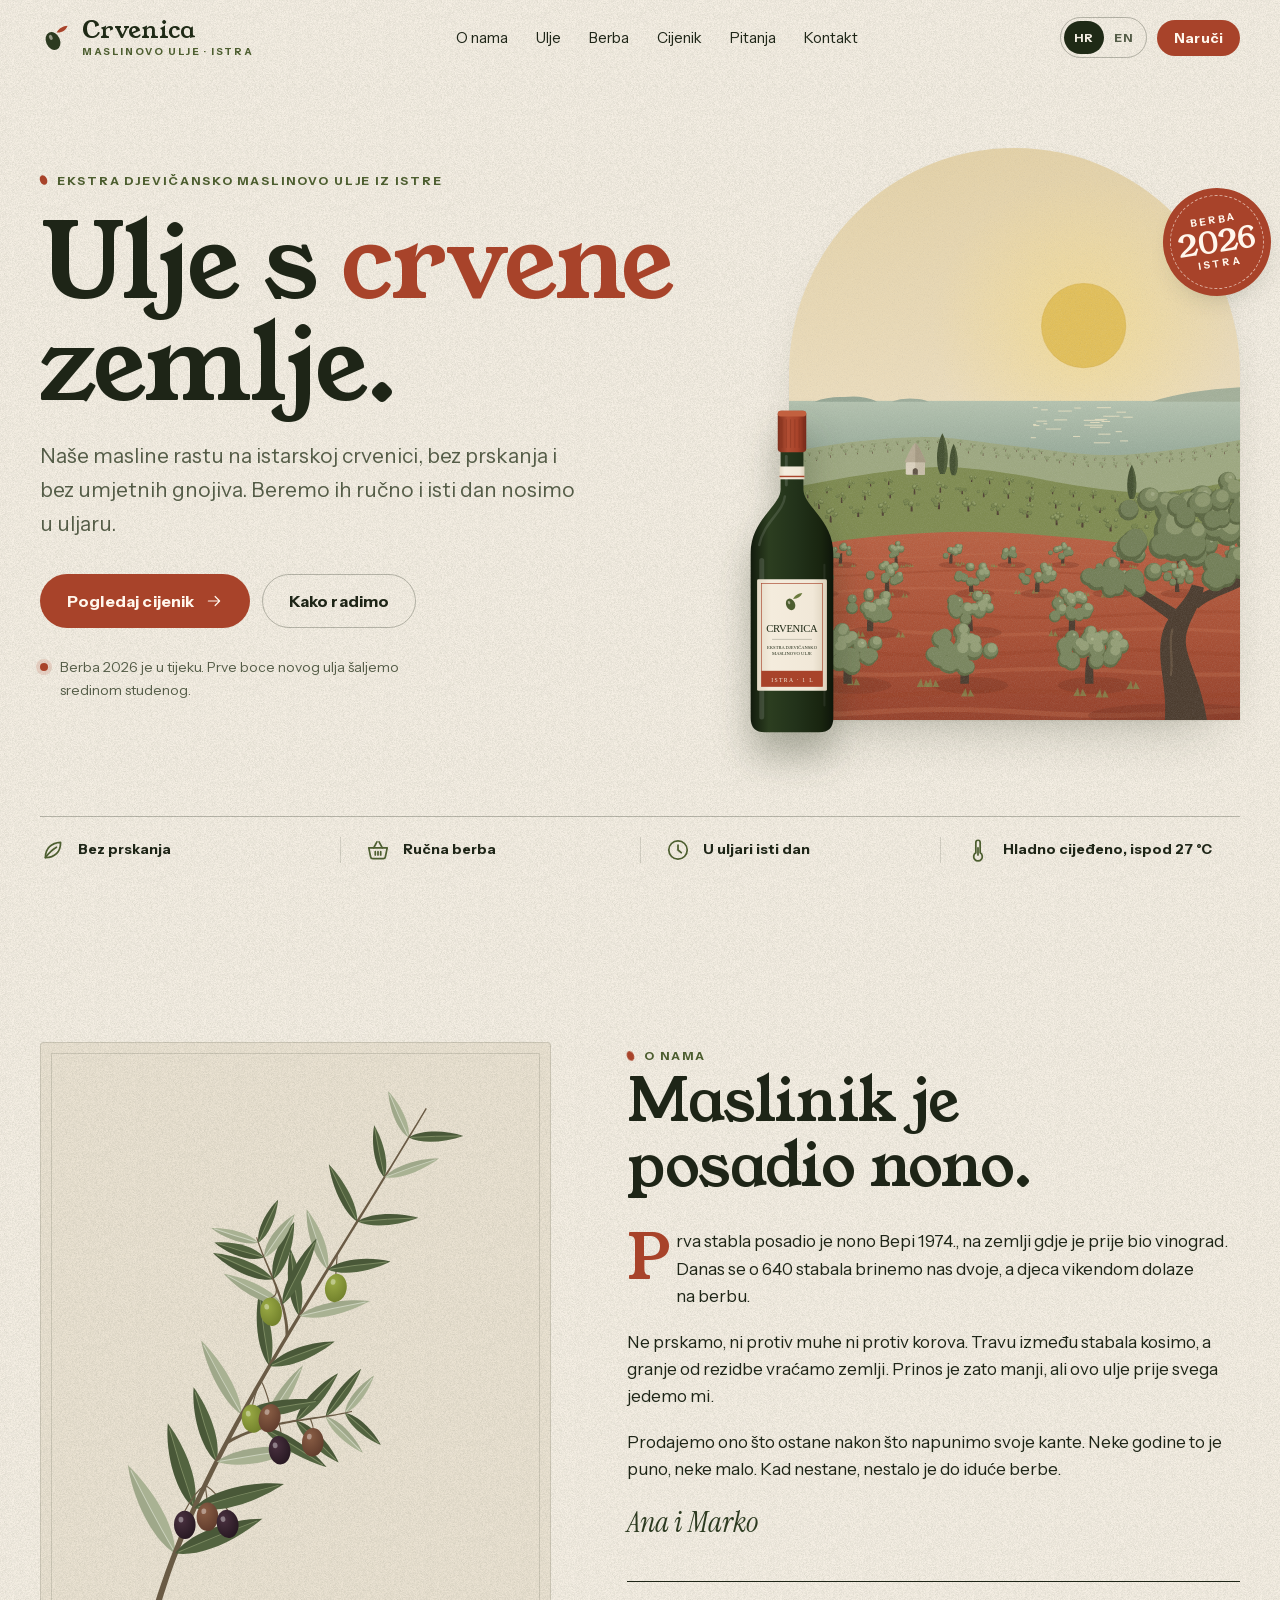
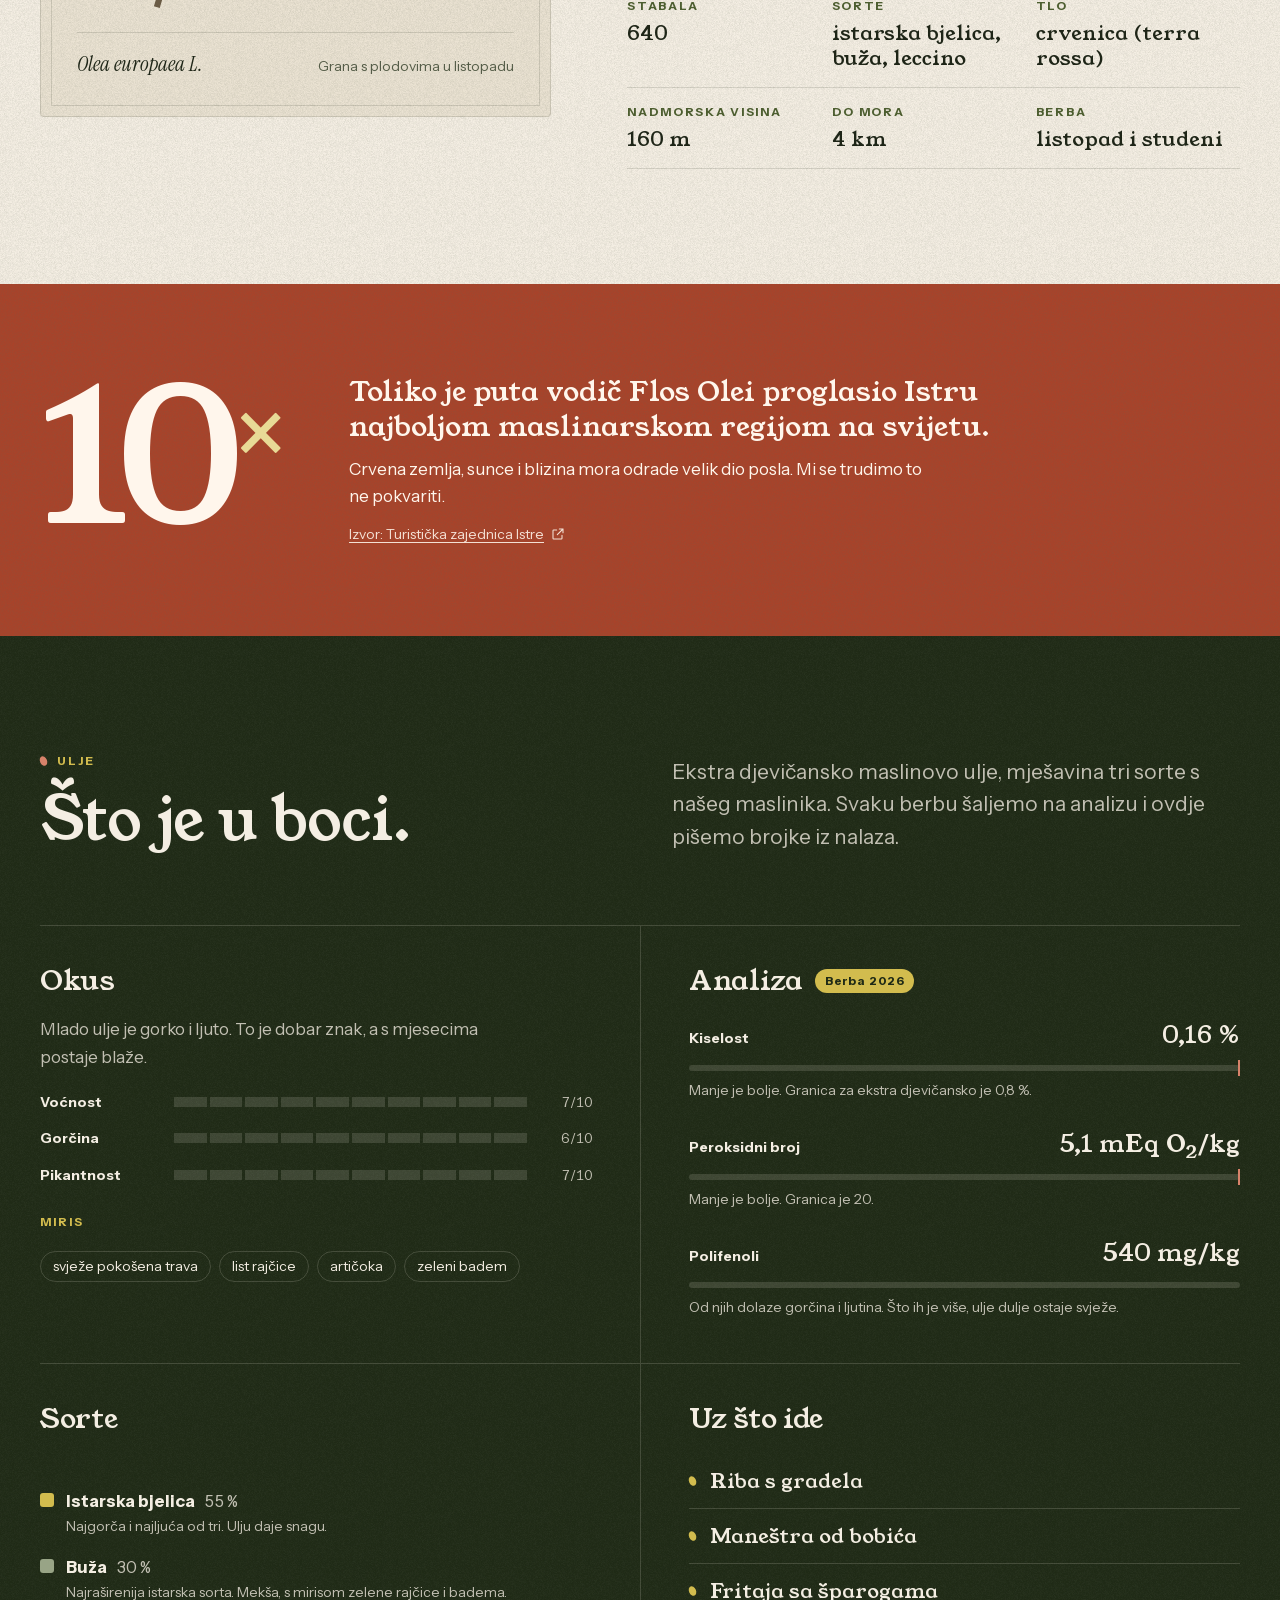
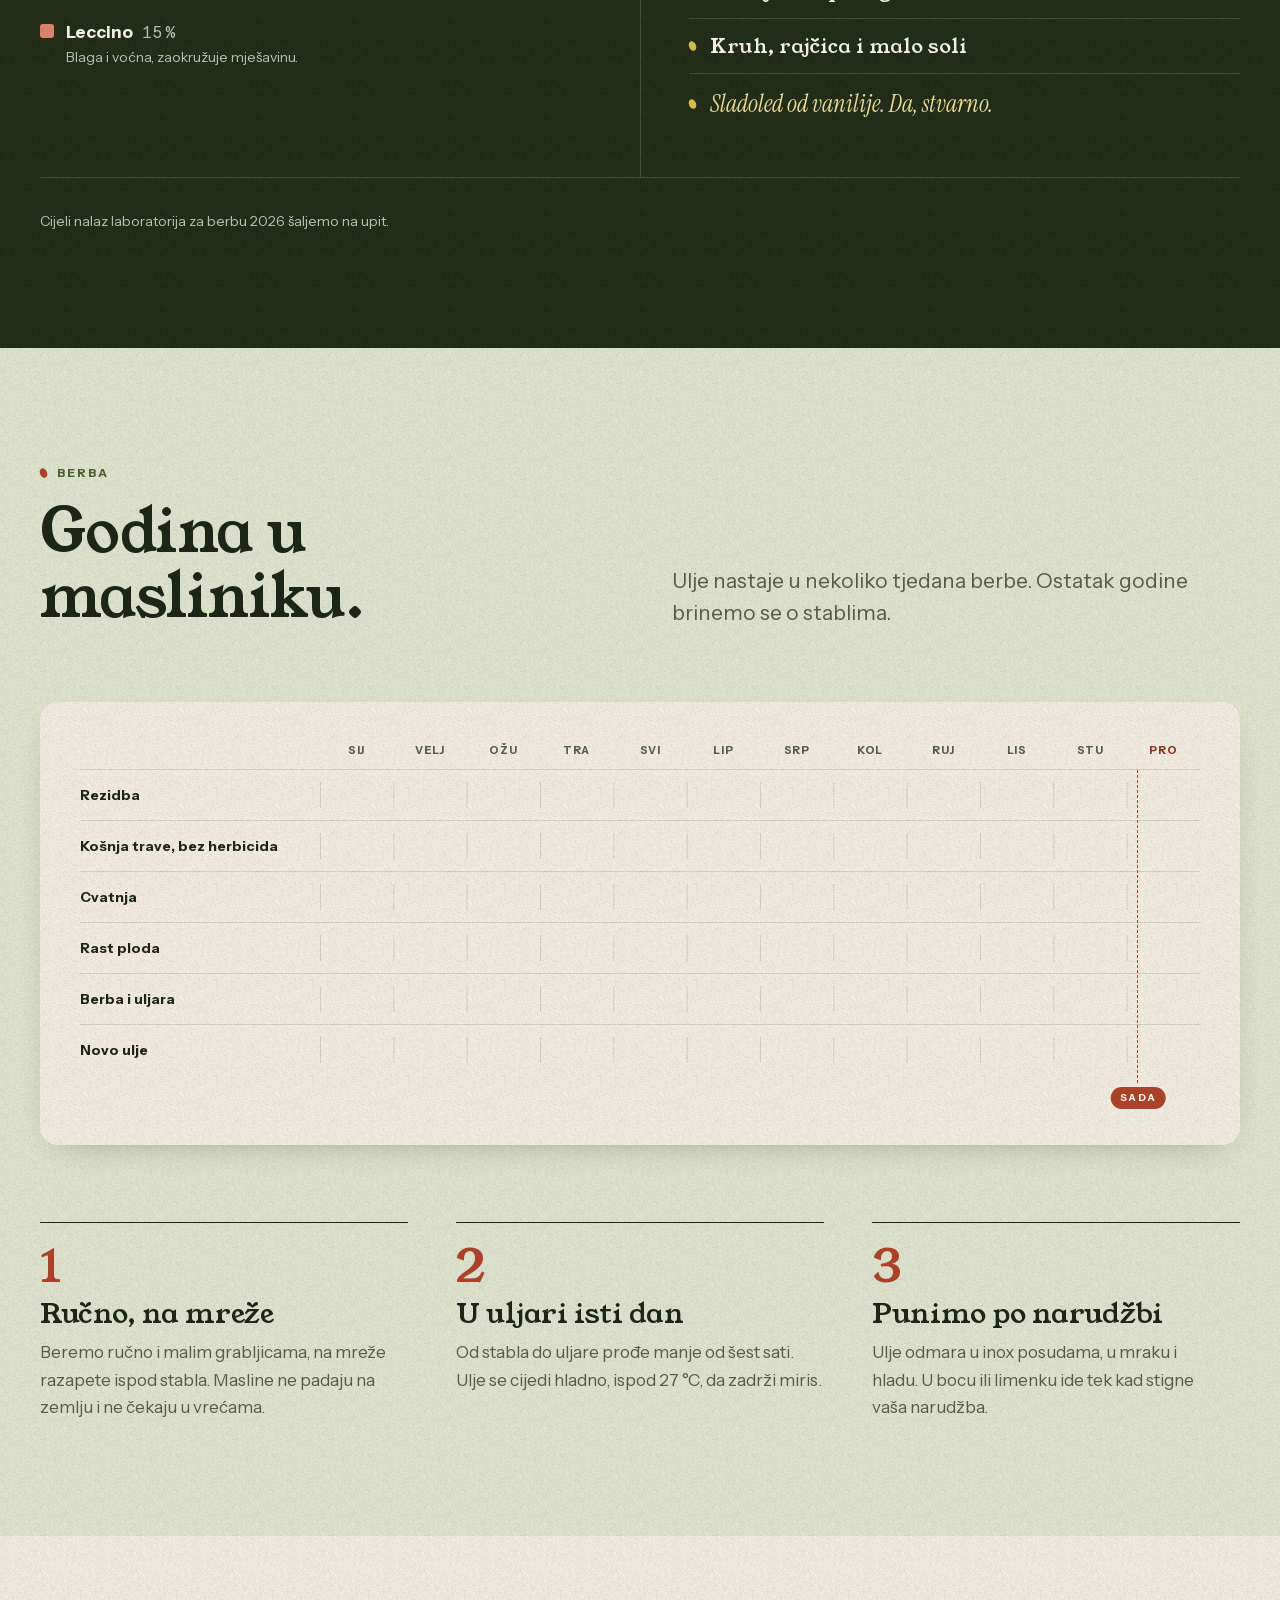
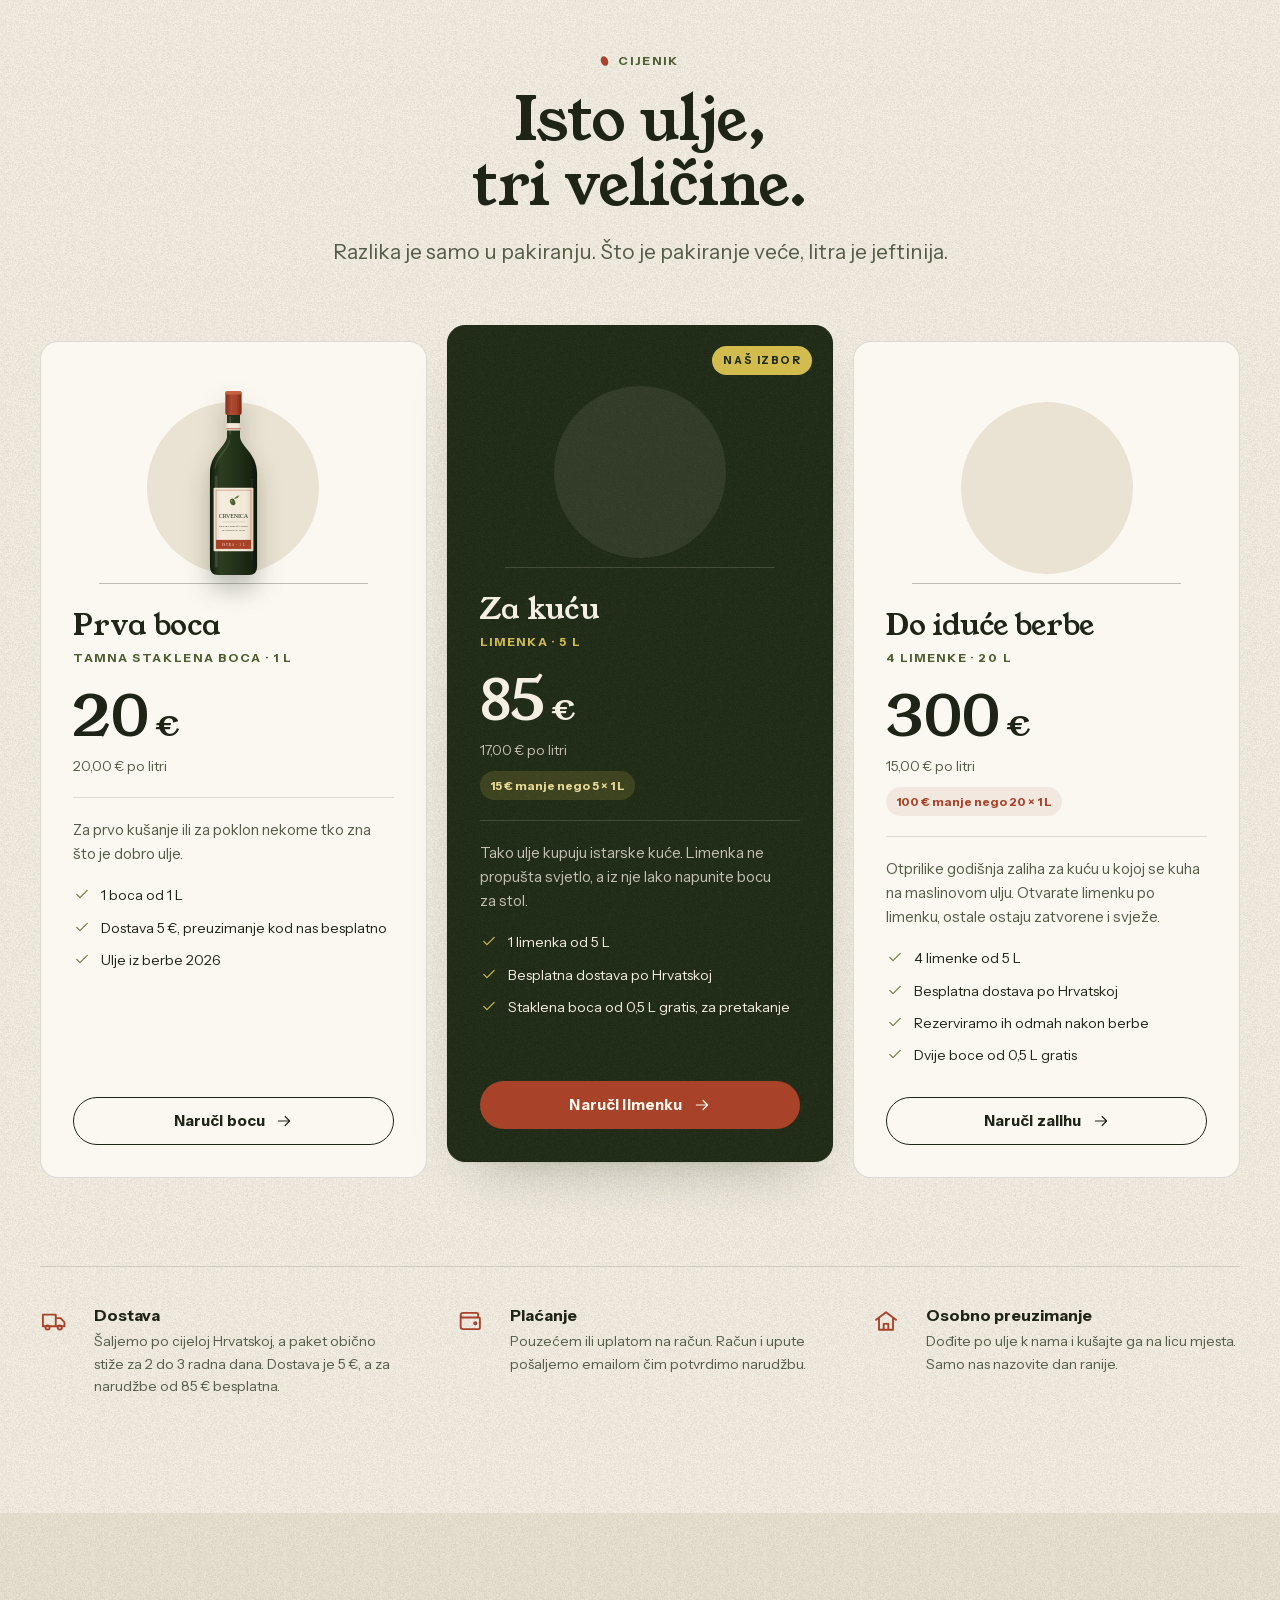
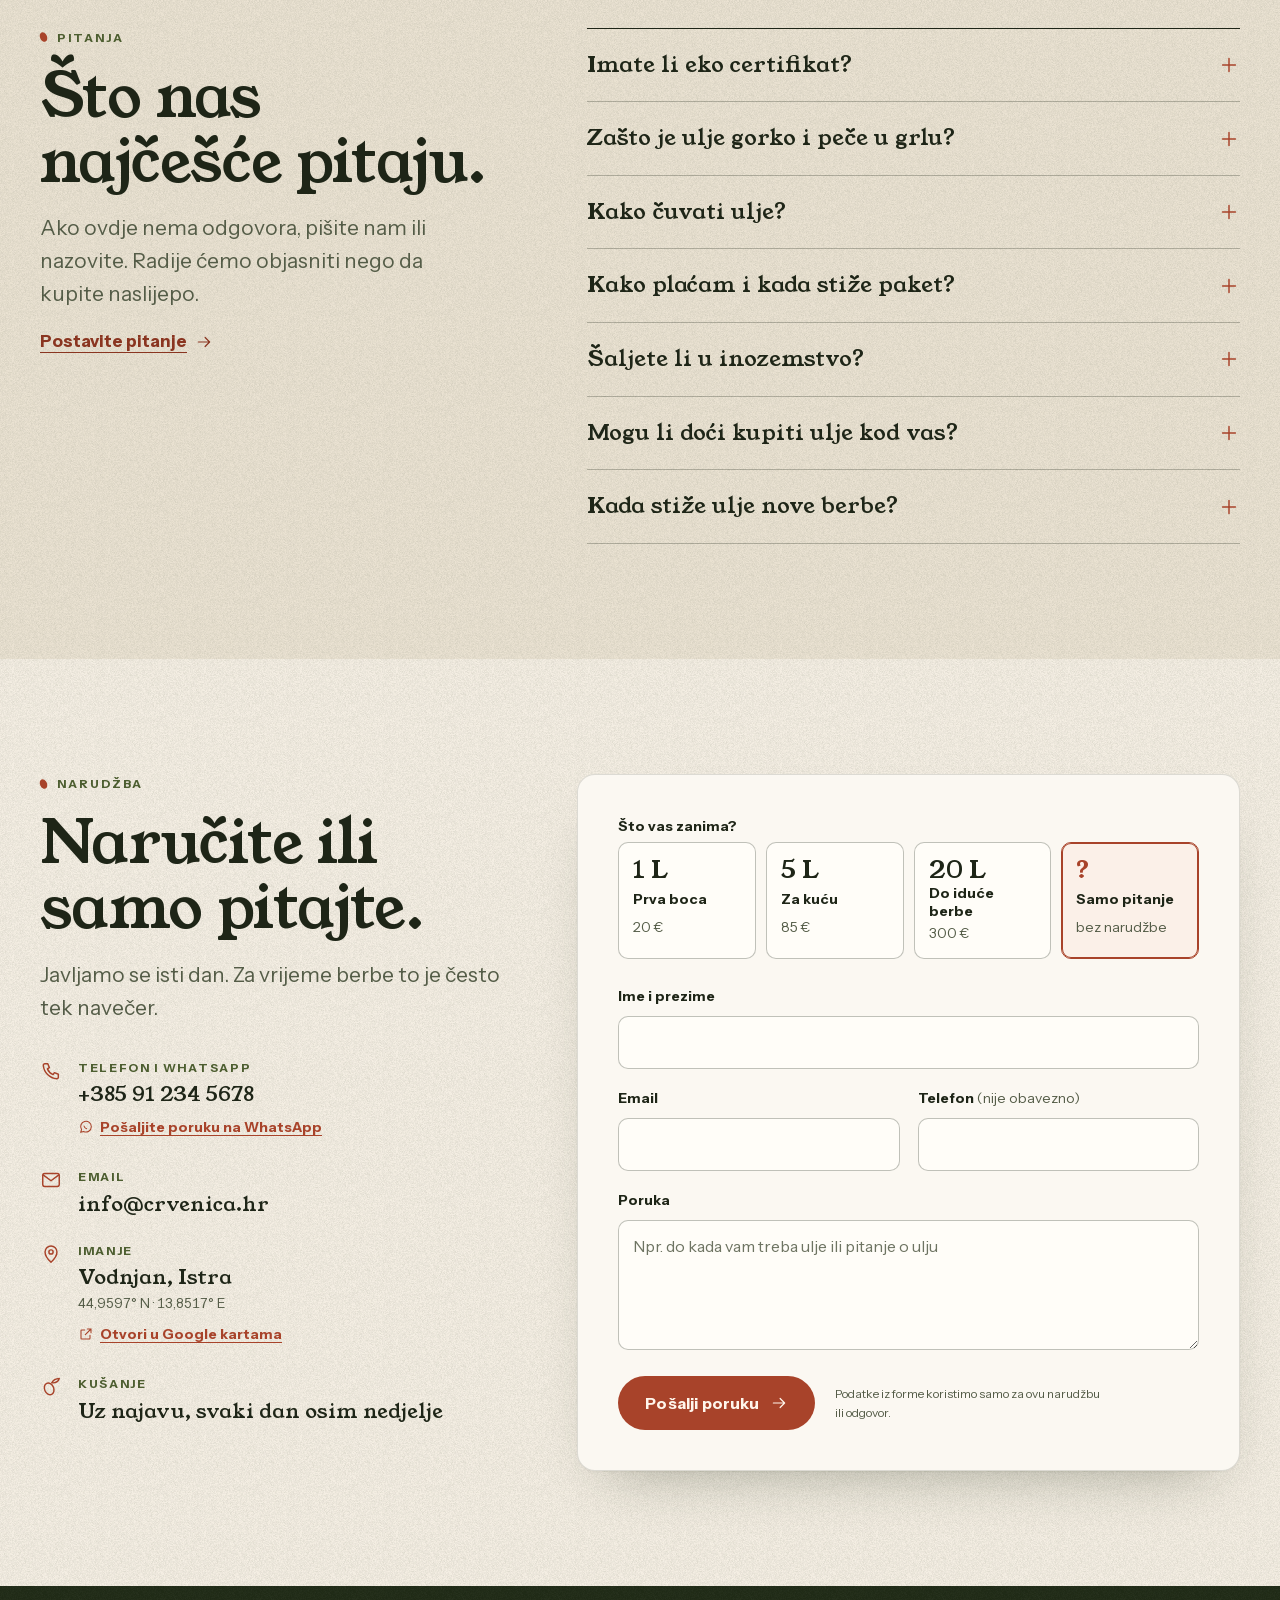
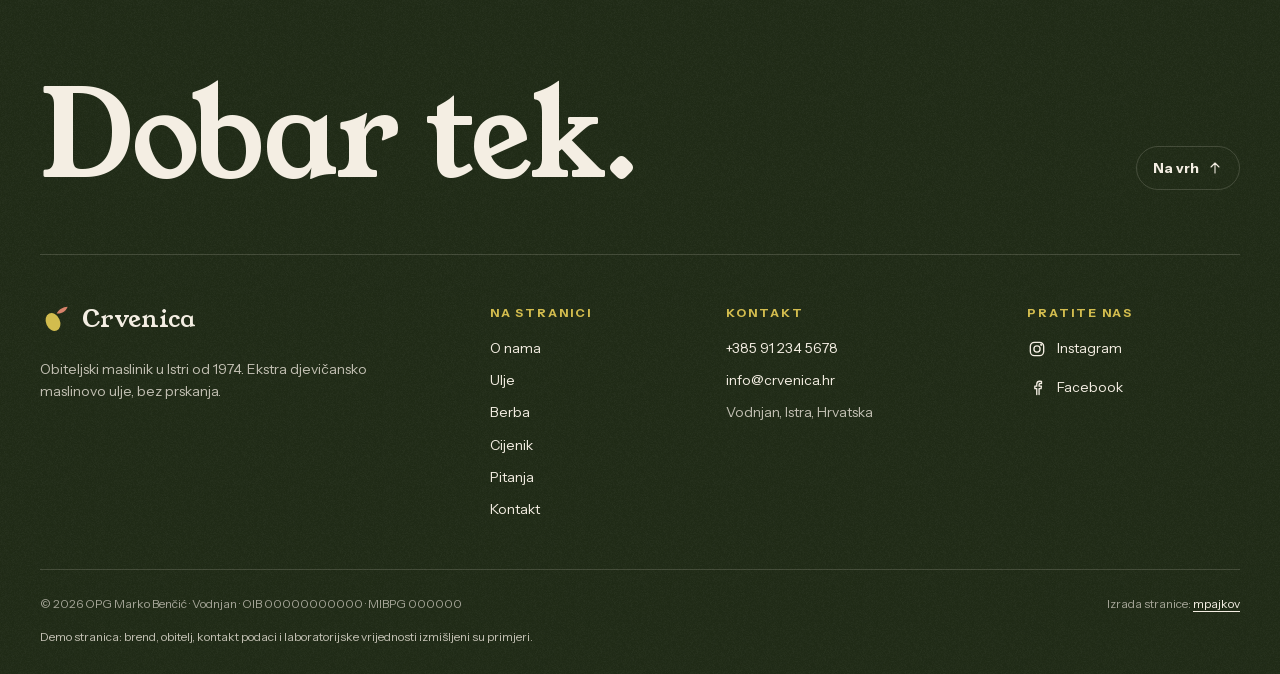
==== index.html @ 31c1969b "Add Crvenica olive oil one-pager (HR/EN) Single-page concept site for an Istrian olive oil farm: pri" ====
<!DOCTYPE html>
<!--
  ==========================================================================
  CRVENICA · stranica za prodaju maslinovog ulja (jedna stranica, HR + EN)
  ==========================================================================

  OVA DATOTEKA (index.html) = SAV SADRŽAJ STRANICE.
  Izgled je u style.css, a ponašanje (jezik, izbornik, cijene, forma) u script.js.

  KAKO RADI PRIJEVOD NA ENGLESKI
  - Hrvatski tekst pišeš normalno između tagova.
  - Engleski prijevod istog teksta ide u atribut data-en="..." na ISTOM elementu.
      <p data-en="Hello">Bok</p>
  - Ako element unutra ima druge tagove (<em>, <strong>, <sub>, <br>), koristi data-en-html.
      <h2 data-en-html="Oil from the <em>red</em> earth.">Ulje s <em>crvene</em> zemlje.</h2>
  - Za atribute: data-en-alt (opis slike), data-en-placeholder, data-en-aria-label,
    data-en-content (meta opis), data-en-title.
  - Ako zaboraviš data-en, tekst na engleskoj verziji ostane na hrvatskom. Ništa se ne ruši.

  PODACI KOJI SE PONAVLJAJU (email, telefon, godina berbe, cijena dostave)
  - Ne mijenjaj ih ovdje. Mijenjaju se na JEDNOM mjestu: script.js, PART 1 SETTINGS.
  - Elementi s data-fill="..." i data-href="..." dobivaju vrijednost iz SETTINGS.

  CIJENE PAKETA
  - Mijenjaju se SAMO u data-price i data-liters na kartici paketa (sekcija #pricing).
    Cijena po litri, ušteda, izbor u formi i ukupni iznos izračunaju se sami.

  KAKO DODATI NOVU SEKCIJU
  1. Kopiraj predložak s dna <main> (traži "PREDLOŽAK ZA NOVU SEKCIJU") i makni komentar.
  2. Promijeni id (npr. id="galerija") i tekstove.
  3. U izbornik (.site-nav__list) i u podnožje (.footer-nav) dodaj link: <a href="#galerija">.
  4. Stil dodaj u style.css kao novi PART prije "PART 16".
  5. Ako sekcija treba JavaScript, dodaj funkciju u script.js i upiši je u listu u PART 13.

  Oznaka PROMIJENI: u komentarima znači da je tekst primjer koji trebaš zamijeniti pravim podacima.
-->
<html lang="hr" class="no-js">
<head>
  <!-- Kodna stranica: omogućuje č, ć, đ, š, ž i € -->
  <meta charset="utf-8">
  <!-- SIGURNOST (Content-Security-Policy): preglednik smije učitati skripte, stilove, fontove i slike samo s ove stranice,
       a podatke iz forme smije poslati samo na Web3Forms. Ne briši. Ako jednog dana dodaš vanjski servis
       (analitiku, video...), njegovu adresu treba dopisati ovdje.
       "style-src-attr 'unsafe-inline'" dopušta samo male vrijednosti u HTML-u kao style="--value: 7" (trake u grafovima),
       ne i vanjske stilove. Slike (i tekstura papira) smiju doći samo s ove stranice. -->
  <meta http-equiv="Content-Security-Policy" content="default-src 'self'; script-src 'self'; style-src 'self'; style-src-attr 'unsafe-inline'; font-src 'self'; img-src 'self'; connect-src 'self' https://api.web3forms.com; object-src 'none'; base-uri 'self'; form-action 'self'; manifest-src 'self'">
  <meta name="referrer" content="strict-origin-when-cross-origin">
  <!-- DEMO: tražilice ne smiju pokazivati ovu primjernu stranicu kao pravu trgovinu. OBRIŠI ovu liniju kad stranicu pokreneš za pravi OPG. -->
  <meta name="robots" content="noindex">
  <!-- Prilagodba širini mobitela (bez ovoga stranica na mobitelu izgleda sitno) -->
  <meta name="viewport" content="width=device-width, initial-scale=1">

  <!-- Naslov u kartici preglednika i na Googleu. PROMIJENI: ime brenda -->
  <title data-en="Crvenica · Extra virgin olive oil from Istria">Crvenica · Ekstra djevičansko maslinovo ulje iz Istre</title>
  <!-- Opis koji Google prikazuje ispod naslova (do ~155 znakova) -->
  <meta name="description" content="Maslinovo ulje s obiteljskog maslinika u Istri. Bez prskanja, ručno brano, u uljari isti dan. Boca od 1 L, limenka od 5 L i zaliha od 20 L s dostavom po Hrvatskoj." data-en-content="Olive oil from a family grove in Istria. No spraying, picked by hand, milled the same day. A 1 L bottle, a 5 L tin or 20 L for the year, delivered across Croatia.">
  <!-- Boja trake preglednika na mobitelu -->
  <meta name="theme-color" content="#1F2A16">
  <!-- PROMIJENI: prava adresa stranice kad dobije vlastitu domenu (ista adresa i u og:url, og:image, sitemap.xml, robots.txt i 404.html) -->
  <link rel="canonical" href="https://mpajkov.github.io/crvenica-maslinovo-ulje/">

  <!-- Izgled linka kad ga netko podijeli na Facebooku, WhatsAppu i slično -->
  <meta property="og:type" content="website">
  <meta property="og:site_name" content="Crvenica">
  <meta property="og:url" content="https://mpajkov.github.io/crvenica-maslinovo-ulje/">
  <meta property="og:locale" content="hr_HR">
  <meta property="og:locale:alternate" content="en_GB">
  <meta property="og:title" content="Crvenica · Ulje s crvene zemlje" data-en-content="Crvenica · Oil from the red earth">
  <meta property="og:description" content="Ekstra djevičansko maslinovo ulje iz Istre. Bez prskanja, ručno brano, u uljari isti dan." data-en-content="Extra virgin olive oil from Istria. No spraying, picked by hand, milled the same day.">
  <!-- Slika za dijeljenje mora imati PUNU adresu (Facebook i WhatsApp ne razumiju kratke putanje). Veličina 1200 x 630. -->
  <meta property="og:image" content="https://mpajkov.github.io/crvenica-maslinovo-ulje/assets/og-image.jpg">
  <meta property="og:image:width" content="1200">
  <meta property="og:image:height" content="630">
  <meta property="og:image:alt" content="Crvenica: boca maslinovog ulja ispred ilustracije maslinika na crvenoj zemlji, uz naslov „Ulje s crvene zemlje.“" data-en-content="Crvenica: a bottle of olive oil in front of an illustration of an olive grove on red soil, with the headline “Oil from the red earth.”">
  <meta name="twitter:card" content="summary_large_image">

  <!-- Ikone u kartici preglednika i na iPhoneu -->
  <link rel="icon" href="assets/favicon.svg" type="image/svg+xml">
  <link rel="apple-touch-icon" href="assets/apple-touch-icon.png">

  <!-- Fontovi se namjerno NE učitavaju unaprijed (preload). Mjerenje na simuliranom sporom mobitelu pokazalo je da to
       odgodi prvi prikaz teksta za oko 350 ms, jer fontovi dijele istu sporu vezu sa stilovima i naslovnom slikom.
       Tekst se odmah prikaže zamjenskim fontom (font-display: swap) i zamijeni se čim pravi font stigne. -->

  <!-- Sav izgled stranice -->
  <link rel="stylesheet" href="style.css">
  <!-- Sve ponašanje stranice. "defer" = pokreni tek kad se HTML učita -->
  <script src="script.js" defer></script>
</head>

<body>
  <!-- Link za korisnike tipkovnice i čitače ekrana: preskače izbornik -->
  <a class="skip-link" href="#main" data-en="Skip to content">Preskoči na sadržaj</a>

  <!-- ===================================================================
       IKONE (sprite). Ikonu koristiš ovako:
       <svg class="icon" aria-hidden="true"><use href="#i-leaf"></use></svg>
       Novu ikonu dodaš kao novi <symbol id="i-ime"> (crtež 24 x 24).
       =================================================================== -->
  <svg class="sprite" aria-hidden="true" focusable="false">
    <symbol id="i-leaf" viewBox="0 0 24 24"><path d="M5 19c0-8.5 5.5-13.6 14-14 0 9-5.4 14-14 14z"/><path d="M5 19c3.2-4.4 6.4-7.4 10.2-9.6"/></symbol>
    <symbol id="i-basket" viewBox="0 0 24 24"><path d="M3.5 10h17l-1.7 8.3a2 2 0 0 1-2 1.7H7.2a2 2 0 0 1-2-1.7L3.5 10z"/><path d="M8 10l3-5.5M16 10l-3-5.5M9.5 13.5v3M12 13.5v3M14.5 13.5v3"/></symbol>
    <symbol id="i-clock" viewBox="0 0 24 24"><circle cx="12" cy="12" r="8.5"/><path d="M12 7.5V12l3 2.5"/></symbol>
    <symbol id="i-thermo" viewBox="0 0 24 24"><path d="M14 14.6V5a2 2 0 0 0-4 0v9.6a4 4 0 1 0 4 0z"/><path d="M12 10v6.5"/></symbol>
    <symbol id="i-truck" viewBox="0 0 24 24"><path d="M2.5 6.5h11v10h-11zM13.5 9.5h4.2l3.3 3.6v3.4h-7.5"/><circle cx="6.5" cy="17.5" r="1.8"/><circle cx="17" cy="17.5" r="1.8"/></symbol>
    <symbol id="i-wallet" viewBox="0 0 24 24"><path d="M19 8V6.5A1.5 1.5 0 0 0 17.5 5H6a2 2 0 0 0 0 4h13.5a1 1 0 0 1 1 1v8a1 1 0 0 1-1 1H6a2 2 0 0 1-2-2V7"/><circle cx="16.5" cy="14" r="1"/></symbol>
    <symbol id="i-home" viewBox="0 0 24 24"><path d="M3.5 11 12 4.5l8.5 6.5"/><path d="M6 9.5V19.5h12V9.5M10 19.5v-5h4v5"/></symbol>
    <symbol id="i-check" viewBox="0 0 24 24"><path d="M5 12.5l4.3 4.3L19 7.2"/></symbol>
    <symbol id="i-arrow" viewBox="0 0 24 24"><path d="M4.5 12h15M13.5 6l6 6-6 6"/></symbol>
    <symbol id="i-arrow-up" viewBox="0 0 24 24"><path d="M12 19.5v-15M6 10.5l6-6 6 6"/></symbol>
    <symbol id="i-plus" viewBox="0 0 24 24"><path d="M12 5v14M5 12h14"/></symbol>
    <symbol id="i-phone" viewBox="0 0 24 24"><path d="M5.2 4h3.3l1.7 4.3-2.1 1.4a11 11 0 0 0 6.2 6.2l1.4-2.1 4.3 1.7v3.3a1.6 1.6 0 0 1-1.7 1.6A16 16 0 0 1 3.6 5.7 1.6 1.6 0 0 1 5.2 4z"/></symbol>
    <symbol id="i-mail" viewBox="0 0 24 24"><rect x="3" y="5" width="18" height="14" rx="2"/><path d="M3.8 6.6 12 12.8l8.2-6.2"/></symbol>
    <symbol id="i-chat" viewBox="0 0 24 24"><path d="M20 11.6a8 8 0 0 1-11.6 7.1L4 20l1.3-4.2A8 8 0 1 1 20 11.6z"/><path d="M9 10.5c.4 1.7 2 3.4 4 4"/></symbol>
    <symbol id="i-pin" viewBox="0 0 24 24"><path d="M12 21s-6.5-6.1-6.5-11.2a6.5 6.5 0 0 1 13 0C18.5 14.9 12 21 12 21z"/><circle cx="12" cy="9.8" r="2.3"/></symbol>
    <symbol id="i-external" viewBox="0 0 24 24"><path d="M14 4.5h5.5V10M19.5 4.5l-8.5 8.5M18 14v4.5a1 1 0 0 1-1 1H5.5a1 1 0 0 1-1-1V7a1 1 0 0 1 1-1H10"/></symbol>
    <symbol id="i-instagram" viewBox="0 0 24 24"><rect x="4" y="4" width="16" height="16" rx="5"/><circle cx="12" cy="12" r="3.7"/><circle cx="17.1" cy="6.9" r=".6"/></symbol>
    <symbol id="i-facebook" viewBox="0 0 24 24"><path d="M14.5 21v-7h2.4l.4-3h-2.8V9.3c0-.9.3-1.5 1.5-1.5h1.4V5.2a19 19 0 0 0-2.1-.1c-2.1 0-3.6 1.3-3.6 3.7V11H9.4v3h2.3v7"/></symbol>
    <symbol id="i-menu" viewBox="0 0 24 24"><path d="M4 7.5h16M4 12h16M4 16.5h16"/></symbol>
    <symbol id="i-close" viewBox="0 0 24 24"><path d="M6 6l12 12M18 6 6 18"/></symbol>
    <symbol id="i-olive" viewBox="0 0 24 24"><ellipse cx="10" cy="14" rx="5" ry="6.6" transform="rotate(-24 10 14)"/><path d="M12.8 7.4C14.6 4.2 17.6 3 21 2.8c-1 3.3-3.9 5.1-8.2 4.6z"/></symbol>
  </svg>


  <!-- ===================================================================
       ZAGLAVLJE (logo, izbornik, jezik, gumb Naruči)
       data-header = JavaScript dodaje sjenu kad se stranica pomakne
       =================================================================== -->
  <header class="site-header" data-header>
    <div class="container site-header__inner">

      <!-- Logo: klik vodi na vrh stranice. PROMIJENI: ime brenda -->
      <a class="brand" href="#top" aria-label="Crvenica, na vrh stranice" data-en-aria-label="Crvenica, back to top">
        <!-- Znak (maslina s listom), boja dolazi iz CSS-a -->
        <svg class="brand__mark" viewBox="0 0 32 32" aria-hidden="true">
          <ellipse cx="13" cy="19" rx="7" ry="9.4" transform="rotate(-24 13 19)" fill="currentColor"/>
          <ellipse cx="10.8" cy="15.4" rx="1.7" ry="2.7" transform="rotate(-24 10.8 15.4)" fill="var(--color-paper)" opacity=".55"/>
          <path d="M16.6 10.6c2.3-4.4 6.2-6.4 11-6.8-1.6 4.5-5.2 7.1-11 6.8z" fill="var(--color-terra)"/>
        </svg>
        <span class="brand__text">
          <span class="brand__name">Crvenica</span>
          <span class="brand__tag" data-en="Olive oil · Istria">Maslinovo ulje · Istra</span>
        </span>
      </a>

      <!-- Glavni izbornik. Na mobitelu postaje prozor preko cijelog ekrana. -->
      <nav class="site-nav" id="site-nav" aria-label="Glavni izbornik" data-en-aria-label="Main menu" data-nav>
        <ul class="site-nav__list">
          <!-- Svaki link vodi na sekciju s istim id-jem (href="#about" -> id="about") -->
          <li><a class="site-nav__link" href="#about" data-en="About">O nama</a></li>
          <li><a class="site-nav__link" href="#oil" data-en="The oil">Ulje</a></li>
          <li><a class="site-nav__link" href="#harvest" data-en="Harvest">Berba</a></li>
          <li><a class="site-nav__link" href="#pricing" data-en="Prices">Cijenik</a></li>
          <li><a class="site-nav__link" href="#faq" data-en="FAQ">Pitanja</a></li>
          <li><a class="site-nav__link" href="#contact" data-en="Contact">Kontakt</a></li>
        </ul>

        <!-- Ovaj dio se vidi samo u izborniku na mobitelu -->
        <div class="site-nav__extra">
          <a class="btn btn--primary btn--block" href="#contact">
            <span data-en="Order or ask">Naruči ili pitaj</span>
            <svg class="icon" aria-hidden="true"><use href="#i-arrow"></use></svg>
          </a>
          <p class="site-nav__contact">
            <a data-href="phone" href="tel:+385912345678" data-fill="phone">+385 91 234 5678</a>
            <a data-href="email" href="mailto:info@crvenica.hr" data-fill="email">info@crvenica.hr</a>
          </p>
        </div>
      </nav>

      <!-- Desni dio zaglavlja: jezik, gumb Naruči i gumb za izbornik na mobitelu -->
      <div class="site-header__actions">
        <!-- Prebacivanje jezika. data-lang-btn kaže JavaScriptu koji jezik gumb uključuje. -->
        <div class="lang-switch" role="group" aria-label="Jezik / Language">
          <button class="lang-switch__btn" type="button" data-lang-btn="hr" aria-pressed="true" lang="hr" title="Hrvatski">HR</button>
          <button class="lang-switch__btn" type="button" data-lang-btn="en" aria-pressed="false" lang="en" title="English">EN</button>
        </div>

        <!-- Gumb Naruči u zaglavlju (na manjim ekranima se skriva) -->
        <a class="btn btn--primary btn--small header-cta" href="#pricing" data-en="Order">Naruči</a>

        <!-- Gumb za izbornik (vidi se samo na mobitelu i tabletu) -->
        <button class="nav-toggle" type="button" aria-controls="site-nav" aria-expanded="false" aria-label="Otvori izbornik" data-nav-toggle>
          <svg class="icon nav-toggle__open" aria-hidden="true"><use href="#i-menu"></use></svg>
          <svg class="icon nav-toggle__close" aria-hidden="true"><use href="#i-close"></use></svg>
        </button>
      </div>
    </div>
  </header>


  <main id="main">

    <!-- =================================================================
         HERO (prvi ekran)
         ================================================================= -->
    <section class="hero" id="top" aria-labelledby="hero-title">
      <div class="container hero__inner">

        <!-- Lijeva strana: tekst -->
        <div class="hero__content">
          <!-- Mali natpis iznad naslova -->
          <p class="eyebrow" data-en="Extra virgin olive oil from Istria">Ekstra djevičansko maslinovo ulje iz Istre</p>

          <!-- Glavni naslov stranice (smije biti samo jedan h1). <em> = riječ u boji crvenice -->
          <h1 class="hero__title" id="hero-title" data-en-html="Oil from the <em>red</em> earth.">Ulje s <em>crvene</em> zemlje.</h1>

          <!-- Uvodni tekst ispod naslova -->
          <p class="hero__lead" data-en="Our olives grow in Istria's red soil, with no spraying and no synthetic fertiliser. We pick them by hand and take them to the mill the same day.">Naše masline rastu na istarskoj crvenici, bez prskanja i bez umjetnih gnojiva. Beremo ih ručno i isti dan nosimo u uljaru.</p>

          <!-- Gumbi -->
          <div class="hero__actions">
            <a class="btn btn--primary btn--large" href="#pricing">
              <span data-en="See prices">Pogledaj cijenik</span>
              <svg class="icon" aria-hidden="true"><use href="#i-arrow"></use></svg>
            </a>
            <a class="btn btn--ghost btn--large" href="#harvest" data-en="How we work">Kako radimo</a>
          </div>

          <!-- Obavijest o berbi. Godinu upisuje JavaScript (SETTINGS.harvestYear). PROMIJENI tekst kad berba završi. -->
          <p class="hero__notice">
            <span class="hero__notice-dot" aria-hidden="true"></span>
            <span><span data-en="The">Berba</span> <span data-fill="harvestYear">2026</span> <span data-en="harvest is under way. The first bottles of new oil ship in mid-November.">je u tijeku. Prve boce novog ulja šaljemo sredinom studenog.</span></span>
          </p>
        </div>

        <!-- Desna strana: ilustracija u obliku luka, boca i pečat -->
        <div class="hero__visual">
          <div class="hero__arch">
            <!-- PROMIJENI (po želji): umjesto ilustracije stavi pravu fotografiju maslinika, npr. assets/img/maslinik.webp -->
            <img class="hero__landscape" src="assets/img/hero-landscape.svg" width="600" height="760" fetchpriority="high"
                 alt="Ilustracija maslinika na crvenoj zemlji, iznad mora" data-en-alt="Illustration of an olive grove on red soil above the sea">
          </div>
          <!-- Boca preko luka -->
          <img class="hero__bottle" src="assets/img/bottle-1l.svg" width="160" height="480"
               alt="Boca maslinovog ulja od 1 L" data-en-alt="A 1 L bottle of our olive oil">
          <!-- Pečat s godinom berbe -->
          <p class="hero__seal" aria-hidden="true">
            <span class="hero__seal-small" data-en="Harvest">Berba</span>
            <span class="hero__seal-year" data-fill="harvestYear">2026</span>
            <span class="hero__seal-small" data-en="Istria">Istra</span>
          </p>
        </div>
      </div>

      <!-- Traka s četiri glavne činjenice -->
      <div class="container">
        <ul class="hero__facts">
          <li class="hero__fact"><svg class="icon" aria-hidden="true"><use href="#i-leaf"></use></svg><span data-en="No spraying">Bez prskanja</span></li>
          <li class="hero__fact"><svg class="icon" aria-hidden="true"><use href="#i-basket"></use></svg><span data-en="Picked by hand">Ručna berba</span></li>
          <li class="hero__fact"><svg class="icon" aria-hidden="true"><use href="#i-clock"></use></svg><span data-en="Milled the same day">U uljari isti dan</span></li>
          <li class="hero__fact"><svg class="icon" aria-hidden="true"><use href="#i-thermo"></use></svg><span data-en="Cold extracted, below 27 °C">Hladno cijeđeno, ispod 27 °C</span></li>
        </ul>
      </div>
    </section>


    <!-- =================================================================
         O NAMA
         PROMIJENI: imena, godina, broj stabala i ostali podaci su primjer.
         ================================================================= -->
    <section class="section about" id="about" aria-labelledby="about-title">
      <div class="container about__grid">

        <!-- Lijevo: crtež maslinove grane na "pločici" -->
        <figure class="about__media plate">
          <!-- PROMIJENI (po želji): ovdje može ići fotografija obitelji ili maslinika -->
          <img class="plate__img" src="assets/img/olive-branch.svg" width="440" height="620" loading="lazy"
               alt="Crtež maslinove grane s listovima i plodovima" data-en-alt="Drawing of an olive branch with leaves and fruit">
          <figcaption class="plate__caption">
            <em lang="la">Olea europaea L.</em>
            <span data-en="A fruiting branch in October">Grana s plodovima u listopadu</span>
          </figcaption>
        </figure>

        <!-- Desno: priča -->
        <div class="about__body">
          <p class="eyebrow" data-en="About us">O nama</p>
          <h2 class="section-title" id="about-title" data-en="Our grandfather planted the grove.">Maslinik je posadio nono.</h2>

          <div class="about__text">
            <p data-en="Nono Bepi, our grandfather, planted the first trees in 1974, on land that used to be a vineyard. Today the two of us look after 640 trees, and the kids come to help at weekends during the harvest.">Prva stabla posadio je nono Bepi 1974., na zemlji gdje je prije bio vinograd. Danas se o 640 stabala brinemo nas dvoje, a djeca vikendom dolaze na berbu.</p>
            <p data-en="We don't spray, not against the olive fly and not against weeds. We mow the grass between the trees and give the prunings back to the soil. We get a smaller crop that way, but this is the oil our own family eats.">Ne prskamo, ni protiv muhe ni protiv korova. Travu između stabala kosimo, a granje od rezidbe vraćamo zemlji. Prinos je zato manji, ali ovo ulje prije svega jedemo mi.</p>
            <p data-en="We sell what's left once our own tins are full. Some years that's a lot, some years not much. When it's gone, it's gone until the next harvest.">Prodajemo ono što ostane nakon što napunimo svoje kante. Neke godine to je puno, neke malo. Kad nestane, nestalo je do iduće berbe.</p>
          </div>

          <!-- Potpis. PROMIJENI: imena -->
          <p class="about__signature" data-en="Ana and Marko">Ana i Marko</p>

          <!-- Podaci o masliniku (kao na istarskim kartama maslinara). Novi red = novi <div> s <dt> i <dd>. -->
          <dl class="facts-list">
            <div class="facts-list__row"><dt data-en="Trees">Stabala</dt><dd>640</dd></div>
            <div class="facts-list__row"><dt data-en="Varieties">Sorte</dt><dd data-en="Istarska bjelica, buža, leccino">istarska bjelica, buža, leccino</dd></div>
            <div class="facts-list__row"><dt data-en="Soil">Tlo</dt><dd data-en="Red soil (terra rossa)">crvenica (terra rossa)</dd></div>
            <div class="facts-list__row"><dt data-en="Altitude">Nadmorska visina</dt><dd>160 m</dd></div>
            <div class="facts-list__row"><dt data-en="To the sea">Do mora</dt><dd>4 km</dd></div>
            <div class="facts-list__row"><dt data-en="Harvest">Berba</dt><dd data-en="October and November">listopad i studeni</dd></div>
          </dl>
        </div>
      </div>
    </section>


    <!-- =================================================================
         TRAKA: ISTRA (činjenica o regiji, s izvorom)
         Broj ažuriraj kad izađe novo izdanje vodiča Flos Olei.
         ================================================================= -->
    <section class="istria" id="istra" aria-label="Istra" data-en-aria-label="Istria">
      <div class="container istria__inner">
        <!-- Veliki broj -->
        <p class="istria__number" aria-hidden="true">10<span>×</span></p>
        <div class="istria__text">
          <p class="istria__statement" data-en="That's how many times the Flos Olei guide has named Istria the best olive-growing region in the world.">Toliko je puta vodič Flos Olei proglasio Istru najboljom maslinarskom regijom na svijetu.</p>
          <p data-en="The red soil, the sun and the nearby sea do a lot of the work. We just try not to spoil it.">Crvena zemlja, sunce i blizina mora odrade velik dio posla. Mi se trudimo to ne pokvariti.</p>
          <!-- Izvor podatka (otvara se u novoj kartici) -->
          <a class="istria__source" href="https://www.istra.hr/hr/top-news/istra-deseti-put-najbolja-maslinarska-regija-svijeta" target="_blank" rel="noopener">
            <span data-en="Source: Istria Tourist Board">Izvor: Turistička zajednica Istre</span>
            <svg class="icon" aria-hidden="true"><use href="#i-external"></use></svg>
          </a>
        </div>
      </div>
    </section>


    <!-- =================================================================
         ULJE (tamna sekcija: okus, analiza, sorte, uz što ide)
         PROMIJENI: sve brojke su PRIMJER. Upiši vrijednosti iz svog laboratorijskog nalaza.
         Trake se crtaju same iz brojeva u style="--value: ...".
         ================================================================= -->
    <section class="section section--dark oil" id="oil" aria-labelledby="oil-title">
      <div class="container">

        <!-- Naslov sekcije u dva stupca -->
        <header class="section-head section-head--split">
          <div>
            <p class="eyebrow" data-en="The oil">Ulje</p>
            <h2 class="section-title" id="oil-title" data-en="What's in the bottle.">Što je u boci.</h2>
          </div>
          <p class="section-lead" data-en="Extra virgin olive oil, a blend of three varieties from our grove. Every harvest goes to a lab, and these are the numbers from the report.">Ekstra djevičansko maslinovo ulje, mješavina tri sorte s našeg maslinika. Svaku berbu šaljemo na analizu i ovdje pišemo brojke iz nalaza.</p>
        </header>

        <!-- Četiri ploče u mreži 2 x 2 -->
        <div class="oil__grid">

          <!-- PLOČA 1: OKUS. --value je ocjena od 0 do 10. -->
          <article class="panel" data-animate>
            <h3 class="panel__title" data-en="Taste">Okus</h3>
            <p class="panel__text" data-en="Young oil is bitter and peppery. That's a good sign, and it mellows over the months.">Mlado ulje je gorko i ljuto. To je dobar znak, a s mjesecima postaje blaže.</p>
            <ul class="taste">
              <li class="taste__row">
                <span class="taste__label" data-en="Fruitiness">Voćnost</span>
                <span class="meter" style="--value: 7" aria-hidden="true"></span>
                <span class="taste__value">7/10</span>
              </li>
              <li class="taste__row">
                <span class="taste__label" data-en="Bitterness">Gorčina</span>
                <span class="meter" style="--value: 6" aria-hidden="true"></span>
                <span class="taste__value">6/10</span>
              </li>
              <li class="taste__row">
                <span class="taste__label" data-en="Pungency">Pikantnost</span>
                <span class="meter" style="--value: 7" aria-hidden="true"></span>
                <span class="taste__value">7/10</span>
              </li>
            </ul>
            <p class="panel__label" data-en="On the nose">Miris</p>
            <ul class="tags">
              <li class="tag" data-en="cut grass">svježe pokošena trava</li>
              <li class="tag" data-en="tomato leaf">list rajčice</li>
              <li class="tag" data-en="artichoke">artičoka</li>
              <li class="tag" data-en="green almond">zeleni badem</li>
            </ul>
          </article>

          <!-- PLOČA 2: ANALIZA. --value = vaš rezultat, --max = desni kraj trake (zakonska granica) -->
          <article class="panel" data-animate>
            <h3 class="panel__title">
              <span data-en="Lab results">Analiza</span>
              <span class="tag tag--small"><span data-en="Harvest">Berba</span> <span data-fill="harvestYear">2026</span></span>
            </h3>
            <ul class="lab">
              <li class="lab__row">
                <p class="lab__head"><span class="lab__name" data-en="Acidity">Kiselost</span><span class="lab__value" data-en="0.16%">0,16 %</span></p>
                <span class="lab__track" style="--value: 0.16; --max: 0.8" aria-hidden="true"><span class="lab__fill"></span></span>
                <p class="lab__caption" data-en="Lower is better. The extra virgin limit is 0.8%.">Manje je bolje. Granica za ekstra djevičansko je 0,8 %.</p>
              </li>
              <li class="lab__row">
                <p class="lab__head"><span class="lab__name" data-en="Peroxide value">Peroksidni broj</span><span class="lab__value" data-en-html="5.1 mEq O<sub>2</sub>/kg">5,1 mEq O<sub>2</sub>/kg</span></p>
                <span class="lab__track" style="--value: 5.1; --max: 20" aria-hidden="true"><span class="lab__fill"></span></span>
                <p class="lab__caption" data-en="Lower is better. The limit is 20.">Manje je bolje. Granica je 20.</p>
              </li>
              <li class="lab__row">
                <p class="lab__head"><span class="lab__name" data-en="Polyphenols">Polifenoli</span><span class="lab__value">540 mg/kg</span></p>
                <span class="lab__track lab__track--more" style="--value: 540; --max: 1000" aria-hidden="true"><span class="lab__fill"></span></span>
                <p class="lab__caption" data-en="They're where the bitterness and pepper come from. The more there are, the longer the oil stays fresh.">Od njih dolaze gorčina i ljutina. Što ih je više, ulje dulje ostaje svježe.</p>
              </li>
            </ul>
          </article>

          <!-- PLOČA 3: SORTE. --share = postotak sorte u mješavini (zbroj treba biti 100) -->
          <article class="panel" data-animate>
            <h3 class="panel__title" data-en="Varieties">Sorte</h3>
            <!-- Traka s udjelima sorti -->
            <div class="blend" aria-hidden="true">
              <span class="blend__part blend__part--1" style="--share: 55"></span>
              <span class="blend__part blend__part--2" style="--share: 30"></span>
              <span class="blend__part blend__part--3" style="--share: 15"></span>
            </div>
            <ul class="blend-legend">
              <li class="blend-legend__item">
                <span class="blend-legend__swatch blend-legend__swatch--1" aria-hidden="true"></span>
                <p class="blend-legend__name" data-en-html="Istarska bjelica <span>55%</span>">Istarska bjelica <span>55 %</span></p>
                <p class="blend-legend__text" data-en="The most bitter and peppery of the three. It gives the oil its backbone.">Najgorča i najljuća od tri. Ulju daje snagu.</p>
              </li>
              <li class="blend-legend__item">
                <span class="blend-legend__swatch blend-legend__swatch--2" aria-hidden="true"></span>
                <p class="blend-legend__name" data-en-html="Buža <span>30%</span>">Buža <span>30 %</span></p>
                <p class="blend-legend__text" data-en="The most widespread variety in Istria. Softer, with green tomato and almond.">Najraširenija istarska sorta. Mekša, s mirisom zelene rajčice i badema.</p>
              </li>
              <li class="blend-legend__item">
                <span class="blend-legend__swatch blend-legend__swatch--3" aria-hidden="true"></span>
                <p class="blend-legend__name" data-en-html="Leccino <span>15%</span>">Leccino <span>15 %</span></p>
                <p class="blend-legend__text" data-en="Mild and fruity, it rounds out the blend.">Blaga i voćna, zaokružuje mješavinu.</p>
              </li>
            </ul>
          </article>

          <!-- PLOČA 4: UZ ŠTO IDE -->
          <article class="panel">
            <h3 class="panel__title" data-en="What to pour it on">Uz što ide</h3>
            <ul class="pairing">
              <li data-en="Fish off the grill">Riba s gradela</li>
              <li data-en="Maneštra, the Istrian bean and corn soup">Maneštra od bobića</li>
              <li data-en="Wild asparagus frittata">Fritaja sa šparogama</li>
              <li data-en="Bread, tomato and a pinch of salt">Kruh, rajčica i malo soli</li>
              <li class="pairing__surprise" data-en="Vanilla ice cream. Yes, really.">Sladoled od vanilije. Da, stvarno.</li>
            </ul>
          </article>
        </div>

        <!-- Napomena ispod ploča -->
        <p class="oil__footnote">
          <span data-en="Ask us and we'll send you the full lab report for the">Cijeli nalaz laboratorija za berbu</span>
          <span data-fill="harvestYear">2026</span>
          <span data-en="harvest.">šaljemo na upit.</span>
        </p>
      </div>
    </section>


    <!-- =================================================================
         BERBA (godina u masliniku + tri koraka)
         Kalendar: --start = mjesec početka (1 = siječanj), --span = koliko mjeseci traje.
         ================================================================= -->
    <section class="section section--sage harvest" id="harvest" aria-labelledby="harvest-title">
      <div class="container">

        <header class="section-head section-head--split">
          <div>
            <p class="eyebrow" data-en="Harvest">Berba</p>
            <h2 class="section-title" id="harvest-title" data-en="A year in the grove.">Godina u masliniku.</h2>
          </div>
          <p class="section-lead" data-en="The oil is made in a few weeks of harvest. The rest of the year goes into looking after the trees.">Ulje nastaje u nekoliko tjedana berbe. Ostatak godine brinemo se o stablima.</p>
        </header>

        <!-- Kalendar. data-calendar = JavaScript upisuje nazive mjeseci i crtu "sada". -->
        <div class="calendar" data-calendar data-animate>
          <div class="calendar__body">

            <!-- Nazivi mjeseci (JavaScript ih prevodi; ovo je rezerva ako je JS isključen).
                 data-short = jedno slovo koje se vidi na uskom mobitelu. -->
            <div class="calendar__months" aria-hidden="true">
              <span class="calendar__month" data-short="S">sij</span><span class="calendar__month" data-short="V">velj</span><span class="calendar__month" data-short="O">ožu</span>
              <span class="calendar__month" data-short="T">tra</span><span class="calendar__month" data-short="S">svi</span><span class="calendar__month" data-short="L">lip</span>
              <span class="calendar__month" data-short="S">srp</span><span class="calendar__month" data-short="K">kol</span><span class="calendar__month" data-short="R">ruj</span>
              <span class="calendar__month" data-short="L">lis</span><span class="calendar__month" data-short="S">stu</span><span class="calendar__month" data-short="P">pro</span>
            </div>

            <!-- Redovi s poslovima. Novi posao = kopiraj jedan <li> i promijeni --start, --span i tekst.
                 Skriveni tekst (visually-hidden) čitaju čitači ekrana za slijepe. -->
            <ol class="calendar__rows">
              <li class="calendar__row" style="--start: 2; --span: 3">
                <span class="calendar__label" data-en="Pruning">Rezidba</span>
                <span class="calendar__track"><span class="calendar__bar"><span class="visually-hidden" data-en="February to April">veljača do travnja</span></span></span>
              </li>
              <li class="calendar__row" style="--start: 4; --span: 6">
                <span class="calendar__label" data-en="Mowing, no herbicides">Košnja trave, bez herbicida</span>
                <span class="calendar__track"><span class="calendar__bar"><span class="visually-hidden" data-en="April to September">travanj do rujna</span></span></span>
              </li>
              <li class="calendar__row" style="--start: 5; --span: 2">
                <span class="calendar__label" data-en="Flowering">Cvatnja</span>
                <span class="calendar__track"><span class="calendar__bar"><span class="visually-hidden" data-en="May to June">svibanj do lipnja</span></span></span>
              </li>
              <li class="calendar__row" style="--start: 6; --span: 4">
                <span class="calendar__label" data-en="Fruit growing">Rast ploda</span>
                <span class="calendar__track"><span class="calendar__bar"><span class="visually-hidden" data-en="June to September">lipanj do rujna</span></span></span>
              </li>
              <!-- calendar__row--harvest = traka u boji crvenice -->
              <li class="calendar__row calendar__row--harvest" style="--start: 10; --span: 2">
                <span class="calendar__label" data-en="Harvest and milling">Berba i uljara</span>
                <span class="calendar__track"><span class="calendar__bar"><span class="visually-hidden" data-en="October to November">listopad do studenog</span></span></span>
              </li>
              <!-- calendar__row--oil = traka u zlatnoj boji ulja -->
              <li class="calendar__row calendar__row--oil" style="--start: 11; --span: 2">
                <span class="calendar__label" data-en="New oil">Novo ulje</span>
                <span class="calendar__track"><span class="calendar__bar"><span class="visually-hidden" data-en="November to December">studeni do prosinca</span></span></span>
              </li>
            </ol>

            <!-- Okomita crta "sada" (položaj i tekst postavlja JavaScript prema današnjem datumu) -->
            <span class="calendar__now" data-calendar-now aria-hidden="true"><span class="calendar__now-label"></span></span>
          </div>
        </div>

        <!-- Tri koraka od stabla do boce -->
        <ol class="steps">
          <li class="step">
            <span class="step__num" aria-hidden="true">1</span>
            <h3 class="step__title" data-en="By hand, onto nets">Ručno, na mreže</h3>
            <p class="step__text" data-en="We pick by hand and with small rakes, onto nets spread under each tree. The olives never touch the ground or sit waiting in sacks.">Beremo ručno i malim grabljicama, na mreže razapete ispod stabla. Masline ne padaju na zemlju i ne čekaju u vrećama.</p>
          </li>
          <li class="step">
            <span class="step__num" aria-hidden="true">2</span>
            <h3 class="step__title" data-en="Milled the same day">U uljari isti dan</h3>
            <p class="step__text" data-en="Less than six hours pass between tree and mill. The oil is extracted cold, below 27 °C, so it keeps its aroma.">Od stabla do uljare prođe manje od šest sati. Ulje se cijedi hladno, ispod 27 °C, da zadrži miris.</p>
          </li>
          <li class="step">
            <span class="step__num" aria-hidden="true">3</span>
            <h3 class="step__title" data-en="Filled to order">Punimo po narudžbi</h3>
            <p class="step__text" data-en="The oil rests in stainless steel tanks, cool and in the dark. It goes into a bottle or tin only when your order comes in.">Ulje odmara u inox posudama, u mraku i hladu. U bocu ili limenku ide tek kad stigne vaša narudžba.</p>
          </li>
        </ol>
      </div>
    </section>


    <!-- =================================================================
         CIJENIK (tri paketa, od najjeftinijeg do najskupljeg)
         Na svakoj kartici:
           data-package = kratki naziv paketa (bez razmaka)
           data-price   = cijena u eurima (samo broj)
           data-liters  = koliko litara
         Prikaz cijene, cijena po litri i ušteda računaju se same (script.js, PART 8).
         Novi paket: kopiraj cijelu <article class="package"> i promijeni podatke.
         ================================================================= -->
    <section class="section pricing" id="pricing" aria-labelledby="pricing-title">
      <div class="container">

        <header class="section-head section-head--center">
          <p class="eyebrow" data-en="Prices">Cijenik</p>
          <h2 class="section-title" id="pricing-title" data-en="Same oil, three sizes.">Isto ulje, tri veličine.</h2>
          <p class="section-lead" data-en="The only difference is the packaging. The bigger it is, the less you pay per litre.">Razlika je samo u pakiranju. Što je pakiranje veće, litra je jeftinija.</p>
        </header>

        <div class="pricing__grid">

          <!-- PAKET 1: 1 L -->
          <article class="package" data-package="1l" data-price="20" data-liters="1" aria-labelledby="package-1l">
            <div class="package__media">
              <img class="package__img package__img--bottle" src="assets/img/bottle-1l.svg" width="160" height="480" loading="lazy"
                   alt="Boca maslinovog ulja od 1 L" data-en-alt="A 1 L bottle of olive oil">
            </div>
            <h3 class="package__name" id="package-1l" data-package-name data-en="First bottle">Prva boca</h3>
            <p class="package__size" data-en="Dark glass bottle · 1 L">Tamna staklena boca · 1 L</p>
            <!-- Cijenu ispisuje JavaScript iz data-price (ovaj broj je samo rezerva) -->
            <p class="package__price" data-package-price>20 €</p>
            <p class="package__per-liter" data-package-per-liter></p>
            <p class="package__saving" data-package-saving hidden></p>
            <p class="package__desc" data-en="For a first taste, or a gift for someone who knows good oil.">Za prvo kušanje ili za poklon nekome tko zna što je dobro ulje.</p>
            <ul class="package__features">
              <li><svg class="icon" aria-hidden="true"><use href="#i-check"></use></svg><span data-en="One 1 L bottle">1 boca od 1 L</span></li>
              <!-- Tekst o dostavi upisuje JavaScript (prema SETTINGS) -->
              <li><svg class="icon" aria-hidden="true"><use href="#i-check"></use></svg><span data-package-delivery></span></li>
              <li><svg class="icon" aria-hidden="true"><use href="#i-check"></use></svg><span><span data-en="Oil from the">Ulje iz berbe</span> <span data-fill="harvestYear">2026</span><span data-en=" harvest"></span></span></li>
            </ul>
            <a class="btn btn--outline btn--block package__cta" href="#contact" data-order="1l">
              <span data-en="Order a bottle">Naruči bocu</span>
              <svg class="icon" aria-hidden="true"><use href="#i-arrow"></use></svg>
            </a>
          </article>

          <!-- PAKET 2: 5 L (istaknut: package--featured) -->
          <article class="package package--featured" data-package="5l" data-price="85" data-liters="5" aria-labelledby="package-5l">
            <p class="package__badge" data-en="Our pick">Naš izbor</p>
            <div class="package__media">
              <img class="package__img package__img--tin" src="assets/img/tin-5l.svg" width="200" height="300" loading="lazy"
                   alt="Limenka maslinovog ulja od 5 L" data-en-alt="A 5 L tin of olive oil">
            </div>
            <h3 class="package__name" id="package-5l" data-package-name data-en="For the kitchen">Za kuću</h3>
            <p class="package__size" data-en="Tin · 5 L">Limenka · 5 L</p>
            <p class="package__price" data-package-price>85 €</p>
            <p class="package__per-liter" data-package-per-liter></p>
            <p class="package__saving" data-package-saving hidden></p>
            <p class="package__desc" data-en="This is how Istrian households buy it. The tin keeps out the light, and it's easy to fill a bottle for the table.">Tako ulje kupuju istarske kuće. Limenka ne propušta svjetlo, a iz nje lako napunite bocu za stol.</p>
            <ul class="package__features">
              <li><svg class="icon" aria-hidden="true"><use href="#i-check"></use></svg><span data-en="One 5 L tin">1 limenka od 5 L</span></li>
              <li><svg class="icon" aria-hidden="true"><use href="#i-check"></use></svg><span data-package-delivery></span></li>
              <!-- PROMIJENI: poklon uz paket je prijedlog -->
              <li><svg class="icon" aria-hidden="true"><use href="#i-check"></use></svg><span data-en="A free 0.5 L glass bottle for decanting">Staklena boca od 0,5 L gratis, za pretakanje</span></li>
            </ul>
            <a class="btn btn--primary btn--block package__cta" href="#contact" data-order="5l">
              <span data-en="Order a tin">Naruči limenku</span>
              <svg class="icon" aria-hidden="true"><use href="#i-arrow"></use></svg>
            </a>
          </article>

          <!-- PAKET 3: 20 L -->
          <article class="package" data-package="20l" data-price="300" data-liters="20" aria-labelledby="package-20l">
            <div class="package__media">
              <img class="package__img package__img--tins" src="assets/img/tins-20l.svg" width="345" height="258" loading="lazy"
                   alt="Četiri limenke maslinovog ulja od 5 L" data-en-alt="Four 5 L tins of olive oil">
            </div>
            <h3 class="package__name" id="package-20l" data-package-name data-en="Until next harvest">Do iduće berbe</h3>
            <p class="package__size" data-en="4 tins · 20 L">4 limenke · 20 L</p>
            <p class="package__price" data-package-price>300 €</p>
            <p class="package__per-liter" data-package-per-liter></p>
            <p class="package__saving" data-package-saving hidden></p>
            <p class="package__desc" data-en="Roughly a year's supply for a home that cooks with olive oil. Open one tin at a time and the rest stay sealed and fresh.">Otprilike godišnja zaliha za kuću u kojoj se kuha na maslinovom ulju. Otvarate limenku po limenku, ostale ostaju zatvorene i svježe.</p>
            <ul class="package__features">
              <li><svg class="icon" aria-hidden="true"><use href="#i-check"></use></svg><span data-en="Four 5 L tins">4 limenke od 5 L</span></li>
              <li><svg class="icon" aria-hidden="true"><use href="#i-check"></use></svg><span data-package-delivery></span></li>
              <li><svg class="icon" aria-hidden="true"><use href="#i-check"></use></svg><span data-en="Set aside for you right after the harvest">Rezerviramo ih odmah nakon berbe</span></li>
              <li><svg class="icon" aria-hidden="true"><use href="#i-check"></use></svg><span data-en="Two free 0.5 L bottles">Dvije boce od 0,5 L gratis</span></li>
            </ul>
            <a class="btn btn--outline btn--block package__cta" href="#contact" data-order="20l">
              <span data-en="Order 20 L">Naruči zalihu</span>
              <svg class="icon" aria-hidden="true"><use href="#i-arrow"></use></svg>
            </a>
          </article>
        </div>

        <!-- Tri informacije ispod cijenika -->
        <ul class="info-row">
          <li class="info-item">
            <svg class="icon info-item__icon" aria-hidden="true"><use href="#i-truck"></use></svg>
            <h3 class="info-item__title" data-en="Delivery">Dostava</h3>
            <!-- Iznose upisuje JavaScript iz SETTINGS (deliveryPrice i freeDeliveryFrom) -->
            <p class="info-item__text">
              <span data-en="We ship anywhere in Croatia, and parcels usually arrive in 2 to 3 working days. Delivery is">Šaljemo po cijeloj Hrvatskoj, a paket obično stiže za 2 do 3 radna dana. Dostava je</span>
              <span data-fill="deliveryPrice">5 €</span><span data-en=", free on orders from">, a za narudžbe od</span>
              <span data-fill="freeDeliveryFrom">85 €</span><span data-en=".">&nbsp;besplatna.</span>
            </p>
          </li>
          <li class="info-item">
            <svg class="icon info-item__icon" aria-hidden="true"><use href="#i-wallet"></use></svg>
            <h3 class="info-item__title" data-en="Payment">Plaćanje</h3>
            <p class="info-item__text" data-en="Cash on delivery or bank transfer. We email the invoice and details as soon as we confirm your order.">Pouzećem ili uplatom na račun. Račun i upute pošaljemo emailom čim potvrdimo narudžbu.</p>
          </li>
          <li class="info-item">
            <svg class="icon info-item__icon" aria-hidden="true"><use href="#i-home"></use></svg>
            <h3 class="info-item__title" data-en="Collect in person">Osobno preuzimanje</h3>
            <p class="info-item__text" data-en="Come and collect the oil from us and taste it while you're here. Just call a day ahead.">Dođite po ulje k nama i kušajte ga na licu mjesta. Samo nas nazovite dan ranije.</p>
          </li>
        </ul>
      </div>
    </section>


    <!-- =================================================================
         PITANJA (FAQ). Svako pitanje je <details>: klik otvara odgovor.
         name="faq" = kad se otvori jedno pitanje, ostala se zatvore.
         Novo pitanje: kopiraj cijeli <details> blok.
         ================================================================= -->
    <section class="section section--deep faq" id="faq" aria-labelledby="faq-title">
      <div class="container faq__grid">

        <div class="faq__intro">
          <p class="eyebrow" data-en="FAQ">Pitanja</p>
          <h2 class="section-title" id="faq-title" data-en="What people usually ask.">Što nas najčešće pitaju.</h2>
          <p class="section-lead" data-en="If your question isn't here, write or call. We'd rather explain than have you buy blind.">Ako ovdje nema odgovora, pišite nam ili nazovite. Radije ćemo objasniti nego da kupite naslijepo.</p>
          <a class="link-arrow" href="#contact" data-order="question">
            <span data-en="Ask a question">Postavite pitanje</span>
            <svg class="icon" aria-hidden="true"><use href="#i-arrow"></use></svg>
          </a>
        </div>

        <div class="faq__list">
          <details class="faq-item" name="faq">
            <summary class="faq-item__q"><span data-en="Is it certified organic?">Imate li eko certifikat?</span><svg class="icon" aria-hidden="true"><use href="#i-plus"></use></svg></summary>
            <div class="faq-item__a"><p data-en="No. We don't spray or use synthetic fertiliser, but we haven't been through certification, so by law we can't call the oil organic. You're welcome to come and see the grove; we prefer that to paperwork.">Nemamo. Ne prskamo i ne koristimo umjetna gnojiva, ali certifikaciju nismo prošli, pa ulje po zakonu ne smijemo zvati ekološkim. Možete doći i vidjeti maslinik, to nam je draže od papira.</p></div>
          </details>
          <details class="faq-item" name="faq">
            <summary class="faq-item__q"><span data-en="Why is it bitter and peppery?">Zašto je ulje gorko i peče u grlu?</span><svg class="icon" aria-hidden="true"><use href="#i-plus"></use></svg></summary>
            <div class="faq-item__a"><p data-en="That's what fresh oil from olives picked at the right time does. The bitterness and pepper come from polyphenols and calm down over the months. Oil with no bite at all is usually old, or made from overripe olives.">Tako se ponaša svježe ulje od maslina branih na vrijeme. Gorčina i pikantnost dolaze od polifenola i s mjesecima se smiruju. Ulje koje ne peče baš ništa obično je staro ili od prezrelih maslina.</p></div>
          </details>
          <details class="faq-item" name="faq">
            <summary class="faq-item__q"><span data-en="How should I store it?">Kako čuvati ulje?</span><svg class="icon" aria-hidden="true"><use href="#i-plus"></use></svg></summary>
            <div class="faq-item__a"><p data-en="Somewhere cool and dark, away from the stove, with the cap on tight. Sealed, it keeps for about 18 months. Once a tin is open, use it within two or three months.">Na tamnom i hladnom mjestu, dalje od štednjaka, dobro zatvoreno. Zatvoreno traje oko 18 mjeseci. Otvorenu limenku potrošite u dva do tri mjeseca.</p></div>
          </details>
          <details class="faq-item" name="faq">
            <summary class="faq-item__q"><span data-en="How do I pay, and when does it arrive?">Kako plaćam i kada stiže paket?</span><svg class="icon" aria-hidden="true"><use href="#i-plus"></use></svg></summary>
            <div class="faq-item__a"><p data-en="After you order, we confirm by email or text. You pay cash on delivery or by bank transfer, and the parcel usually arrives in 2 to 3 working days.">Nakon narudžbe javimo se emailom ili porukom s potvrdom. Plaćate pouzećem ili uplatom na račun, a paket obično stiže za 2 do 3 radna dana.</p></div>
          </details>
          <details class="faq-item" name="faq">
            <summary class="faq-item__q"><span data-en="Do you ship abroad?">Šaljete li u inozemstvo?</span><svg class="icon" aria-hidden="true"><use href="#i-plus"></use></svg></summary>
            <div class="faq-item__a"><p data-en="For now, only within Croatia. If you're in Slovenia, Austria or Germany, write to us and we'll see what we can do.">Za sada samo po Hrvatskoj. Ako ste iz Slovenije, Austrije ili Njemačke, pišite nam pa ćemo vidjeti što se može.</p></div>
          </details>
          <details class="faq-item" name="faq">
            <summary class="faq-item__q"><span data-en="Can I come and buy it from you?">Mogu li doći kupiti ulje kod vas?</span><svg class="icon" aria-hidden="true"><use href="#i-plus"></use></svg></summary>
            <div class="faq-item__a"><p data-en="Of course, just call us the day before. We'll show you the grove and let you taste before you buy.">Možete, samo nas nazovite dan ranije. Pokazat ćemo vam maslinik i dati da kušate prije nego što kupite.</p></div>
          </details>
          <details class="faq-item" name="faq">
            <summary class="faq-item__q"><span data-en="When is the new oil ready?">Kada stiže ulje nove berbe?</span><svg class="icon" aria-hidden="true"><use href="#i-plus"></use></svg></summary>
            <div class="faq-item__a"><p data-en="We pick from mid-October to mid-November. The first bottles of new oil go out in mid-November, while it lasts.">Beremo od sredine listopada do sredine studenog. Prve boce novog ulja šaljemo sredinom studenog, dok ga ima.</p></div>
          </details>
        </div>
      </div>
    </section>


    <!-- =================================================================
         KONTAKT I NARUDŽBA (podaci + forma "pošalji poruku")
         Forma šalje preko Web3Forms (ključ u script.js, PART 1).
         Dok ključ nije upisan, forma otvara email program s pripremljenom porukom.
         ================================================================= -->
    <section class="section contact" id="contact" aria-labelledby="contact-title">
      <div class="container contact__grid">

        <!-- Lijevo: podaci za kontakt -->
        <div class="contact__info">
          <p class="eyebrow" data-en="Order">Narudžba</p>
          <h2 class="section-title" id="contact-title" data-en="Order, or just ask.">Naručite ili samo pitajte.</h2>
          <p class="section-lead" data-en="We reply the same day. During the harvest, that's often in the evening.">Javljamo se isti dan. Za vrijeme berbe to je često tek navečer.</p>

          <ul class="contact-list">
            <li class="contact-list__item">
              <svg class="icon" aria-hidden="true"><use href="#i-phone"></use></svg>
              <div>
                <p class="contact-list__label" data-en="Phone and WhatsApp">Telefon i WhatsApp</p>
                <!-- Broj se upisuje iz SETTINGS (script.js) -->
                <a class="contact-list__value" data-href="phone" data-fill="phone" href="tel:+385912345678">+385 91 234 5678</a>
                <a class="contact-list__extra" data-href="whatsapp" href="https://wa.me/385912345678" target="_blank" rel="noopener">
                  <svg class="icon" aria-hidden="true"><use href="#i-chat"></use></svg><span data-en="Message us on WhatsApp">Pošaljite poruku na WhatsApp</span>
                </a>
              </div>
            </li>
            <li class="contact-list__item">
              <svg class="icon" aria-hidden="true"><use href="#i-mail"></use></svg>
              <div>
                <p class="contact-list__label">Email</p>
                <a class="contact-list__value" data-href="email" data-fill="email" href="mailto:info@crvenica.hr">info@crvenica.hr</a>
              </div>
            </li>
            <li class="contact-list__item">
              <svg class="icon" aria-hidden="true"><use href="#i-pin"></use></svg>
              <div>
                <p class="contact-list__label" data-en="The farm">Imanje</p>
                <!-- PROMIJENI: mjesto. Koordinate se mijenjaju u SETTINGS (farmLocation). -->
                <p class="contact-list__value" data-en="Vodnjan, Istria">Vodnjan, Istra</p>
                <p class="contact-list__coords" data-fill="coords">44.9597° N, 13.8517° E</p>
                <a class="contact-list__extra" data-href="map" href="https://www.google.com/maps/search/?api=1&amp;query=44.9597,13.8517" target="_blank" rel="noopener">
                  <svg class="icon" aria-hidden="true"><use href="#i-external"></use></svg><span data-en="Open in Google Maps">Otvori u Google kartama</span>
                </a>
              </div>
            </li>
            <li class="contact-list__item">
              <svg class="icon" aria-hidden="true"><use href="#i-olive"></use></svg>
              <div>
                <p class="contact-list__label" data-en="Tastings">Kušanje</p>
                <!-- PROMIJENI: kada primate goste -->
                <p class="contact-list__value" data-en="By appointment, every day except Sunday">Uz najavu, svaki dan osim nedjelje</p>
              </div>
            </li>
          </ul>
        </div>

        <!-- Desno: forma. novalidate = provjeru radi JavaScript (s porukama na oba jezika). -->
        <form class="order-form" id="order-form" data-order-form novalidate>

          <!-- 1. Što želite (izbore stvara JavaScript iz kartica u cijeniku) -->
          <fieldset class="field">
            <legend class="field__label" data-en="What would you like?">Što vas zanima?</legend>
            <div class="choice-cards" data-package-options></div>
            <noscript><p class="field__hint">Za narudžbu nas nazovite ili pošaljite email. / To order, please call or email us.</p></noscript>
          </fieldset>

          <!-- 2. Dio forme samo za narudžbu (skriva se kad je odabrano "Samo pitanje") -->
          <div class="form-grid" data-order-only>
            <!-- Količina s gumbima - i + -->
            <div class="field">
              <label class="field__label" for="f-quantity" data-en="Quantity">Količina</label>
              <div class="stepper">
                <button class="stepper__btn" type="button" data-step="-1" aria-label="Manje" data-en-aria-label="Fewer">−</button>
                <input class="field__input stepper__input" id="f-quantity" name="quantity" type="number" inputmode="numeric" min="1" max="20" value="1" data-field="quantity">
                <button class="stepper__btn" type="button" data-step="1" aria-label="Više" data-en-aria-label="More">+</button>
              </div>
            </div>

            <!-- Dostava ili preuzimanje -->
            <fieldset class="field">
              <legend class="field__label" data-en="How would you like to get it?">Kako želite preuzeti?</legend>
              <div class="choice-row">
                <label class="choice"><input type="radio" name="delivery" value="delivery" checked><span data-en="Delivery to my address">Dostava na adresu</span></label>
                <label class="choice"><input type="radio" name="delivery" value="pickup"><span data-en="I'll collect it">Preuzimam kod vas</span></label>
              </div>
            </fieldset>

            <!-- Adresa (vidi se samo kad je odabrana dostava) -->
            <div class="field field--full" data-delivery-only>
              <label class="field__label" for="f-address" data-en="Delivery address">Adresa za dostavu</label>
              <textarea class="field__input" id="f-address" name="address" rows="2" maxlength="200" autocomplete="street-address" data-field="address"
                        placeholder="Ulica i broj, poštanski broj, mjesto" data-en-placeholder="Street and number, postcode, town"></textarea>
              <p class="field__error" id="f-address-error" hidden></p>
            </div>
          </div>

          <!-- 3. Podaci o osobi -->
          <div class="form-grid">
            <div class="field field--full">
              <label class="field__label" for="f-name" data-en="Full name">Ime i prezime</label>
              <input class="field__input" id="f-name" name="name" type="text" maxlength="80" autocomplete="name" data-field="name">
              <p class="field__error" id="f-name-error" hidden></p>
            </div>
            <div class="field">
              <label class="field__label" for="f-email">Email</label>
              <input class="field__input" id="f-email" name="email" type="email" maxlength="120" autocomplete="email" inputmode="email" data-field="email">
              <p class="field__error" id="f-email-error" hidden></p>
            </div>
            <div class="field">
              <!-- Napomenu uz naslov (obavezno / nije obavezno) upisuje JavaScript -->
              <label class="field__label" for="f-phone"><span data-en="Phone">Telefon</span> <span class="field__hint" data-hint="phone"></span></label>
              <input class="field__input" id="f-phone" name="phone" type="tel" maxlength="30" autocomplete="tel" inputmode="tel" data-field="phone">
              <p class="field__error" id="f-phone-error" hidden></p>
            </div>
            <div class="field field--full">
              <label class="field__label" for="f-message"><span data-en="Message">Poruka</span> <span class="field__hint" data-hint="message"></span></label>
              <textarea class="field__input" id="f-message" name="message" rows="4" maxlength="2000" data-field="message"
                        placeholder="Npr. do kada vam treba ulje ili pitanje o ulju" data-en-placeholder="E.g. when you need it by, or a question about the oil"></textarea>
              <p class="field__error" id="f-message-error" hidden></p>
            </div>
          </div>

          <!-- Zamka za spam robote: ljudi ovo polje ne vide. Ne briši. -->
          <div class="honeypot" aria-hidden="true">
            <label for="f-website">Website</label>
            <input id="f-website" name="website" type="text" tabindex="-1" autocomplete="off">
          </div>

          <!-- 4. Sažetak narudžbe kao račun (redove upisuje JavaScript) -->
          <div class="summary" data-order-only>
            <p class="summary__title" data-en="Your order">Vaša narudžba</p>
            <!-- aria-live: čitač ekrana pročita novi iznos kad se količina ili način preuzimanja promijeni -->
            <dl class="summary__rows" data-summary aria-live="polite" aria-atomic="true"></dl>
            <p class="summary__note" data-en="You won't pay anything yet. We'll get back to you to confirm and arrange payment.">Ovo još nije plaćanje. Javit ćemo se s potvrdom i podacima za uplatu.</p>
          </div>

          <!-- 5. Gumb za slanje i napomena o podacima -->
          <div class="form-actions">
            <button class="btn btn--primary btn--large" type="submit" data-submit>
              <span data-submit-label>Pošalji poruku</span>
              <svg class="icon" aria-hidden="true"><use href="#i-arrow"></use></svg>
            </button>
            <p class="form-note" data-en="We only use these details for your order or our reply.">Podatke iz forme koristimo samo za ovu narudžbu ili odgovor.</p>
          </div>

          <!-- Poruka nakon slanja (uspjeh ili greška) -->
          <p class="form-status" data-form-status role="status" tabindex="-1" hidden></p>
        </form>
      </div>
    </section>


    <!-- =================================================================
         PREDLOŽAK ZA NOVU SEKCIJU
         Kopiraj sve između <section> i </section>, makni oznake komentara
         i promijeni id, naslove i tekst. Za drugu boju pozadine dodaj:
         section--dark (tamno zelena), section--sage (svijetlo zelena) ili section--deep (tamnija krem).

    <section class="section galerija" id="galerija" aria-labelledby="galerija-title">
      <div class="container">
        <header class="section-head">
          <p class="eyebrow" data-en="Gallery">Galerija</p>
          <h2 class="section-title" id="galerija-title" data-en="Title in English">Naslov na hrvatskom</h2>
          <p class="section-lead" data-en="Intro in English">Uvodni tekst na hrvatskom.</p>
        </header>
        <p data-en="Content in English">Sadržaj na hrvatskom.</p>
      </div>
    </section>
         ================================================================= -->

  </main>


  <!-- ===================================================================
       PODNOŽJE
       =================================================================== -->
  <footer class="site-footer">
    <div class="container">

      <!-- Pozdrav na dnu -->
      <div class="site-footer__top">
        <p class="site-footer__signoff" lang="hr">Dobar tek.</p>
        <!-- Prazno na hrvatskom, na engleskom objašnjava izraz -->
        <p class="site-footer__signoff-note" data-en="That's Croatian for “enjoy your meal”."></p>
        <a class="to-top" href="#top">
          <span data-en="Back to top">Na vrh</span>
          <svg class="icon" aria-hidden="true"><use href="#i-arrow-up"></use></svg>
        </a>
      </div>

      <div class="site-footer__grid">
        <!-- Stupac 1: brend -->
        <div class="footer-col footer-col--brand">
          <p class="brand brand--light">
            <svg class="brand__mark" viewBox="0 0 32 32" aria-hidden="true">
              <ellipse cx="13" cy="19" rx="7" ry="9.4" transform="rotate(-24 13 19)" fill="currentColor"/>
              <path d="M16.6 10.6c2.3-4.4 6.2-6.4 11-6.8-1.6 4.5-5.2 7.1-11 6.8z" fill="var(--color-terra-light)"/>
            </svg>
            <span class="brand__text"><span class="brand__name">Crvenica</span></span>
          </p>
          <p class="footer-col__text" data-en="A family olive grove in Istria since 1974. Extra virgin olive oil, no spraying.">Obiteljski maslinik u Istri od 1974. Ekstra djevičansko maslinovo ulje, bez prskanja.</p>
        </div>

        <!-- Stupac 2: linkovi na sekcije (dodaj novi link kad dodaš sekciju) -->
        <nav class="footer-col" aria-label="Podnožje" data-en-aria-label="Footer">
          <p class="footer-col__title" data-en="On this page">Na stranici</p>
          <ul class="footer-nav">
            <li><a href="#about" data-en="About">O nama</a></li>
            <li><a href="#oil" data-en="The oil">Ulje</a></li>
            <li><a href="#harvest" data-en="Harvest">Berba</a></li>
            <li><a href="#pricing" data-en="Prices">Cijenik</a></li>
            <li><a href="#faq" data-en="FAQ">Pitanja</a></li>
            <li><a href="#contact" data-en="Contact">Kontakt</a></li>
          </ul>
        </nav>

        <!-- Stupac 3: kontakt -->
        <div class="footer-col">
          <p class="footer-col__title" data-en="Contact">Kontakt</p>
          <ul class="footer-nav">
            <li><a data-href="phone" data-fill="phone" href="tel:+385912345678">+385 91 234 5678</a></li>
            <li><a data-href="email" data-fill="email" href="mailto:info@crvenica.hr">info@crvenica.hr</a></li>
            <li data-en="Vodnjan, Istria, Croatia">Vodnjan, Istra, Hrvatska</li>
          </ul>
        </div>

        <!-- Stupac 4: društvene mreže. PROMIJENI: href na prave profile -->
        <div class="footer-col">
          <p class="footer-col__title" data-en="Follow us">Pratite nas</p>
          <ul class="footer-nav footer-nav--social">
            <li><a href="https://www.instagram.com/" target="_blank" rel="noopener"><svg class="icon" aria-hidden="true"><use href="#i-instagram"></use></svg>Instagram</a></li>
            <li><a href="https://www.facebook.com/" target="_blank" rel="noopener"><svg class="icon" aria-hidden="true"><use href="#i-facebook"></use></svg>Facebook</a></li>
          </ul>
        </div>
      </div>

      <!-- Donja traka: pravni podaci. PROMIJENI: upiši prave podatke OPG-a (obavezno za prodaju preko interneta) -->
      <div class="site-footer__bottom">
        <p>© <span data-fill="currentYear">2026</span> OPG Marko Benčić · Vodnjan · OIB 00000000000 · MIBPG 000000</p>
        <!-- PROMIJENI ili obriši: potpis izrade stranice -->
        <p><span data-en="Website by">Izrada stranice:</span> <a href="https://github.com/mpajkov" target="_blank" rel="noopener">mpajkov</a></p>
      </div>

      <!-- DEMO napomena: ova stranica je primjer za portfolio. OBRIŠI ovaj odlomak (i oznaku noindex na vrhu) kad je pokreneš za pravi OPG. -->
      <p class="site-footer__demo" data-en="Demo website: the brand, family, contact details and lab figures are made-up examples.">Demo stranica: brend, obitelj, kontakt podaci i laboratorijske vrijednosti izmišljeni su primjeri.</p>
    </div>
  </footer>
</body>
</html>
---- style.css ----
/* ==========================================================================
   style.css · CRVENICA
   Sav izgled stranice. Datoteka je podijeljena u dijelove (PART):

   PART 1   Fontovi
   PART 2   Tokeni: boje, fontovi, veličine, razmaci (ovdje mijenjaš izgled cijele stranice)
   PART 3   Osnova (reset i osnovni stilovi)
   PART 4   Raspored (container, sekcije, naslovi sekcija)
   PART 5   Gumbi, linkovi, oznake, ikone
   PART 6   Zaglavlje i izbornik
   PART 7   Hero (prvi ekran)
   PART 8   O nama
   PART 9   Traka Istra
   PART 10  Ulje (okus, analiza, sorte)
   PART 11  Berba (kalendar i koraci)
   PART 12  Cijenik
   PART 13  Pitanja (FAQ)
   PART 14  Kontakt i forma
   PART 15  Podnožje
   PART 16  Pomoćne klase i animacije (uvijek ostaje zadnji)

   KAKO MIJENJATI
   - Boju, font ili razmak promijeni u PART 2 i promjena vrijedi na cijeloj stranici.
   - Svaka sekcija ima svoj PART. Pravila za veće ekrane su u istom PART-u (@media).
   - NOVA SEKCIJA: dodaj novi PART prije PART 16 (npr. "PART 15b Galerija").
     Za boju pozadine u HTML-u dodaj klasu section--dark, section--sage ili section--deep.

   ŠIRINE EKRANA (pravila vrijede OD te širine na više)
   - 600px  = veći mobitel
   - 900px  = tablet i manji laptop (sadržaj ide u dva stupca)
   - 1080px = laptop (izbornik se vidi u zaglavlju)
   ========================================================================== */


/* ==========================================================================
   PART 1 · FONTOVI
   Datoteke su u assets/fonts (lokalno, bez Googlea, zbog GDPR-a).
   Licenca: SIL Open Font License (smiju se koristiti besplatno, i komercijalno).
   ========================================================================== */

@font-face {
  font-family: "Young Serif";                                  /* ime fonta koje koristimo niže */
  src: url("assets/fonts/young-serif-400.woff2") format("woff2"); /* putanja do datoteke */
  font-weight: 400;                                            /* debljina slova */
  font-style: normal;                                          /* uspravna slova */
  font-display: swap;                                          /* dok se font učitava, prikaži zamjenski */
}

@font-face {
  font-family: "Instrument Sans";
  src: url("assets/fonts/instrument-sans-400.woff2") format("woff2");
  font-weight: 400;
  font-style: normal;
  font-display: swap;
}

@font-face {
  font-family: "Instrument Sans";
  src: url("assets/fonts/instrument-sans-400-italic.woff2") format("woff2");
  font-weight: 400;
  font-style: italic;                                          /* kurziv */
  font-display: swap;
}

@font-face {
  font-family: "Instrument Sans";
  src: url("assets/fonts/instrument-sans-700.woff2") format("woff2");
  font-weight: 700;                                            /* podebljano */
  font-style: normal;
  font-display: swap;
}

@font-face {
  font-family: "Instrument Serif";
  src: url("assets/fonts/instrument-serif-400-italic.woff2") format("woff2");
  font-weight: 400;
  font-style: italic;
  font-display: swap;
}


/* ==========================================================================
   PART 2 · TOKENI
   Varijable (--ime) koje koristi cijela stranica. Promijeni vrijednost ovdje,
   a ne u pojedinim sekcijama.
   ========================================================================== */

:root {
  /* --- BOJE ------------------------------------------------------------ */
  --color-paper: #F4EEE3;        /* glavna pozadina: krem, boja istarskog vapnenca */
  --color-paper-deep: #EAE2D2;   /* tamnija krem: sekcija Pitanja, pločica s crtežom */
  --color-card: #FBF8F2;         /* kartice i forma (skoro bijela) */
  --color-field: #FFFDF8;        /* pozadina polja u formi */
  --color-sage: #E1E4CF;         /* svijetla maslinasta: sekcija Berba */
  --color-ink: #1E2517;          /* glavni tekst (tamno maslinasta, skoro crna) */
  --color-ink-soft: #545C47;     /* sporedni tekst (sivo-zelena) */
  --color-olive-900: #1F2A16;    /* najtamnija zelena: tamne sekcije i podnožje */
  --color-olive-800: #2C3A20;    /* tamno zelena: znak u logu */
  --color-olive-600: #4D5E30;    /* zelena za male natpise iznad naslova */
  --color-olive-500: #6B7B3E;    /* maslinasta: trake u kalendaru, kvačice */
  --color-leaf: #98A486;         /* srebrnkasti list masline */
  --color-oil: #D2BC4E;          /* zlatno-zelena boja mladog ulja */
  --color-oil-soft: #E8DA96;     /* svjetlija boja ulja */
  --color-terra: #A8432A;        /* crvenica (istarska crvena zemlja): gumbi i naglasci */
  --color-terra-dark: #8A3520;   /* tamnija crvenica: gumb kad se prijeđe mišem */
  --color-terra-light: #D7826A;  /* svjetlija crvenica: naglasci na tamnoj pozadini */
  --color-on-terra: #FFF6EC;     /* tekst na crvenici */
  --color-line: rgba(30, 37, 23, 0.14);          /* tanke linije na svijetloj pozadini */
  --color-line-strong: rgba(30, 37, 23, 0.28);   /* jače linije: rubovi polja i gumba */
  --color-line-light: rgba(244, 238, 227, 0.16); /* tanke linije na tamnoj pozadini */
  --color-text-light: rgba(244, 238, 227, 0.76); /* sporedni tekst na tamnoj pozadini */
  --color-error: #A3271B;        /* poruke o greški u formi */
  --color-success: #3C5A2A;      /* poruka da je forma poslana */

  /* --- FONTOVI ---------------------------------------------------------- */
  --font-display: "Young Serif", Georgia, "Times New Roman", serif;                    /* naslovi */
  --font-body: "Instrument Sans", system-ui, -apple-system, "Segoe UI", Roboto, sans-serif; /* tekst */
  --font-accent: "Instrument Serif", Georgia, serif;                                   /* kurziv: potpis, opis crteža */

  /* --- VELIČINE TEKSTA --------------------------------------------------
     clamp(najmanje, prema širini ekrana, najviše): tekst raste s ekranom. */
  --fs-xs: 0.75rem;                                         /* 12 px: mali natpisi */
  --fs-sm: 0.875rem;                                        /* 14 px: sitni tekst */
  --fs-body: clamp(1rem, 0.96rem + 0.18vw, 1.0625rem);      /* 16-17 px: obični tekst */
  --fs-lead: clamp(1.0625rem, 0.98rem + 0.45vw, 1.3125rem); /* 17-21 px: uvodni tekst */
  --fs-h3: clamp(1.375rem, 1.2rem + 0.75vw, 1.75rem);       /* 22-28 px: manji naslovi */
  --fs-h2: clamp(2.125rem, 1.35rem + 3.2vw, 3.75rem);       /* 34-60 px: naslovi sekcija */
  --fs-h1: clamp(3rem, 1.5rem + 6.4vw, 6.5rem);             /* 48-104 px: glavni naslov */

  /* --- RAZMACI ---------------------------------------------------------- */
  --gutter: clamp(16px, 4vw, 40px);        /* razmak sadržaja od ruba ekrana */
  --container: 1200px;                      /* najveća širina sadržaja */
  --section-y: clamp(72px, 9vw, 132px);     /* razmak gore i dolje unutar sekcije */
  --gap: clamp(16px, 2.4vw, 28px);          /* razmak između kartica u mreži */
  --header-h: 68px;                         /* visina zaglavlja (na laptopu se mijenja niže) */

  /* --- ZAOBLJENJA KUTOVA ------------------------------------------------ */
  --radius-s: 4px;                          /* malo */
  --radius-m: 10px;                         /* srednje: polja u formi */
  --radius-l: 18px;                         /* veliko: kartice */
  --radius-pill: 999px;                     /* potpuno zaobljeno: gumbi */

  /* --- SJENE ------------------------------------------------------------ */
  --shadow-card: 0 1px 2px rgba(31, 42, 22, 0.06), 0 28px 56px -32px rgba(31, 42, 22, 0.38); /* kartice */
  --shadow-soft: 0 12px 32px -20px rgba(31, 42, 22, 0.45);                                  /* blaga sjena */

  /* --- ANIMACIJE -------------------------------------------------------- */
  --ease: cubic-bezier(0.2, 0.7, 0.2, 1);   /* krivulja: brzo pa usporava */
  --speed: 0.25s;                           /* trajanje malih prijelaza */

  /* --- TEKSTURA PAPIRA --------------------------------------------------
     Sitna zrnatost preko pozadine: mala slika (assets/img/paper-grain.png, 4 KB).
     Za glatku pozadinu zamijeni vrijednost s: none
     (Prije je zrnatost bila SVG filter, ali on je na sporom mobitelu odgodio prvi prikaz za gotovo sekundu.) */
  --noise: url("assets/img/paper-grain.png");
}

/* Na laptopu je zaglavlje malo više */
@media (min-width: 1080px) {
  :root {
    --header-h: 76px;
  }
}


/* ==========================================================================
   PART 3 · OSNOVA
   ========================================================================== */

*,
*::before,
*::after {
  box-sizing: border-box;                   /* širina elementa uključuje rub i unutarnji razmak */
}

html {
  -webkit-text-size-adjust: 100%;           /* iPhone ne povećava tekst sam od sebe */
  scroll-padding-top: calc(var(--header-h) + 12px); /* klik na link: sekcija se ne skriva ispod zaglavlja */
}

/* Glatko pomicanje do sekcije, osim ako korisnik u sustavu ima isključene animacije */
@media (prefers-reduced-motion: no-preference) {
  html {
    scroll-behavior: smooth;
  }
}

body {
  margin: 0;                                /* bez razmaka oko stranice */
  font-family: var(--font-body);            /* font za tekst */
  font-size: var(--fs-body);                /* veličina teksta */
  line-height: 1.6;                         /* razmak između redova */
  color: var(--color-ink);                  /* boja teksta */
  background: var(--noise), var(--color-paper); /* zrnatost + krem boja */
  -webkit-font-smoothing: antialiased;      /* glađi tekst na Macu */
  text-rendering: optimizeLegibility;       /* bolji razmaci između slova */
  font-variant-numeric: lining-nums;        /* brojke iste visine (1, 2, 3 se ne spuštaju ispod crte) */
}

/* Dok je izbornik na mobitelu otvoren, stranica ispod se ne pomiče */
body.nav-open {
  overflow: hidden;
}

img,
svg {
  display: block;                           /* bez praznine ispod slike */
  max-width: 100%;                          /* slika nikad nije šira od svog mjesta */
}

img {
  height: auto;                             /* zadrži omjer slike */
}

/* Brišemo zadane razmake preglednika, sve razmake određujemo sami */
h1, h2, h3, p, ul, ol, dl, dd, figure, blockquote {
  margin: 0;
}

ul,
ol {
  padding: 0;                               /* bez uvlake */
  list-style: none;                         /* bez točkica i brojeva */
}

a {
  color: inherit;                           /* link ima boju okolnog teksta */
  text-decoration-thickness: 1px;           /* tanka crta ispod linka */
  text-underline-offset: 0.22em;            /* crta malo odmaknuta od slova */
}

button,
input,
select,
textarea {
  font: inherit;                            /* polja koriste isti font kao stranica */
  color: inherit;
}

button {
  cursor: pointer;                          /* ruka umjesto strelice */
}

/* Okvir oko elementa kad se do njega dođe tipkovnicom (Tab) */
:focus-visible {
  outline: 3px solid var(--color-terra);
  outline-offset: 3px;
  border-radius: 2px;
}

/* Na tamnoj pozadini okvir je zlatan da se vidi */
.section--dark :focus-visible,
.site-footer :focus-visible,
.package--featured :focus-visible,
.istria :focus-visible {
  outline-color: var(--color-oil);
}

/* Boja označenog teksta */
::selection {
  background: var(--color-oil-soft);
  color: var(--color-ink);
}

h1,
h2,
h3 {
  font-family: var(--font-display);         /* naslovi u serifnom fontu */
  font-weight: 400;                         /* font ima samo jednu debljinu */
  line-height: 1.08;                        /* gusti redovi */
  letter-spacing: -0.01em;                  /* slova malo bliže */
  text-wrap: balance;                       /* redovi naslova podjednake duljine */
}

p {
  text-wrap: pretty;                        /* izbjegava jednu riječ samu u zadnjem redu */
}

sub {
  font-size: 0.7em;                         /* indeks (O2) manji */
  line-height: 0;                           /* ne povećava visinu reda */
}


/* ==========================================================================
   PART 4 · RASPORED
   ========================================================================== */

/* Sadržaj po sredini, najviše 1200 px širok, s razmakom od ruba */
.container {
  width: 100%;
  max-width: calc(var(--container) + 2 * var(--gutter));
  margin-inline: auto;                      /* centrirano */
  padding-inline: var(--gutter);            /* razmak lijevo i desno */
}

/* Osnovna sekcija */
.section {
  position: relative;
  padding-block: var(--section-y);          /* razmak gore i dolje */
}

/* Varijante pozadine za sekcije (dodaj klasu u HTML-u) */
.section--dark {
  background: var(--noise), var(--color-olive-900); /* tamno zelena */
  color: var(--color-paper);                         /* svijetli tekst */
}

.section--sage {
  background: var(--noise), var(--color-sage);       /* svijetla maslinasta */
}

.section--deep {
  background: var(--noise), var(--color-paper-deep); /* tamnija krem */
}

/* Zaglavlje sekcije (natpis, naslov, uvod) */
.section-head {
  display: grid;
  gap: 18px;                                /* razmak između natpisa, naslova i uvoda */
  margin-bottom: clamp(40px, 6vw, 72px);    /* razmak do sadržaja */
}

/* Natpis i naslov u lijevom stupcu jedno ispod drugog */
.section-head > div {
  display: grid;
  justify-items: start;
  gap: 18px;
}

/* Naslov lijevo, uvod desno (od tableta) */
@media (min-width: 900px) {
  .section-head--split {
    grid-template-columns: 1fr 1fr;         /* dva jednaka stupca */
    align-items: end;                       /* poravnato po dnu */
    column-gap: 64px;
  }
}

/* Sve po sredini (cijenik) */
.section-head--center {
  justify-items: center;
  text-align: center;
  max-width: 760px;
  margin-inline: auto;
}

/* Mali natpis iznad naslova, s malom maslinom ispred */
.eyebrow {
  display: inline-flex;
  align-items: center;
  gap: 10px;                                /* razmak između masline i teksta */
  font-size: var(--fs-xs);
  font-weight: 700;
  letter-spacing: 0.16em;                   /* razmaknuta slova */
  text-transform: uppercase;                /* velika slova */
  color: var(--color-olive-600);
}

.eyebrow::before {
  content: "";                              /* prazan element: crtamo malu maslinu */
  width: 7px;
  height: 10px;
  border-radius: 50%;                       /* oval */
  background: var(--color-terra);
  transform: rotate(-24deg);                /* nakošena kao u logu */
}

.section--dark .eyebrow {
  color: var(--color-oil);                  /* na tamnoj pozadini natpis je zlatan */
}

.section--dark .eyebrow::before {
  background: var(--color-terra-light);
}

.section-head--center .eyebrow {
  justify-self: center;
}

.section-title {
  font-size: var(--fs-h2);
  max-width: 16ch;                          /* najviše oko 16 slova u redu */
}

.section-lead {
  font-size: var(--fs-lead);
  line-height: 1.55;
  color: var(--color-ink-soft);
  max-width: 46ch;                          /* ugodna duljina reda za čitanje */
}

.section--dark .section-lead {
  color: var(--color-text-light);
}


/* ==========================================================================
   PART 5 · GUMBI, LINKOVI, OZNAKE, IKONE
   ========================================================================== */

/* Osnovni gumb (vrijedi i za <a> i za <button>) */
.btn {
  display: inline-flex;
  align-items: center;
  justify-content: center;
  gap: 10px;                                /* razmak između teksta i strelice */
  padding: 14px 22px;
  border: 1.5px solid transparent;
  border-radius: var(--radius-pill);        /* zaobljen gumb */
  font-size: 0.9375rem;
  font-weight: 700;
  line-height: 1;
  letter-spacing: 0.01em;
  text-decoration: none;                    /* bez crte ispod */
  white-space: nowrap;                      /* tekst gumba u jednom redu */
  transition: background-color var(--speed) var(--ease), color var(--speed) var(--ease),
              border-color var(--speed) var(--ease), transform var(--speed) var(--ease);
}

.btn .icon {
  width: 18px;
  height: 18px;
  transition: transform var(--speed) var(--ease);
}

/* Strelica se malo pomakne udesno kad se prijeđe mišem */
.btn:hover .icon {
  transform: translateX(3px);
}

/* Lagani "pritisak" pri kliku */
.btn:active {
  transform: translateY(1px);
}

/* Gumb dok se forma šalje */
.btn[disabled] {
  opacity: 0.65;
  cursor: progress;
}

/* Glavni gumb: crvenica */
.btn--primary {
  background: var(--color-terra);
  color: var(--color-on-terra);
}

.btn--primary:hover {
  background: var(--color-terra-dark);
}

/* Prozirni gumb s tankim rubom */
.btn--ghost {
  border-color: var(--color-line-strong);
  color: var(--color-ink);
}

.btn--ghost:hover {
  border-color: var(--color-ink);
}

/* Gumb s tamnim rubom (na karticama u cijeniku) */
.btn--outline {
  border-color: var(--color-ink);
  color: var(--color-ink);
}

.btn--outline:hover {
  background: var(--color-ink);
  color: var(--color-paper);
}

/* Veličine gumba */
.btn--small {
  padding: 10px 16px;
  font-size: 0.875rem;
}

.btn--large {
  padding: 17px 26px;
  font-size: 1rem;
}

.btn--block {
  width: 100%;                              /* gumb preko cijele širine */
}

/* Tekstualni link sa strelicom */
.link-arrow {
  display: inline-flex;
  align-items: center;
  gap: 8px;
  min-height: 24px;                         /* površina za dodir najmanje 24 px (WCAG 2.2) */
  font-weight: 700;
  color: var(--color-terra-dark);           /* tamnija crvenica: čitljiva i preko sitne teksture papira */
  text-decoration: underline;
  text-decoration-thickness: 1px;
  text-underline-offset: 0.3em;
}

.link-arrow .icon {
  width: 18px;
  height: 18px;
  transition: transform var(--speed) var(--ease);
}

.link-arrow:hover .icon {
  transform: translateX(3px);
}

/* Ikone (crteži iz spritea na vrhu index.html) */
.icon {
  width: 20px;
  height: 20px;
  flex-shrink: 0;                           /* ikona se ne smanjuje kad je tekst dug */
  fill: none;                               /* ikone su crtež linijom, bez ispune */
  stroke: currentColor;                     /* boja linije = boja teksta */
  stroke-width: 1.6;                        /* debljina linije */
  stroke-linecap: round;                    /* zaobljeni krajevi */
  stroke-linejoin: round;
}

/* Oznake (npr. mirisi ulja) */
.tags {
  display: flex;
  flex-wrap: wrap;                          /* prelaze u novi red kad nema mjesta */
  gap: 8px;
}

.tag {
  display: inline-flex;
  align-items: center;
  gap: 4px;
  padding: 6px 12px;
  border: 1px solid var(--color-line-strong);
  border-radius: var(--radius-pill);
  font-size: var(--fs-sm);
  line-height: 1.2;
}

.section--dark .tag {
  border-color: var(--color-line-light);
}

/* Mala zlatna oznaka (npr. "Berba 2026") */
.tag--small {
  padding: 5px 10px;
  border: 0;
  background: var(--color-oil);
  color: var(--color-olive-900);
  font-family: var(--font-body);
  font-size: var(--fs-xs);
  font-weight: 700;
  letter-spacing: 0.04em;
}


/* ==========================================================================
   PART 6 · ZAGLAVLJE I IZBORNIK
   Na mobitelu je izbornik prozor preko ekrana, a od 1080 px stoji u zaglavlju.
   ========================================================================== */

.site-header {
  position: fixed;                          /* zaglavlje stoji na vrhu dok se stranica pomiče */
  inset: 0 0 auto;                          /* gore, preko cijele širine */
  z-index: 50;                              /* iznad ostalog sadržaja */
  height: var(--header-h);
  border-bottom: 1px solid transparent;
  transition: background-color 0.3s, border-color 0.3s, box-shadow 0.3s;
}

/* Kad se stranica pomakne (JavaScript dodaje klasu is-scrolled) */
.site-header.is-scrolled,
.site-header.is-open {
  background: var(--noise), var(--color-paper); /* krem pozadina (neprozirna, da se sadržaj ispod ne vidi) */
  border-bottom-color: var(--color-line);
}

.site-header.is-scrolled {
  box-shadow: 0 8px 24px -20px rgba(31, 42, 22, 0.45);
}

.site-header__inner {
  height: 100%;
  display: flex;
  align-items: center;
  justify-content: space-between;           /* logo lijevo, gumbi desno */
  gap: 20px;
}

/* Logo */
.brand {
  display: inline-flex;
  align-items: center;
  gap: 10px;
  color: var(--color-olive-900);
  text-decoration: none;
}

.brand__mark {
  width: 32px;
  height: 32px;
  color: var(--color-olive-800);            /* boja masline u znaku */
}

.brand__text {
  display: grid;                            /* ime i opis jedno ispod drugog */
  line-height: 1;
}

.brand__name {
  font-family: var(--font-display);
  font-size: 1.5rem;
  letter-spacing: -0.01em;
}

.brand__tag {
  margin-top: 5px;
  font-size: 0.625rem;
  font-weight: 700;
  letter-spacing: 0.16em;
  text-transform: uppercase;
  color: var(--color-olive-600);
}

/* Svijetli logo u podnožju */
.brand--light {
  color: var(--color-paper);
}

.brand--light .brand__mark {
  color: var(--color-oil);
}

/* Izbornik na mobitelu: prozor ispod zaglavlja, skriven dok se ne otvori */
.site-nav {
  position: fixed;
  inset: var(--header-h) 0 0;               /* od zaglavlja do dna ekrana */
  display: flex;
  flex-direction: column;
  justify-content: space-between;           /* linkovi gore, kontakt dolje */
  gap: 32px;
  padding: 16px var(--gutter) 32px;
  overflow-y: auto;                         /* ako ne stane, može se pomicati */
  background: var(--noise), var(--color-paper);
  visibility: hidden;                       /* skriveno */
  opacity: 0;
  transform: translateY(-8px);
  transition: opacity 0.25s var(--ease), transform 0.25s var(--ease), visibility 0s linear 0.25s;
}

/* Otvoren izbornik (JavaScript dodaje is-open na zaglavlje) */
.site-header.is-open .site-nav {
  visibility: visible;
  opacity: 1;
  transform: none;
  transition-delay: 0s;
}

.site-nav__list {
  display: grid;
}

.site-nav__link {
  display: block;
  padding: 14px 0;
  border-bottom: 1px solid var(--color-line);
  font-family: var(--font-display);
  font-size: clamp(1.75rem, 7vw, 2.25rem);  /* veliki linkovi na mobitelu */
  text-decoration: none;
}

/* Link sekcije na kojoj se trenutno nalazite (JavaScript dodaje is-active) */
.site-nav__link.is-active {
  color: var(--color-terra);
}

/* Gumb i kontakt na dnu izbornika (samo mobitel) */
.site-nav__extra {
  display: grid;
  gap: 18px;
}

.site-nav__contact {
  display: grid;
  gap: 6px;
  font-size: var(--fs-sm);
  color: var(--color-ink-soft);
}

.site-nav__contact a {
  text-decoration: none;
}

/* Desni dio zaglavlja */
.site-header__actions {
  display: flex;
  align-items: center;
  gap: 10px;
}

/* Prekidač jezika HR / EN */
.lang-switch {
  display: inline-flex;
  padding: 3px;
  border: 1px solid var(--color-line-strong);
  border-radius: var(--radius-pill);
}

.lang-switch__btn {
  min-width: 38px;
  padding: 7px 10px;
  border: 0;
  border-radius: var(--radius-pill);
  background: transparent;
  font-size: 0.75rem;
  font-weight: 700;
  letter-spacing: 0.08em;
  color: var(--color-ink-soft);
  transition: background-color var(--speed), color var(--speed);
}

.lang-switch__btn:hover {
  color: var(--color-ink);
}

/* Odabrani jezik */
.lang-switch__btn[aria-pressed="true"] {
  background: var(--color-olive-900);
  color: var(--color-paper);
}

/* Bez JavaScripta prebacivanje jezika ne bi radilo, pa se ne prikazuje */
.no-js .lang-switch {
  display: none;
}

/* Gumb Naruči u zaglavlju skriven je na mobitelu */
.header-cta {
  display: none;
}

/* Gumb za otvaranje izbornika (mobitel) */
.nav-toggle {
  display: inline-grid;
  place-items: center;
  width: 44px;
  height: 44px;
  border: 1px solid var(--color-line-strong);
  border-radius: 50%;
  background: transparent;
}

.nav-toggle .icon {
  width: 22px;
  height: 22px;
}

.nav-toggle__close {
  display: none;                            /* X se vidi tek kad je izbornik otvoren */
}

.site-header.is-open .nav-toggle__open {
  display: none;
}

.site-header.is-open .nav-toggle__close {
  display: block;
}

/* LAPTOP: izbornik stoji u zaglavlju */
@media (min-width: 1080px) {
  .site-nav {
    position: static;                       /* više nije prozor */
    flex-direction: row;
    padding: 0;
    overflow: visible;
    background: none;
    visibility: visible;
    opacity: 1;
    transform: none;
    transition: none;
  }

  .site-nav__list {
    display: flex;                          /* linkovi u jednom redu */
    gap: 4px;
  }

  .site-nav__link {
    position: relative;
    padding: 8px 12px;
    border: 0;
    font-family: var(--font-body);
    font-size: 0.9375rem;
  }

  /* Crta ispod linka (pojavi se pri prelasku mišem i na aktivnoj sekciji) */
  .site-nav__link::after {
    content: "";
    position: absolute;
    left: 12px;
    right: 12px;
    bottom: 2px;
    height: 1.5px;
    background: currentColor;
    transform: scaleX(0);                   /* skrivena */
    transform-origin: left;
    transition: transform 0.3s var(--ease);
  }

  .site-nav__link:hover::after,
  .site-nav__link.is-active::after {
    transform: scaleX(1);                   /* vidljiva */
  }

  .site-nav__extra,
  .nav-toggle {
    display: none;                          /* na laptopu ne trebaju */
  }

  .header-cta {
    display: inline-flex;
  }
}


/* ==========================================================================
   PART 7 · HERO (prvi ekran)
   ========================================================================== */

.hero {
  position: relative;
  padding-top: calc(var(--header-h) + clamp(28px, 6vw, 72px)); /* mjesto za zaglavlje */
  padding-bottom: clamp(40px, 6vw, 64px);
  overflow: hidden;                         /* ništa ne viri izvan sekcije */
}

.hero__inner {
  display: grid;
  gap: clamp(48px, 8vw, 72px);
  align-items: center;
}

/* Od tableta: tekst lijevo, slika desno */
@media (min-width: 900px) {
  .hero__inner {
    grid-template-columns: minmax(0, 1.2fr) minmax(0, 0.8fr);
  }
}

.hero__title {
  margin-block: 18px 24px;
  font-size: var(--fs-h1);
  line-height: 0.98;
  letter-spacing: -0.02em;
  max-width: 11ch;
}

/* Riječ "crvene" u boji crvenice */
.hero__title em {
  font-style: normal;
  color: var(--color-terra);
}

.hero__lead {
  max-width: 40ch;
  font-size: var(--fs-lead);
  color: var(--color-ink-soft);
}

.hero__actions {
  display: flex;
  flex-wrap: wrap;
  gap: 12px;
  margin-top: 34px;
}

/* Obavijest o berbi s točkicom */
.hero__notice {
  display: flex;
  align-items: flex-start;
  gap: 12px;
  max-width: 48ch;
  margin-top: 28px;
  font-size: var(--fs-sm);
  color: var(--color-ink-soft);
}

.hero__notice-dot {
  flex-shrink: 0;
  width: 8px;
  height: 8px;
  margin-top: 0.5em;
  border-radius: 50%;
  background: var(--color-terra);
  box-shadow: 0 0 0 4px rgba(168, 67, 42, 0.16); /* svijetli prsten oko točke */
}

/* Slika s bocom i pečatom */
.hero__visual {
  position: relative;
  width: min(82%, 460px);                   /* na mobitelu malo uža da boca stane */
  margin-inline: auto;
}

/* Luk (prozor s ilustracijom) */
.hero__arch {
  aspect-ratio: 600 / 760;                  /* isti omjer kao ilustracija */
  overflow: hidden;
  border-radius: 999px 999px var(--radius-s) var(--radius-s); /* polukrug gore */
  box-shadow: var(--shadow-card);
}

.hero__landscape {
  width: 100%;
  height: 100%;
  object-fit: cover;                        /* slika ispuni luk */
}

/* Boca preko donjeg lijevog ruba luka */
.hero__bottle {
  position: absolute;
  left: -12%;
  bottom: -5%;
  width: auto;
  height: 60%;
  filter: drop-shadow(0 24px 18px rgba(31, 42, 22, 0.32)); /* sjena boce */
}

/* Okrugli pečat s godinom berbe */
.hero__seal {
  position: absolute;
  top: 7%;
  right: -7%;
  display: grid;
  place-content: center;
  width: clamp(92px, 24%, 116px);
  aspect-ratio: 1;                          /* krug */
  border-radius: 50%;
  background: var(--color-terra);
  color: var(--color-on-terra);
  text-align: center;
  line-height: 1.15;
  transform: rotate(-9deg);                 /* malo nakrivljen, kao da je udaren rukom */
  box-shadow: var(--shadow-soft);
  outline: 1px dashed rgba(255, 246, 236, 0.6); /* isprekidani unutarnji krug */
  outline-offset: -8px;
}

.hero__seal-small {
  font-size: 0.625rem;
  font-weight: 700;
  letter-spacing: 0.2em;
  text-transform: uppercase;
}

.hero__seal-year {
  font-family: var(--font-display);
  font-size: 1.85rem;
  line-height: 1.1;
}

/* Traka s četiri činjenice */
.hero__facts {
  display: grid;
  grid-template-columns: repeat(2, minmax(0, 1fr)); /* 2 x 2 na mobitelu */
  gap: 18px 12px;
  margin-top: clamp(64px, 9vw, 96px);
  padding-top: 20px;
  border-top: 1px solid var(--color-line-strong);
}

.hero__fact {
  display: flex;
  align-items: center;
  gap: 12px;
  font-size: var(--fs-sm);
  font-weight: 700;
  line-height: 1.3;
}

.hero__fact .icon {
  width: 26px;
  height: 26px;
  color: var(--color-olive-600);
}

/* Od tableta: sve četiri u jednom redu, s crtom između */
@media (min-width: 900px) {
  .hero__facts {
    grid-template-columns: repeat(4, minmax(0, 1fr));
    gap: 0;
  }

  .hero__fact + .hero__fact {
    padding-left: 24px;
    border-left: 1px solid var(--color-line);
  }

  .hero__visual {
    width: min(100%, 460px);
    margin-right: 6%;
  }
}


/* ==========================================================================
   PART 8 · O NAMA
   ========================================================================== */

.about__grid {
  display: grid;
  gap: clamp(40px, 6vw, 88px);
  align-items: start;
}

/* Pločica s crtežom (kao stara botanička slika) */
.plate {
  position: relative;
  padding: clamp(20px, 3vw, 36px);
  border: 1px solid var(--color-line);
  border-radius: var(--radius-s);
  background: var(--noise), var(--color-paper-deep);
}

/* Drugi, unutarnji okvir */
.plate::before {
  content: "";
  position: absolute;
  inset: 10px;
  border: 1px solid var(--color-line);
  pointer-events: none;                     /* ne smeta klikovima */
}

.plate__img {
  width: 100%;
  max-width: 380px;
  margin-inline: auto;
}

.plate__caption {
  display: flex;
  flex-wrap: wrap;
  align-items: baseline;
  justify-content: space-between;
  gap: 4px 16px;
  margin-top: 18px;
  padding-top: 14px;
  border-top: 1px solid var(--color-line);
  font-size: var(--fs-sm);
  color: var(--color-ink-soft);
}

.plate__caption em {
  font-family: var(--font-accent);
  font-size: 1.3rem;
  color: var(--color-ink);
}

/* Od tableta: crtež lijevo, tekst desno.
   (Ovo pravilo mora biti ispod .plate jer mijenja njegov position.) */
@media (min-width: 900px) {
  .about__grid {
    grid-template-columns: minmax(0, 5fr) minmax(0, 6fr);
  }

  /* Crtež ostaje na mjestu dok se čita tekst */
  .about__media {
    position: sticky;
    top: calc(var(--header-h) + 24px);
  }
}

.about__text {
  display: grid;
  gap: 1.1em;                               /* razmak između odlomaka */
  max-width: 58ch;
  margin-top: 30px;
  font-size: 1.0625rem;
}

/* Veliko početno slovo prvog odlomka */
.about__text p:first-child::first-letter {
  float: left;
  margin: 0.08em 0.1em 0 0;
  font-family: var(--font-display);
  font-size: 3.6em;
  line-height: 0.82;
  color: var(--color-terra);
}

/* Potpis kurzivom */
.about__signature {
  margin-top: 22px;
  font-family: var(--font-accent);
  font-style: italic;
  font-size: 1.85rem;
  line-height: 1.2;
  color: var(--color-olive-800);
}

/* Podaci o masliniku u mreži */
.facts-list {
  display: grid;
  grid-template-columns: repeat(2, minmax(0, 1fr)); /* 2 stupca na mobitelu */
  margin-top: 40px;
  border-top: 1px solid var(--color-ink);
}

.facts-list__row {
  padding: 14px 16px 16px 0;
  border-bottom: 1px solid var(--color-line);
}

.facts-list dt {
  font-size: var(--fs-xs);
  font-weight: 700;
  letter-spacing: 0.14em;
  text-transform: uppercase;
  color: var(--color-olive-600);
}

.facts-list dd {
  margin-top: 6px;
  font-family: var(--font-display);
  font-size: 1.25rem;
  line-height: 1.25;
}

@media (min-width: 600px) {
  .facts-list {
    grid-template-columns: repeat(3, minmax(0, 1fr)); /* 3 stupca */
  }
}


/* ==========================================================================
   PART 9 · TRAKA ISTRA (crvenica s velikim brojem)
   ========================================================================== */

.istria {
  padding-block: clamp(48px, 7vw, 92px);
  background: var(--noise), var(--color-terra);
  color: var(--color-on-terra);
}

.istria__inner {
  display: grid;
  gap: 20px;
  align-items: center;
}

/* Od tableta: broj lijevo, tekst desno */
@media (min-width: 900px) {
  .istria__inner {
    grid-template-columns: auto minmax(0, 1fr);
    gap: 72px;
  }
}

.istria__number {
  font-family: var(--font-display);
  font-size: clamp(6rem, 3.5rem + 11vw, 11.5rem);
  line-height: 0.8;
  letter-spacing: -0.04em;
}

/* Znak × manji i zlatan */
.istria__number span {
  margin-left: 0.04em;
  font-size: 0.42em;
  vertical-align: 0.9em;
  color: var(--color-oil-soft);
}

.istria__text {
  display: grid;
  gap: 12px;
  max-width: 60ch;
}

.istria__statement {
  font-family: var(--font-display);
  font-size: var(--fs-h3);
  line-height: 1.25;
}

.istria__source {
  display: inline-flex;
  align-items: center;
  gap: 6px;
  min-height: 24px;                         /* površina za dodir najmanje 24 px (WCAG 2.2) */
  width: fit-content;
  font-size: var(--fs-sm);
  color: rgba(255, 246, 236, 0.88);
}

.istria__source .icon {
  width: 16px;
  height: 16px;
}


/* ==========================================================================
   PART 10 · ULJE (tamna sekcija)
   ========================================================================== */

/* Mreža četiri ploče, odvojene tankim linijama */
.oil__grid {
  display: grid;
  border-top: 1px solid var(--color-line-light);
}

@media (min-width: 900px) {
  .oil__grid {
    grid-template-columns: 1fr 1fr;         /* 2 x 2 */
  }
}

.panel {
  display: grid;
  align-content: start;
  gap: 20px;
  padding: 32px 0 36px;
  border-bottom: 1px solid var(--color-line-light);
}

@media (min-width: 900px) {
  .panel {
    padding: 40px 48px 44px 0;
  }

  /* Desni stupac: razmak lijevo i okomita crta */
  .panel:nth-child(even) {
    padding: 40px 0 44px 48px;
    border-left: 1px solid var(--color-line-light);
  }
}

.panel__title {
  display: flex;
  flex-wrap: wrap;
  align-items: center;
  gap: 12px;
  font-size: var(--fs-h3);
}

.panel__text {
  max-width: 44ch;
  color: var(--color-text-light);
}

.panel__label {
  margin-top: 6px;
  font-size: var(--fs-xs);
  font-weight: 700;
  letter-spacing: 0.16em;
  text-transform: uppercase;
  color: var(--color-oil);
}

/* --- Okus: ocjene od 1 do 10 ------------------------------------------- */
.taste {
  display: grid;
  gap: 14px;
}

.taste__row {
  display: grid;
  grid-template-columns: 7.5rem minmax(0, 1fr) 3rem; /* naziv | traka | broj */
  align-items: center;
  gap: 14px;
}

.taste__label {
  font-size: var(--fs-sm);
  font-weight: 700;
}

.taste__value {
  text-align: right;
  font-size: var(--fs-sm);
  font-variant-numeric: lining-nums tabular-nums; /* brojke iste visine i širine */
  color: var(--color-text-light);
}

/* Traka od 10 kockica. Broj ispunjenih = --value u HTML-u. */
.meter {
  position: relative;
  height: 10px;
  background: repeating-linear-gradient(90deg,
              rgba(244, 238, 227, 0.14) 0 calc(10% - 3px), transparent calc(10% - 3px) 10%);
}

.meter::before {
  content: "";
  position: absolute;
  inset: 0 auto 0 0;
  width: calc(var(--value) * 10%);          /* 7 -> 70 % */
  background: repeating-linear-gradient(90deg,
              var(--color-oil) 0 calc(100% / var(--value) - 3px),
              transparent calc(100% / var(--value) - 3px) calc(100% / var(--value)));
  transform-origin: left;                   /* animacija raste slijeva */
}

/* --- Analiza: trake prema zakonskoj granici ----------------------------- */
.lab {
  display: grid;
  gap: 24px;
}

.lab__head {
  display: flex;
  align-items: baseline;
  justify-content: space-between;
  gap: 12px;
}

.lab__name {
  font-size: var(--fs-sm);
  font-weight: 700;
}

.lab__value {
  font-family: var(--font-display);
  font-size: 1.5rem;
  font-variant-numeric: lining-nums;        /* brojke iste visine */
  white-space: nowrap;
}

.lab__track {
  position: relative;
  display: block;
  height: 6px;
  margin-top: 10px;
  border-radius: var(--radius-pill);
  background: rgba(244, 238, 227, 0.14);
}

/* Ispunjeni dio: vaš rezultat podijeljen s granicom */
.lab__fill {
  position: absolute;
  inset: 0 auto 0 0;
  width: calc(var(--value) / var(--max) * 100%);
  border-radius: inherit;
  background: var(--color-oil);
  transform-origin: left;
}

/* Crtica na desnom kraju = zakonska granica */
.lab__track::after {
  content: "";
  position: absolute;
  top: -5px;
  right: 0;
  bottom: -5px;
  width: 2px;
  background: var(--color-terra-light);
}

/* Za polifenole nema granice (više je bolje), pa nema ni crtice */
.lab__track--more::after {
  display: none;
}

.lab__caption {
  margin-top: 8px;
  font-size: var(--fs-sm);
  color: var(--color-text-light);
}

/* --- Sorte: traka s udjelima ------------------------------------------- */
.blend {
  display: flex;
  gap: 3px;
  height: 14px;
  overflow: hidden;
  border-radius: var(--radius-pill);
}

.blend__part {
  flex: var(--share) 0 0;                   /* širina prema postotku iz HTML-a */
  transform-origin: left;
}

/* Boje sorti (iste boje su u legendi ispod) */
.blend__part--1,
.blend-legend__swatch--1 { background: var(--color-oil); }
.blend__part--2,
.blend-legend__swatch--2 { background: var(--color-leaf); }
.blend__part--3,
.blend-legend__swatch--3 { background: var(--color-terra-light); }

.blend-legend {
  display: grid;
  gap: 16px;
}

.blend-legend__item {
  display: grid;
  grid-template-columns: 14px minmax(0, 1fr); /* kvadratić boje | tekst */
  column-gap: 12px;
}

.blend-legend__swatch {
  grid-row: span 2;
  width: 14px;
  height: 14px;
  margin-top: 0.3em;
  border-radius: 3px;
}

.blend-legend__name {
  font-weight: 700;
}

.blend-legend__name span {
  margin-left: 6px;
  font-weight: 400;
  font-variant-numeric: lining-nums tabular-nums;
  color: var(--color-text-light);
}

.blend-legend__text {
  font-size: var(--fs-sm);
  color: var(--color-text-light);
}

/* --- Uz što ide -------------------------------------------------------- */
.pairing li {
  display: flex;
  align-items: center;
  gap: 14px;
  padding: 14px 0;
  border-bottom: 1px solid var(--color-line-light);
  font-family: var(--font-display);
  font-size: 1.25rem;
  line-height: 1.3;
}

/* Mala maslina ispred svake stavke */
.pairing li::before {
  content: "";
  flex-shrink: 0;
  width: 7px;
  height: 10px;
  border-radius: 50%;
  background: var(--color-oil);
  transform: rotate(-24deg);
}

/* Zadnja stavka (sladoled) kurzivom */
.pairing .pairing__surprise {
  font-family: var(--font-accent);
  font-style: italic;
  font-size: 1.5rem;
  color: var(--color-oil-soft);
  border-bottom: 0;
}

.oil__footnote {
  margin-top: 32px;
  font-size: var(--fs-sm);
  color: var(--color-text-light);
}


/* ==========================================================================
   PART 11 · BERBA (kalendar i koraci)
   ========================================================================== */

.calendar {
  padding: clamp(18px, 3.4vw, 40px);
  border-radius: var(--radius-l);
  background: var(--noise), var(--color-paper);
  box-shadow: var(--shadow-soft);
  --label-w: 0px;                           /* širina stupca s nazivima (na mobitelu nema stupca) */
}

/* Unutarnji dio: na njega se mjeri položaj crte "sada" */
.calendar__body {
  position: relative;
  padding-bottom: 30px;                     /* mjesto za oznaku "sada" na dnu */
}

/* Red s nazivima mjeseci: 12 jednakih stupaca */
.calendar__months {
  display: grid;
  grid-template-columns: repeat(12, minmax(0, 1fr));
  margin-left: var(--label-w);
  padding-bottom: 10px;
}

.calendar__month {
  text-align: center;
  font-size: 0;                             /* na mobitelu skrivamo puni naziv... */
  font-weight: 700;
  letter-spacing: 0.06em;
  text-transform: uppercase;
  color: var(--color-ink-soft);
}

/* ...i pokazujemo samo prvo slovo (iz data-short) */
.calendar__month::before {
  content: attr(data-short);
  font-size: 0.6875rem;
}

/* Trenutni mjesec (JavaScript dodaje is-now) */
.calendar__month.is-now {
  color: var(--color-terra-dark);
}

.calendar__row {
  display: grid;
  gap: 6px;                                 /* naziv iznad trake (mobitel) */
  padding-block: 10px;
  border-top: 1px solid var(--color-line);
}

.calendar__label {
  font-size: var(--fs-sm);
  font-weight: 700;
  line-height: 1.3;
}

/* Traka mjeseci s okomitim crtama između mjeseci */
.calendar__track {
  display: grid;
  grid-template-columns: repeat(12, minmax(0, 1fr));
  background-image: linear-gradient(90deg, var(--color-line) 1px, transparent 1px);
  background-size: calc(100% / 12) 100%;   /* jedna crta po mjesecu */
}

/* Obojena traka posla: počinje u --start i traje --span mjeseci */
.calendar__bar {
  grid-column: var(--start) / span var(--span);
  height: 22px;
  border-radius: 5px;
  background: var(--color-olive-500);
  transform-origin: left;
}

.calendar__row--harvest .calendar__bar {
  background: var(--color-terra);
}

.calendar__row--oil .calendar__bar {
  background: var(--color-oil);
}

/* Okomita isprekidana crta "sada" (--now-pos postavlja JavaScript, 0 do 12) */
.calendar__now {
  position: absolute;
  top: 28px;                                /* počinje ispod naziva mjeseci */
  bottom: 22px;
  left: calc(var(--label-w) + (100% - var(--label-w)) * var(--now-pos, -10) / 12);
  border-left: 1.5px dashed var(--color-terra);
  pointer-events: none;
}

.calendar__now-label {
  position: absolute;
  top: 100%;
  left: 0;
  transform: translate(-50%, 4px);          /* oznaka centrirana ispod crte */
  padding: 3px 9px;
  border-radius: var(--radius-pill);
  background: var(--color-terra);
  color: var(--color-on-terra);
  font-size: 0.625rem;
  font-weight: 700;
  letter-spacing: 0.14em;
  text-transform: uppercase;
  white-space: nowrap;
}

.calendar__now-label:empty {
  display: none;                            /* bez JavaScripta nema oznake */
}

/* Od tableta: naziv posla lijevo, traka desno, puni nazivi mjeseci */
@media (min-width: 900px) {
  .calendar {
    --label-w: 15rem;
  }

  .calendar__row {
    grid-template-columns: var(--label-w) minmax(0, 1fr);
    align-items: center;
    gap: 0;
    padding-block: 12px;
  }

  .calendar__month {
    font-size: 0.6875rem;                   /* puni naziv mjeseca */
  }

  .calendar__month::before {
    content: none;                          /* bez jednog slova */
  }

  .calendar__bar {
    height: 26px;
  }
}

/* Tri koraka */
.steps {
  display: grid;
  gap: 36px;
  margin-top: clamp(48px, 6vw, 80px);
}

@media (min-width: 900px) {
  .steps {
    grid-template-columns: repeat(3, minmax(0, 1fr));
    gap: 48px;
  }
}

.step {
  display: grid;
  align-content: start;
  gap: 10px;
  padding-top: 22px;
  border-top: 1px solid var(--color-ink);
}

.step__num {
  font-family: var(--font-display);
  font-size: 2.75rem;
  line-height: 1;
  color: var(--color-terra);
}

.step__title {
  font-size: var(--fs-h3);
}

.step__text {
  max-width: 40ch;
  color: var(--color-ink-soft);
}


/* ==========================================================================
   PART 12 · CIJENIK
   ========================================================================== */

.pricing__grid {
  display: grid;
  gap: var(--gap);
  align-items: stretch;                     /* kartice iste visine */
}

/* Mobitel i tablet: kartice jedna ispod druge, ne preširoke */
@media (max-width: 899px) {
  .pricing__grid {
    max-width: 520px;
    margin-inline: auto;
  }
}

/* Od tableta: tri kartice u redu */
@media (min-width: 900px) {
  .pricing__grid {
    grid-template-columns: repeat(3, minmax(0, 1fr));
    gap: 20px;
  }
}

.package {
  position: relative;
  display: flex;
  flex-direction: column;                   /* sadržaj jedan ispod drugog */
  padding: clamp(24px, 3vw, 32px);
  border: 1px solid var(--color-line);
  border-radius: var(--radius-l);
  background: var(--color-card);
}

/* Istaknuti paket: tamno zelen */
.package--featured {
  border-color: var(--color-olive-900);
  background: var(--noise), var(--color-olive-900);
  color: var(--color-paper);
  box-shadow: var(--shadow-card);
}

@media (min-width: 900px) {
  .package--featured {
    margin-block: -16px 16px;               /* malo viši od ostalih */
  }
}

/* Oznaka "Naš izbor" */
.package__badge {
  position: absolute;
  top: 20px;
  right: 20px;
  z-index: 2;
  padding: 6px 11px;
  border-radius: var(--radius-pill);
  background: var(--color-oil);
  color: var(--color-olive-900);
  font-size: 0.6875rem;
  font-weight: 700;
  letter-spacing: 0.14em;
  text-transform: uppercase;
}

/* Prostor sa slikom proizvoda: svi stoje na istoj crti, ispred "sunca" */
.package__media {
  position: relative;
  display: flex;
  align-items: flex-end;
  justify-content: center;
  height: 210px;
  margin-bottom: 26px;
}

.package__media::before {
  content: "";                              /* krug iza proizvoda */
  position: absolute;
  left: 50%;
  bottom: 10px;
  width: 172px;
  height: 172px;
  border-radius: 50%;
  background: var(--color-paper-deep);
  transform: translateX(-50%);
}

.package--featured .package__media::before {
  background: rgba(244, 238, 227, 0.08);
}

.package__media::after {
  content: "";                              /* crta "police" */
  position: absolute;
  left: 8%;
  right: 8%;
  bottom: 0;
  height: 1px;
  background: var(--color-line-strong);
}

.package--featured .package__media::after {
  background: var(--color-line-light);
}

.package__img {
  position: relative;
  z-index: 1;
  width: auto;
  filter: drop-shadow(0 14px 12px rgba(31, 42, 22, 0.28));
}

.package__img--bottle { height: 196px; }
.package__img--tin    { height: 176px; }
.package__img--tins   { height: 168px; }

.package__name {
  font-size: 1.85rem;
}

.package__size {
  margin-top: 6px;
  font-size: var(--fs-xs);
  font-weight: 700;
  letter-spacing: 0.14em;
  text-transform: uppercase;
  color: var(--color-olive-600);
}

.package--featured .package__size {
  color: var(--color-oil);
}

/* Cijena (broj i znak eura upisuje JavaScript) */
.package__price {
  display: flex;
  align-items: baseline;
  gap: 6px;
  margin-top: 22px;
  font-family: var(--font-display);
  font-size: clamp(2.75rem, 2.1rem + 2vw, 3.5rem);
  line-height: 1;
  font-variant-numeric: lining-nums;
}

.package__price .price__currency {
  font-size: 0.5em;                         /* € manji od broja */
}

.package__per-liter {
  margin-top: 10px;
  font-size: var(--fs-sm);
  color: var(--color-ink-soft);
}

.package--featured .package__per-liter {
  color: var(--color-text-light);
}

/* Ušteda u odnosu na boce od 1 L */
.package__saving {
  width: fit-content;
  margin-top: 10px;
  padding: 5px 10px;
  border-radius: var(--radius-pill);
  background: rgba(168, 67, 42, 0.09);
  color: var(--color-terra);
  font-size: var(--fs-xs);
  font-weight: 700;
}

.package--featured .package__saving {
  background: rgba(210, 188, 78, 0.16);
  color: var(--color-oil-soft);
}

.package__desc {
  margin-top: 20px;
  padding-top: 20px;
  border-top: 1px solid var(--color-line);
  font-size: 0.9375rem;
  color: var(--color-ink-soft);
}

.package--featured .package__desc {
  border-top-color: var(--color-line-light);
  color: var(--color-text-light);
}

.package__features {
  display: grid;
  gap: 10px;
  margin-block: 18px 30px;
  font-size: var(--fs-sm);
}

.package__features li {
  display: flex;
  align-items: flex-start;
  gap: 10px;
}

.package__features .icon {
  width: 18px;
  height: 18px;
  margin-top: 1px;
  color: var(--color-olive-500);
}

.package--featured .package__features .icon {
  color: var(--color-oil);
}

/* Gumb uvijek na dnu kartice */
.package__cta {
  margin-top: auto;
}

/* Tri informacije ispod cijenika */
.info-row {
  display: grid;
  gap: 28px;
  margin-top: clamp(56px, 7vw, 88px);
  padding-top: 40px;
  border-top: 1px solid var(--color-line);
}

@media (min-width: 900px) {
  .info-row {
    grid-template-columns: repeat(3, minmax(0, 1fr));
    gap: 48px;
  }
}

.info-item {
  display: grid;
  align-content: start;                     /* naslov i tekst uvijek jedno do drugog */
  grid-template-columns: 40px minmax(0, 1fr); /* ikona | tekst */
  column-gap: 14px;
  row-gap: 6px;
}

.info-item__icon {
  grid-row: span 2;
  width: 28px;
  height: 28px;
  color: var(--color-terra);
}

.info-item__title {
  font-family: var(--font-body);
  font-size: 1rem;
  font-weight: 700;
  letter-spacing: 0;
}

.info-item__text {
  font-size: var(--fs-sm);
  color: var(--color-ink-soft);
}


/* ==========================================================================
   PART 13 · PITANJA (FAQ)
   ========================================================================== */

.faq__grid {
  display: grid;
  gap: 40px;
}

@media (min-width: 900px) {
  .faq__grid {
    grid-template-columns: minmax(0, 5fr) minmax(0, 7fr);
    gap: 80px;
  }

  /* Uvod ostaje na mjestu dok se čitaju pitanja */
  .faq__intro {
    position: sticky;
    top: calc(var(--header-h) + 32px);
    align-self: start;
  }
}

.faq__intro {
  display: grid;
  justify-items: start;
  gap: 18px;
}

.faq__list {
  border-top: 1px solid var(--color-ink);
}

.faq-item {
  border-bottom: 1px solid var(--color-line-strong);
}

/* Pitanje (klikom se otvara odgovor) */
.faq-item__q {
  display: flex;
  align-items: center;
  justify-content: space-between;
  gap: 20px;
  padding: 22px 0;
  list-style: none;                         /* bez zadanog trokutića */
  cursor: pointer;
  font-family: var(--font-display);
  font-size: clamp(1.125rem, 1rem + 0.5vw, 1.375rem);
  line-height: 1.3;
}

.faq-item__q::-webkit-details-marker {
  display: none;                            /* bez trokutića u Safariju */
}

.faq-item__q:hover {
  color: var(--color-terra);
}

/* Plus koji se okrene u X kad je pitanje otvoreno */
.faq-item__q .icon {
  width: 22px;
  height: 22px;
  color: var(--color-terra);
  transition: transform 0.3s var(--ease);
}

.faq-item[open] .faq-item__q .icon {
  transform: rotate(45deg);
}

.faq-item__a {
  max-width: 60ch;
  padding: 0 48px 24px 0;
  color: var(--color-ink-soft);
}

/* Glatko otvaranje odgovora u novijim preglednicima (ostali ga samo otvore) */
@media (prefers-reduced-motion: no-preference) {
  @supports (interpolate-size: allow-keywords) and selector(::details-content) {
    :root {
      interpolate-size: allow-keywords;
    }

    .faq-item::details-content {
      block-size: 0;
      overflow: hidden;
      transition: block-size 0.35s var(--ease), content-visibility 0.35s allow-discrete;
    }

    .faq-item[open]::details-content {
      block-size: auto;
    }
  }
}


/* ==========================================================================
   PART 14 · KONTAKT I FORMA
   ========================================================================== */

.contact__grid {
  display: grid;
  gap: 48px;
}

@media (min-width: 900px) {
  .contact__grid {
    grid-template-columns: minmax(0, 5fr) minmax(0, 7fr);
    align-items: start;
    gap: 64px;
  }
}

.contact__info {
  display: grid;
  align-content: start;
  gap: 18px;
}

/* Popis kontakata */
.contact-list {
  display: grid;
  gap: 24px;
  margin-top: 16px;
}

.contact-list__item {
  display: grid;
  grid-template-columns: 24px minmax(0, 1fr); /* ikona | tekst */
  gap: 14px;
}

.contact-list__item > .icon {
  width: 22px;
  height: 22px;
  margin-top: 2px;
  color: var(--color-terra);
}

.contact-list__label {
  font-size: var(--fs-xs);
  font-weight: 700;
  letter-spacing: 0.14em;
  text-transform: uppercase;
  color: var(--color-olive-600);
}

.contact-list__value {
  display: block;
  width: fit-content;
  margin-top: 4px;
  font-family: var(--font-display);
  font-size: 1.25rem;
  line-height: 1.3;
  text-decoration: none;
  overflow-wrap: anywhere;                  /* dugi email se lomi umjesto da izađe van */
}

a.contact-list__value:hover {
  color: var(--color-terra);
}

.contact-list__coords {
  margin-top: 2px;
  font-size: var(--fs-sm);
  font-variant-numeric: lining-nums tabular-nums;
  color: var(--color-ink-soft);
}

.contact-list__extra {
  display: inline-flex;
  align-items: center;
  gap: 6px;
  min-height: 24px;                         /* površina za dodir najmanje 24 px (WCAG 2.2) */
  margin-top: 8px;
  font-size: var(--fs-sm);
  font-weight: 700;
  color: var(--color-terra);
}

.contact-list__extra .icon {
  width: 16px;
  height: 16px;
}

/* Kartica s formom */
.order-form {
  display: grid;
  gap: 26px;
  padding: clamp(20px, 4vw, 40px);
  border: 1px solid var(--color-line);
  border-radius: var(--radius-l);
  background: var(--color-card);
  box-shadow: var(--shadow-card);
}

fieldset {
  min-width: 0;                             /* fieldset ne gura širinu */
  margin: 0;
  padding: 0;
  border: 0;
}

/* Polja u dva stupca (od 600 px) */
.form-grid {
  display: grid;
  gap: 18px;
}

@media (min-width: 600px) {
  .form-grid {
    grid-template-columns: 1fr 1fr;
  }

  .field--full {
    grid-column: 1 / -1;                    /* polje preko oba stupca */
  }
}

.field {
  display: grid;
  align-content: start;
  gap: 8px;
}

.field__label {
  padding: 0;
  font-size: var(--fs-sm);
  font-weight: 700;
}

/* Napomena uz naziv polja, npr. (nije obavezno) */
.field__hint {
  font-weight: 400;
  color: var(--color-ink-soft);
}

.field__input {
  width: 100%;
  padding: 13px 14px;
  border: 1.5px solid var(--color-line-strong);
  border-radius: var(--radius-m);
  background: var(--color-field);
  font-size: 1rem;                          /* 16 px: iPhone ne zumira kad se klikne polje */
  transition: border-color 0.2s, box-shadow 0.2s;
}

textarea.field__input {
  min-height: 56px;
  resize: vertical;                         /* može se povećati samo prema dolje */
}

.field__input::placeholder {
  color: #6E7462;
}

.field__input:hover {
  border-color: rgba(30, 37, 23, 0.45);
}

.field__input:focus {
  outline: none;
  border-color: var(--color-olive-800);
  box-shadow: 0 0 0 4px rgba(107, 123, 62, 0.22); /* zeleni sjaj oko polja */
}

/* Polje s greškom */
.field__input[aria-invalid="true"] {
  border-color: var(--color-error);
}

.field__error {
  font-size: var(--fs-sm);
  color: var(--color-error);
}

/* Izbor paketa: kartice (stvara ih JavaScript) */
.choice-cards {
  display: grid;
  grid-template-columns: repeat(2, minmax(0, 1fr)); /* 2 x 2 na mobitelu */
  gap: 10px;
  margin-top: 4px;
}

@media (min-width: 600px) {
  .choice-cards {
    grid-template-columns: repeat(4, minmax(0, 1fr)); /* 4 u redu */
  }
}

.choice-card {
  position: relative;
  cursor: pointer;
}

/* Pravi radio gumb je nevidljiv, ali prekriva karticu (radi i tipkovnica) */
.choice-card input,
.choice input {
  position: absolute;
  inset: 0;
  margin: 0;
  opacity: 0;
  cursor: pointer;
}

.choice-card__body {
  display: grid;
  gap: 2px;
  height: 100%;
  padding: 14px;
  border: 1.5px solid var(--color-line-strong);
  border-radius: var(--radius-m);
  background: var(--color-field);
  transition: border-color 0.2s, background-color 0.2s, box-shadow 0.2s;
}

.choice-card__size {
  font-family: var(--font-display);
  font-size: 1.5rem;
  line-height: 1.1;
}

.choice-card__name {
  font-size: var(--fs-sm);
  font-weight: 700;
  line-height: 1.25;
}

.choice-card__price {
  font-size: var(--fs-sm);
  color: var(--color-ink-soft);
}

.choice-card:hover .choice-card__body {
  border-color: rgba(30, 37, 23, 0.5);
}

/* Odabrana kartica */
.choice-card input:checked + .choice-card__body {
  border-color: var(--color-terra);
  background: #FBF0E8;
  box-shadow: inset 0 0 0 1px var(--color-terra);
}

.choice-card input:checked + .choice-card__body .choice-card__size {
  color: var(--color-terra);
}

.choice-card input:focus-visible + .choice-card__body,
.choice input:focus-visible + span {
  outline: 3px solid var(--color-terra);
  outline-offset: 2px;
}

/* Izbor dostava / preuzimanje: zaobljeni gumbi */
.choice-row {
  display: flex;
  flex-wrap: wrap;
  gap: 8px;
}

.choice {
  position: relative;
  display: inline-flex;
}

.choice span {
  display: inline-flex;
  align-items: center;
  padding: 11px 16px;
  border: 1.5px solid var(--color-line-strong);
  border-radius: var(--radius-pill);
  background: var(--color-field);
  font-size: var(--fs-sm);
  font-weight: 700;
  transition: background-color 0.2s, border-color 0.2s, color 0.2s;
}

.choice input:checked + span {
  border-color: var(--color-olive-900);
  background: var(--color-olive-900);
  color: var(--color-paper);
}

/* Količina s gumbima - i + */
.stepper {
  display: inline-grid;
  grid-template-columns: 48px 64px 48px;
  width: fit-content;
  overflow: hidden;
  border: 1.5px solid var(--color-line-strong);
  border-radius: var(--radius-pill);
  background: var(--color-field);
}

.stepper:focus-within {
  border-color: var(--color-olive-800);
  box-shadow: 0 0 0 4px rgba(107, 123, 62, 0.22);
}

.stepper__btn {
  height: 48px;
  border: 0;
  background: transparent;
  font-size: 1.25rem;
  line-height: 1;
}

.stepper__btn:hover {
  background: var(--color-paper-deep);
}

.stepper__input {
  height: 48px;
  padding: 0;
  border: 0;
  border-radius: 0;
  text-align: center;
  font-weight: 700;
  -moz-appearance: textfield;               /* bez strelica u Firefoxu */
  appearance: textfield;
}

.stepper__input:focus {
  box-shadow: none;
}

/* Bez strelica u Chromeu i Safariju */
.stepper__input::-webkit-outer-spin-button,
.stepper__input::-webkit-inner-spin-button {
  -webkit-appearance: none;
  margin: 0;
}

/* Sažetak narudžbe kao račun */
.summary {
  padding: 20px 22px;
  border: 1px dashed var(--color-line-strong);
  border-radius: var(--radius-m);
  background: var(--noise), var(--color-paper);
}

.summary__title {
  margin-bottom: 12px;
  font-size: var(--fs-xs);
  font-weight: 700;
  letter-spacing: 0.16em;
  text-transform: uppercase;
  color: var(--color-olive-600);
}

.summary__rows {
  display: grid;
  gap: 8px;
}

.summary__row {
  display: flex;
  align-items: baseline;
  gap: 10px;
  font-size: var(--fs-sm);
}

/* Točkice između naziva i iznosa */
.summary__row dt {
  display: flex;
  flex: 1;
  align-items: baseline;
  gap: 10px;
  min-width: 0;
}

.summary__row dt::after {
  content: "";
  flex: 1;
  min-width: 16px;
  border-bottom: 1.5px dotted var(--color-line-strong);
}

.summary__row dd {
  font-weight: 700;
  font-variant-numeric: lining-nums tabular-nums;
  white-space: nowrap;
}

/* Red s ukupnim iznosom */
.summary__row--total {
  margin-top: 6px;
  padding-top: 12px;
  border-top: 1px solid var(--color-ink);
  font-size: 1rem;
}

.summary__row--total dt::after {
  border-bottom-color: transparent;
}

.summary__row--total dd {
  font-family: var(--font-display);
  font-size: 1.6rem;
  font-weight: 400;
}

.summary__note {
  margin-top: 14px;
  font-size: var(--fs-xs);
  color: var(--color-ink-soft);
}

/* Gumb za slanje i napomena */
.form-actions {
  display: flex;
  flex-wrap: wrap;
  align-items: center;
  gap: 14px 20px;
}

.form-note {
  max-width: 34ch;
  font-size: var(--fs-xs);
  color: var(--color-ink-soft);
}

/* Poruka nakon slanja */
.form-status {
  padding: 14px 16px;
  border: 1px solid var(--color-line);
  border-radius: var(--radius-m);
  font-size: var(--fs-sm);
  font-weight: 700;
}

.form-status.is-success {
  border-color: #C5CFA8;
  background: #E8ECD9;
  color: var(--color-success);
}

.form-status.is-error {
  border-color: #E7B9AB;
  background: #F7E3DC;
  color: var(--color-error);
}

.form-status.is-info {
  background: var(--color-paper-deep);
  color: var(--color-ink);
}

/* Zamka za spam: polje je izvan ekrana */
.honeypot {
  position: absolute;
  left: -9999px;
  width: 1px;
  height: 1px;
  overflow: hidden;
}


/* ==========================================================================
   PART 15 · PODNOŽJE
   ========================================================================== */

.site-footer {
  padding-block: clamp(56px, 8vw, 96px) 28px;
  background: var(--noise), var(--color-olive-900);
  color: var(--color-text-light);
}

.site-footer a {
  color: var(--color-paper);
  text-decoration: none;
}

.site-footer a:hover {
  color: var(--color-oil);
}

/* Gornji dio: "Dobar tek." i gumb Na vrh */
.site-footer__top {
  display: flex;
  flex-wrap: wrap;
  align-items: flex-end;
  justify-content: space-between;
  gap: 12px 24px;
  padding-bottom: clamp(40px, 6vw, 64px);
  border-bottom: 1px solid var(--color-line-light);
}

.site-footer__signoff {
  font-family: var(--font-display);
  font-size: clamp(3.5rem, 2rem + 7vw, 7.5rem);
  line-height: 0.9;
  letter-spacing: -0.02em;
  color: var(--color-paper);
}

.site-footer__signoff-note {
  flex-basis: 100%;
  order: 3;                                 /* ispod pozdrava */
  font-family: var(--font-accent);
  font-style: italic;
  font-size: 1.3rem;
  color: var(--color-oil-soft);
}

/* Na hrvatskom je prazno pa se ne prikazuje */
.site-footer__signoff-note:empty {
  display: none;
}

.to-top {
  display: inline-flex;
  align-items: center;
  gap: 8px;
  padding: 10px 16px;
  border: 1px solid var(--color-line-light);
  border-radius: var(--radius-pill);
  font-size: var(--fs-sm);
  font-weight: 700;
}

.site-footer .to-top:hover {
  border-color: var(--color-oil);
}

.to-top .icon {
  width: 16px;
  height: 16px;
}

/* Stupci podnožja */
.site-footer__grid {
  display: grid;
  grid-template-columns: repeat(2, minmax(0, 1fr));
  gap: 36px 24px;
  padding-block: 48px;
}

.footer-col--brand {
  grid-column: 1 / -1;                      /* na mobitelu preko cijele širine */
}

@media (min-width: 900px) {
  .site-footer__grid {
    grid-template-columns: 2fr 1fr 1.3fr 1fr;
  }

  .footer-col--brand {
    grid-column: auto;
  }
}

.footer-col__title {
  margin-bottom: 14px;
  font-size: var(--fs-xs);
  font-weight: 700;
  letter-spacing: 0.16em;
  text-transform: uppercase;
  color: var(--color-oil);
}

.footer-col__text {
  max-width: 34ch;
  margin-top: 14px;
  font-size: var(--fs-sm);
}

.footer-nav {
  display: grid;
  gap: 10px;
  font-size: var(--fs-sm);
}

.footer-nav--social a {
  display: inline-flex;
  align-items: center;
  gap: 10px;
  min-height: 24px;                         /* površina za dodir najmanje 24 px (WCAG 2.2) */
}

/* Donja traka s pravnim podacima */
.site-footer__bottom {
  display: flex;
  flex-wrap: wrap;
  justify-content: space-between;
  gap: 10px 24px;
  padding-top: 24px;
  border-top: 1px solid var(--color-line-light);
  font-size: var(--fs-xs);
  color: rgba(244, 238, 227, 0.62);
}

.site-footer__bottom a {
  text-decoration: underline;
}

/* Napomena da je ovo demo stranica (obriši je zajedno s odlomkom u HTML-u kad ide u pravu upotrebu) */
.site-footer__demo {
  margin-top: 14px;
  font-size: var(--fs-xs);
  color: var(--color-text-light);
}


/* ==========================================================================
   PART 15b · STRANICA 404 (404.html)
   Prikazuje se kad netko otvori adresu koja ne postoji.
   ========================================================================== */

.notfound {
  display: grid;
  min-height: 100svh;                        /* zauzme cijeli ekran, podnožje je ispod */
  padding-block: calc(var(--header-h) + 40px) 64px;
  align-items: center;
}

.notfound__inner {
  display: grid;
  justify-items: start;
  gap: 20px;
}

.notfound__code {
  font-family: var(--font-display);
  font-size: clamp(6rem, 3rem + 18vw, 14rem);
  line-height: 0.85;
  letter-spacing: -0.03em;
  color: var(--color-terra);                 /* crvenica */
}

.notfound__title {
  font-size: var(--fs-h2);
}

.notfound__text {
  max-width: 46ch;
  font-size: var(--fs-lead);
  color: var(--color-ink-soft);
}


/* ==========================================================================
   PART 16 · POMOĆNE KLASE I ANIMACIJE
   Ovaj PART ostaje ZADNJI. Nove sekcije dodaj iznad njega.
   ========================================================================== */

/* Atribut hidden uvijek skriva element */
[hidden] {
  display: none !important;
}

/* Korisnik u sustavu ima isključene animacije: nema klizanja ni pretapanja (izbornik se odmah otvara i zatvara) */
@media (prefers-reduced-motion: reduce) {
  *,
  *::before,
  *::after {
    transition: none !important;            /* ne smije ostati ni kratko pretapanje: izbornik mora biti odmah vidljiv da dobije fokus */
    animation: none !important;
    scroll-behavior: auto !important;
  }
}

/* Tekst vidljiv samo čitačima ekrana (za slijepe i slabovidne) */
.visually-hidden {
  position: absolute !important;
  width: 1px;
  height: 1px;
  margin: -1px;
  padding: 0;
  overflow: hidden;
  clip: rect(0 0 0 0);
  white-space: nowrap;
  border: 0;
}

/* Sprite s ikonama ne zauzima mjesto */
.sprite {
  position: absolute;
  width: 0;
  height: 0;
  overflow: hidden;
}

/* "Preskoči na sadržaj": vidi se tek kad se pritisne Tab */
.skip-link {
  position: absolute;
  top: -80px;
  left: 12px;
  z-index: 100;
  padding: 10px 16px;
  border-radius: var(--radius-m);
  background: var(--color-olive-900);
  color: var(--color-paper);
  font-weight: 700;
  text-decoration: none;
}

.skip-link:focus {
  top: 12px;
}

/* Animacija traka (okus, analiza, sorte, kalendar).
   Klasu "js" dodaje JavaScript, a "is-visible" kad sekcija dođe na ekran.
   Ako korisnik ima isključene animacije u sustavu, trake se odmah prikažu. */
@media (prefers-reduced-motion: no-preference) {
  .js [data-animate] .meter::before,
  .js [data-animate] .lab__fill,
  .js [data-animate] .blend__part,
  .js [data-animate] .calendar__bar {
    transform: scaleX(0);                   /* prije animacije: širina 0 */
  }

  .js [data-animate].is-visible .meter::before,
  .js [data-animate].is-visible .lab__fill,
  .js [data-animate].is-visible .blend__part,
  .js [data-animate].is-visible .calendar__bar {
    transform: scaleX(1);                   /* puna širina */
    transition: transform 1s var(--ease);   /* animira se tek sad, pa klasa "js" ne izaziva bljesak */
  }

  /* Trake se pune jedna za drugom (kašnjenje) */
  .js [data-animate] li:nth-child(2) .meter::before,
  .js [data-animate] li:nth-child(2) .lab__fill,
  .js [data-animate] .calendar__row:nth-child(2) .calendar__bar,
  .js [data-animate] .blend__part:nth-child(2) { transition-delay: 0.12s; }

  .js [data-animate] li:nth-child(3) .meter::before,
  .js [data-animate] li:nth-child(3) .lab__fill,
  .js [data-animate] .calendar__row:nth-child(3) .calendar__bar,
  .js [data-animate] .blend__part:nth-child(3) { transition-delay: 0.24s; }

  .js [data-animate] .calendar__row:nth-child(4) .calendar__bar { transition-delay: 0.36s; }
  .js [data-animate] .calendar__row:nth-child(5) .calendar__bar { transition-delay: 0.48s; }
  .js [data-animate] .calendar__row:nth-child(6) .calendar__bar { transition-delay: 0.6s; }
}
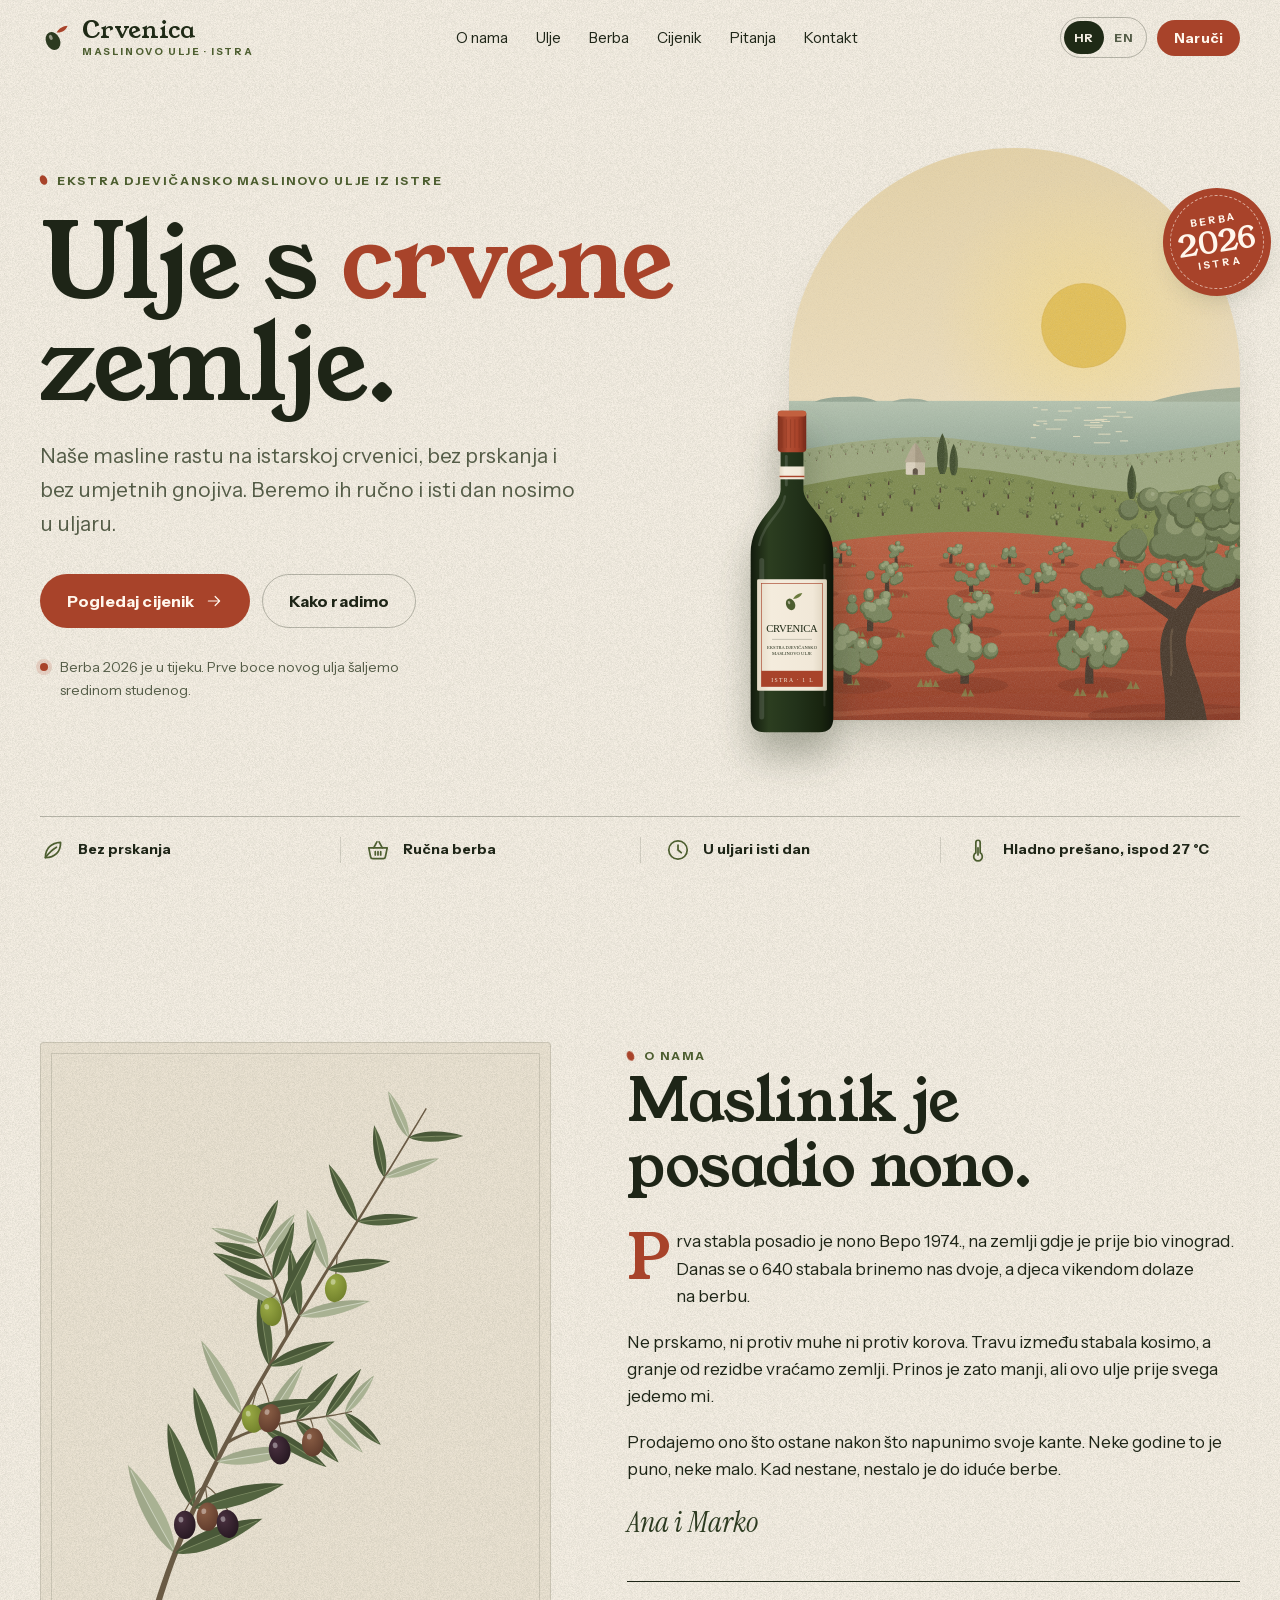
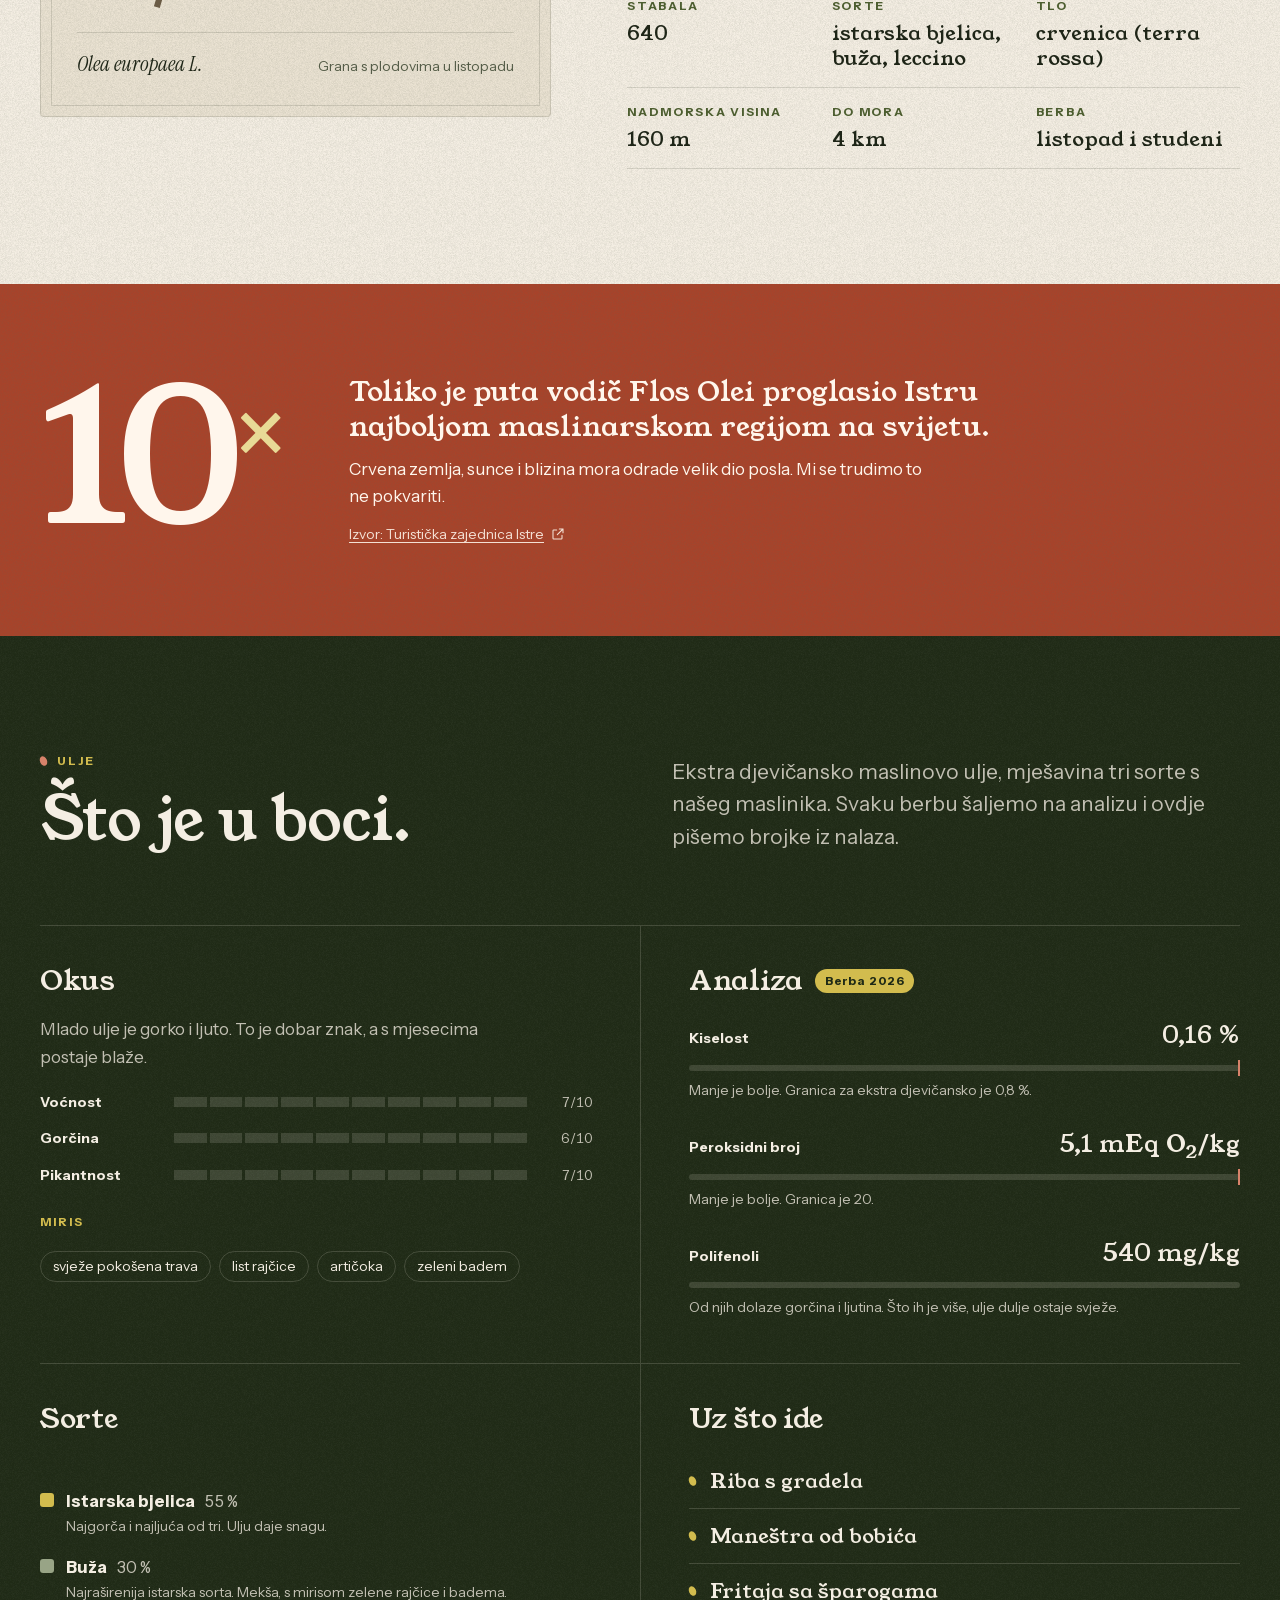
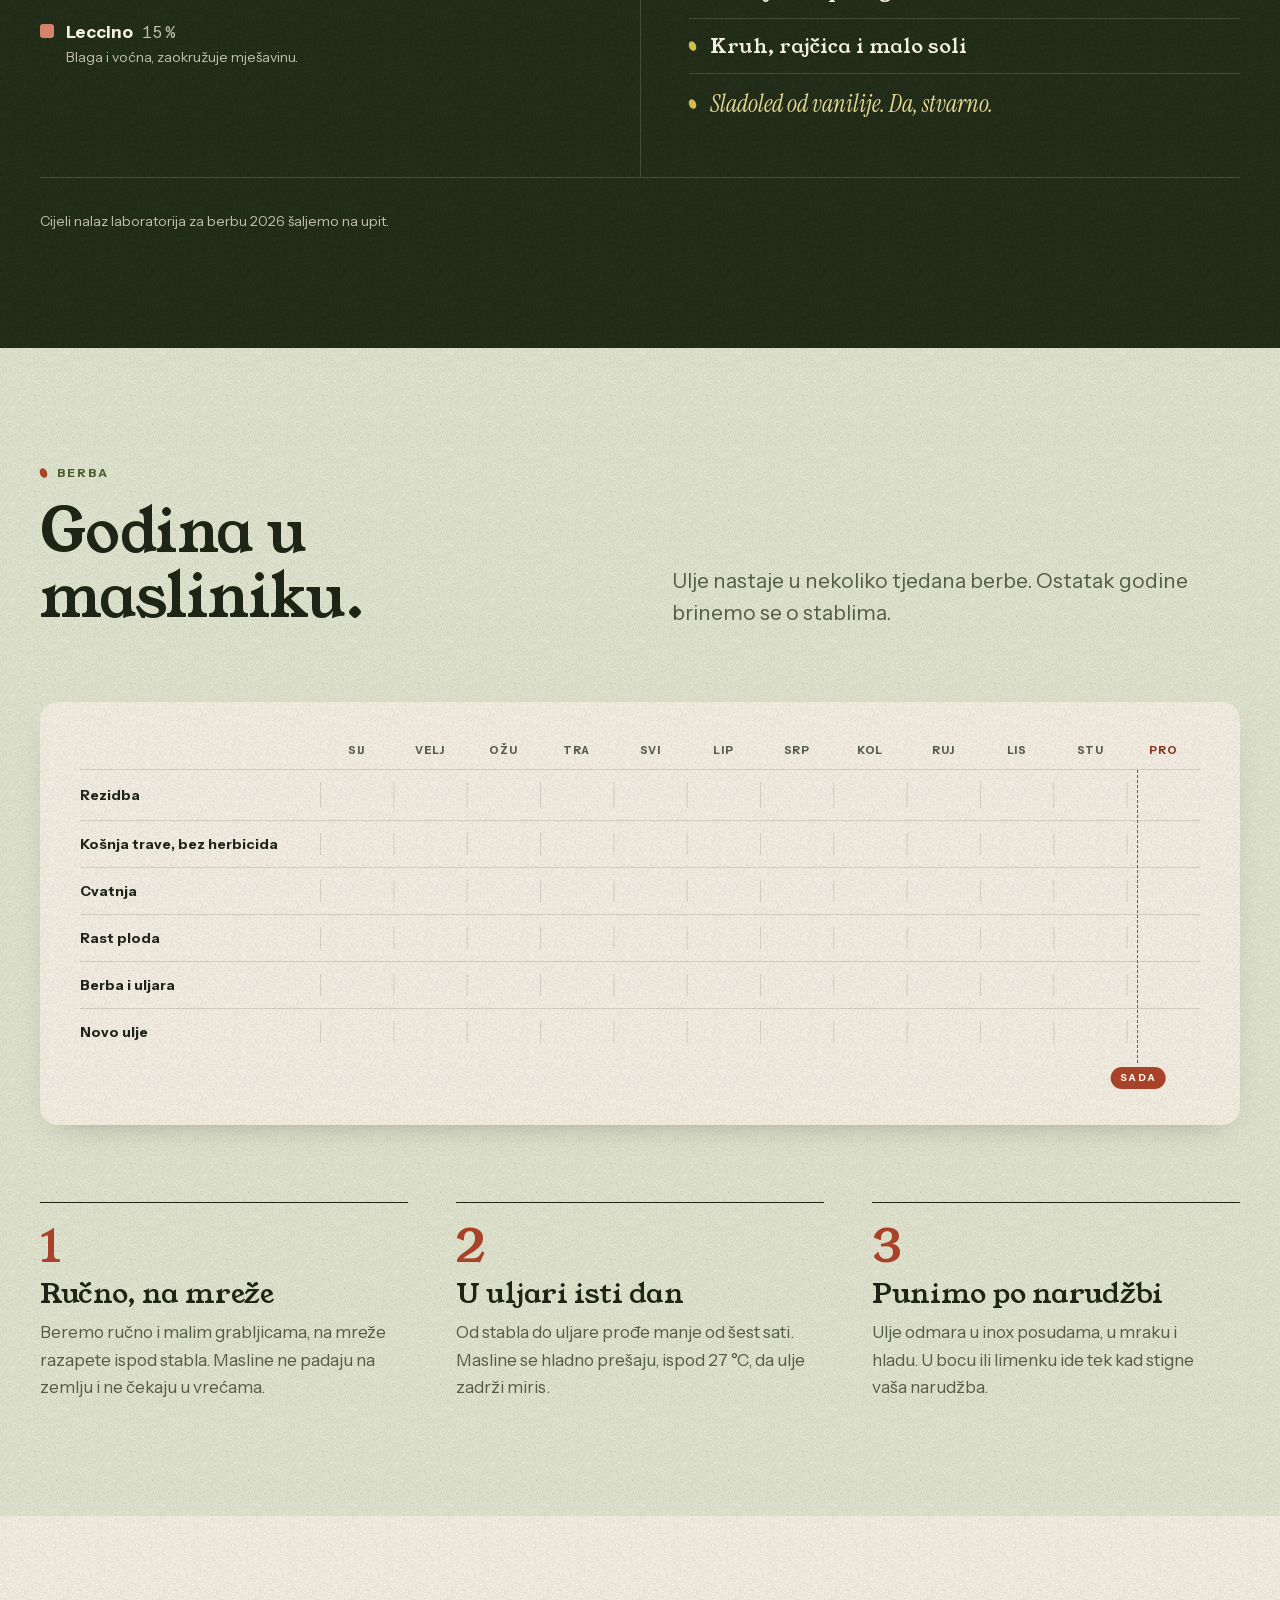
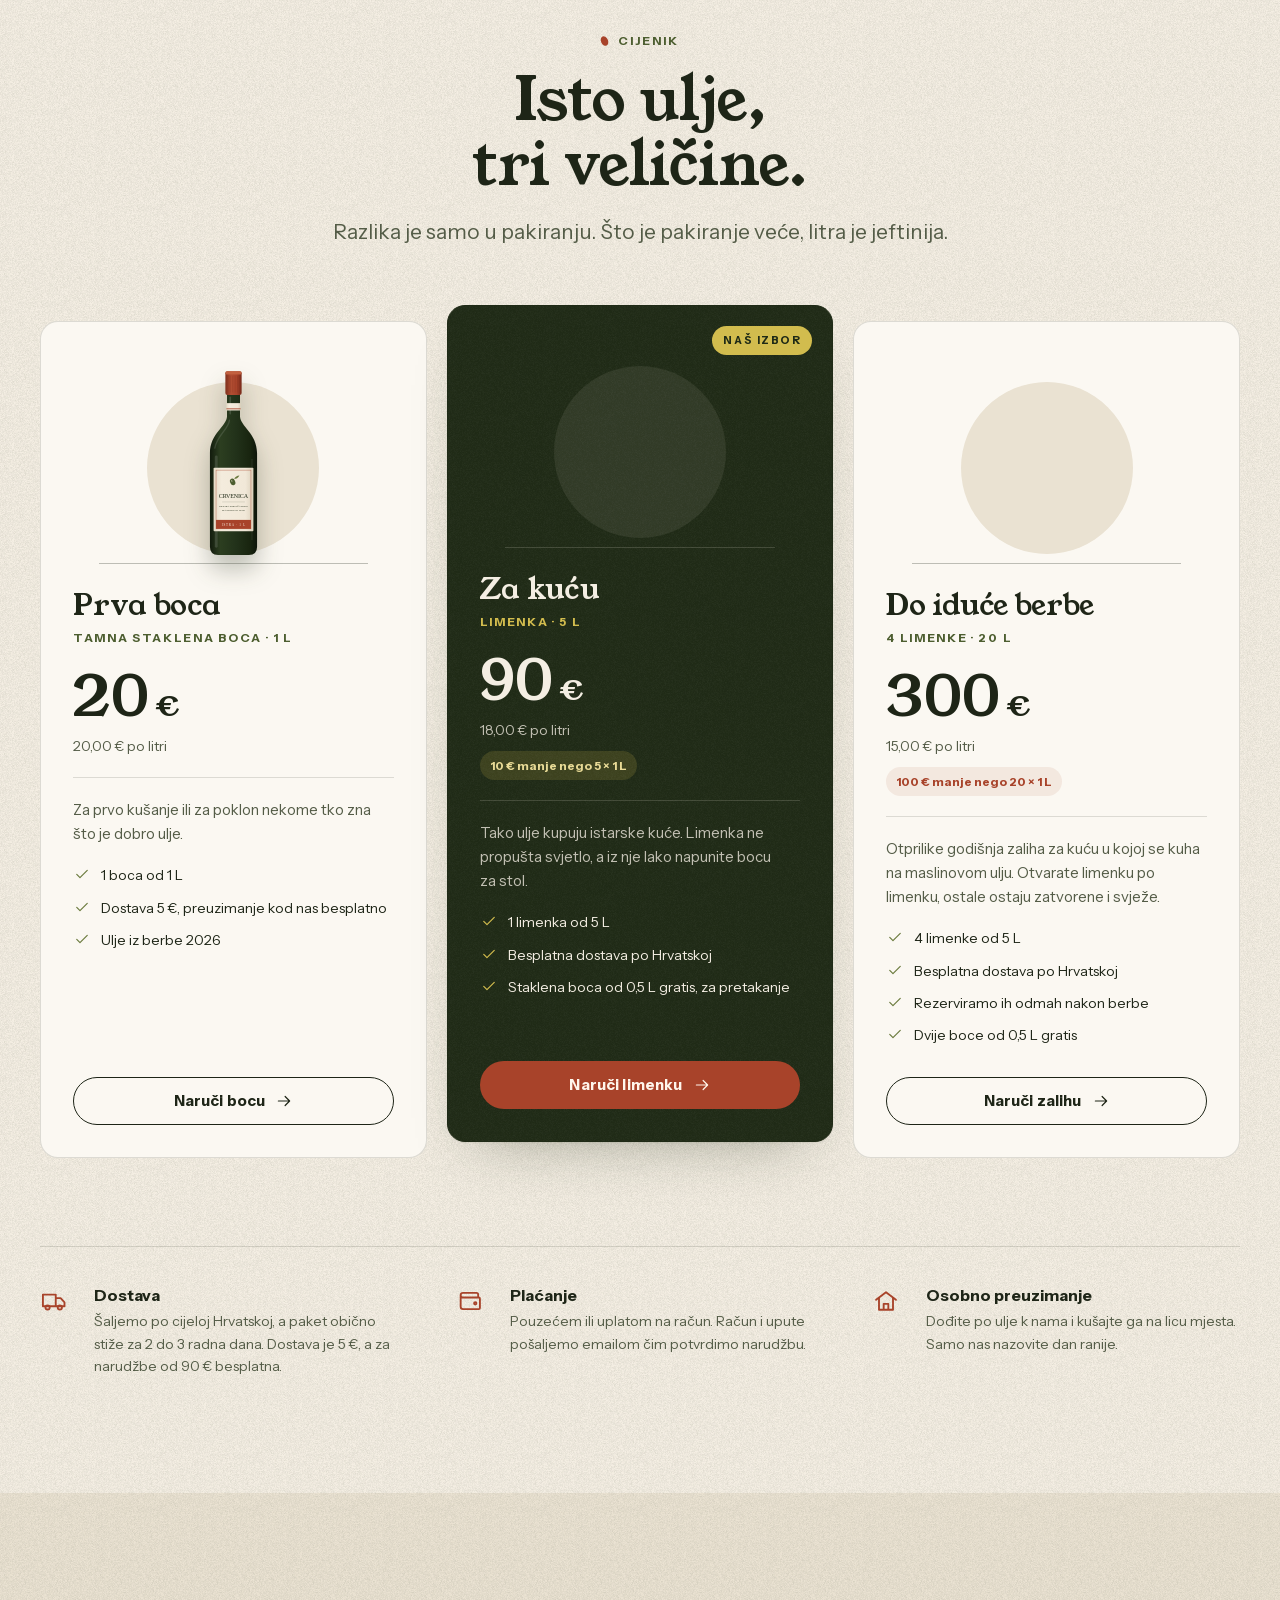
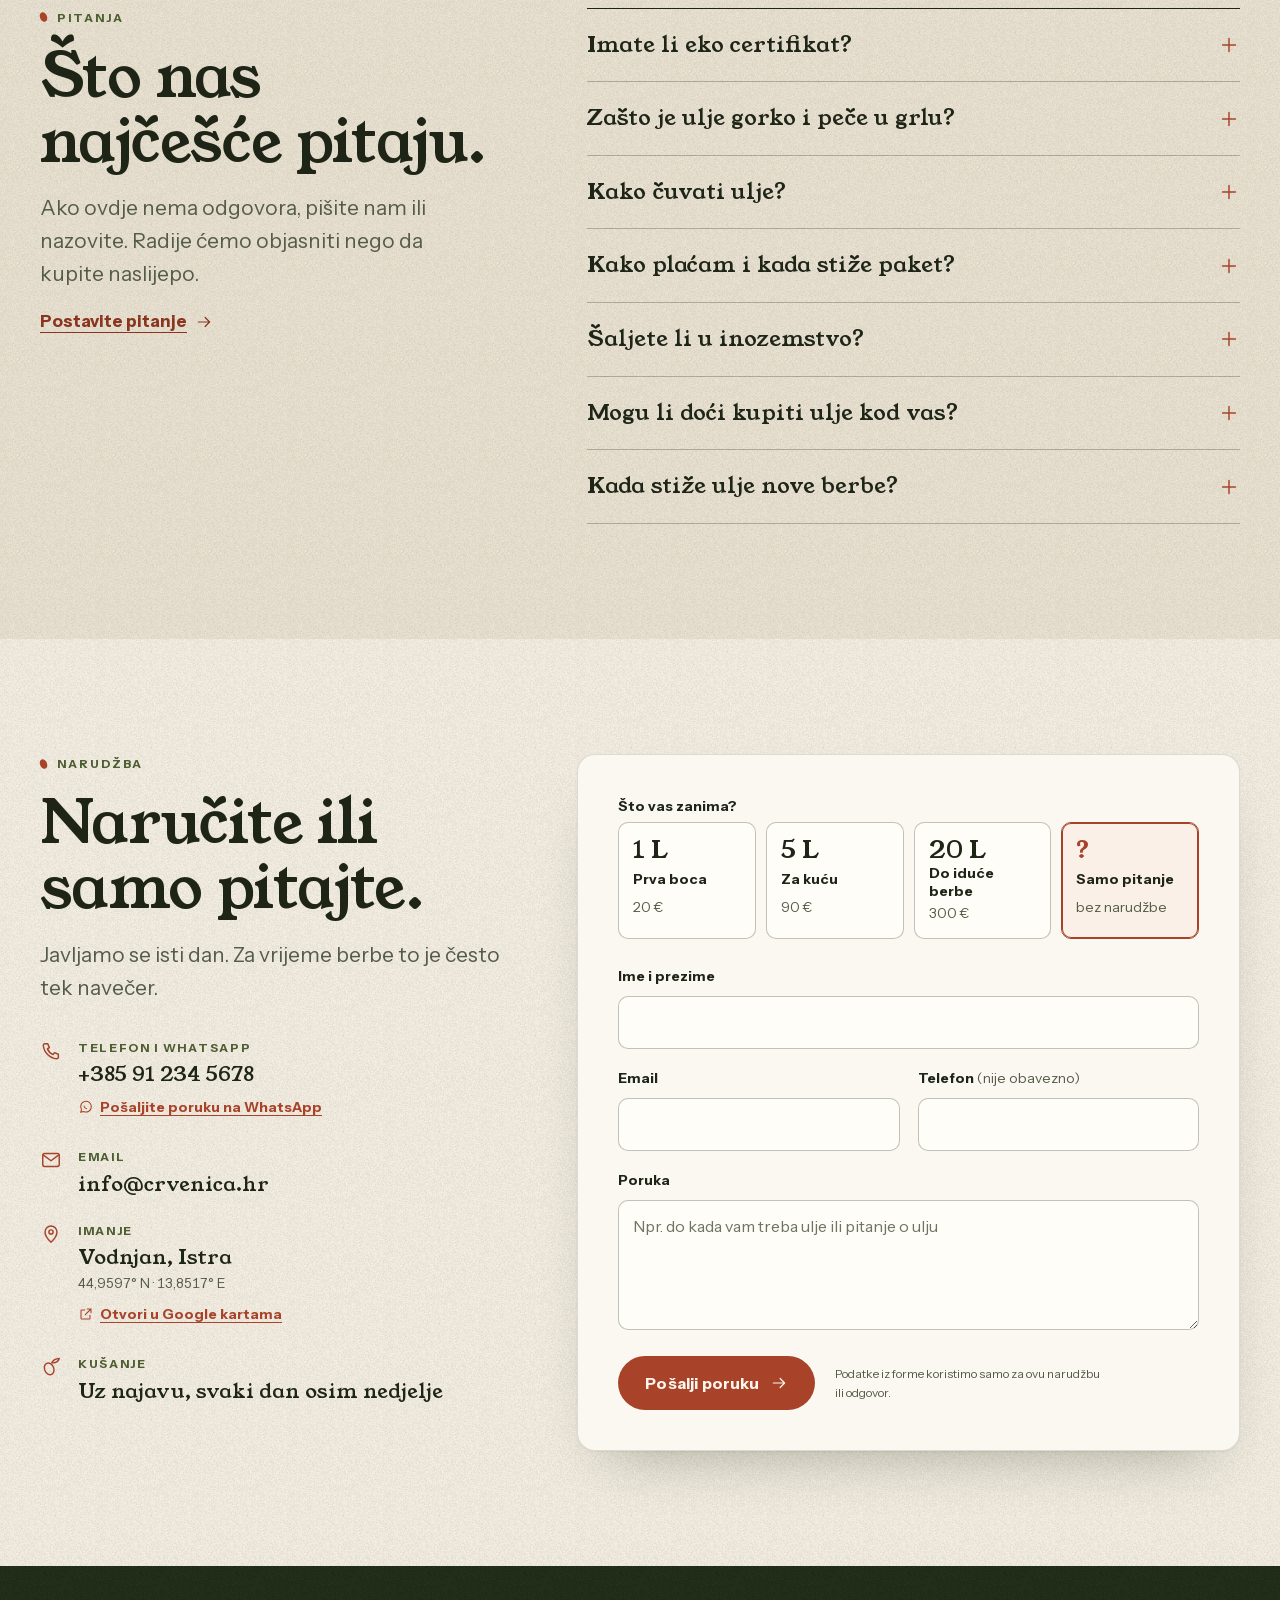
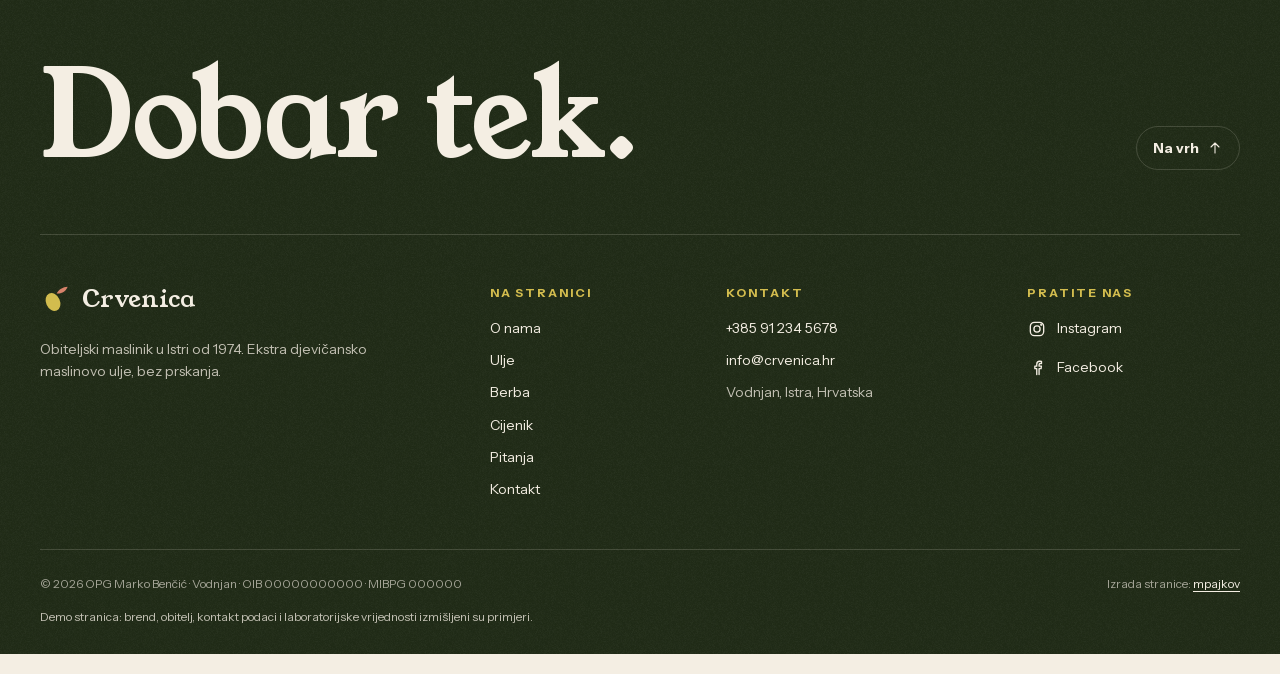
==== commit c6324bd7: "Ispravci sadržaja: hladno prešano, nono Bepo, paket Za kuću 90 € - "Hladno cijeđeno" -> "Hladno preš" ====
--- a/index.html
+++ b/index.html
@@ -249,7 +249,7 @@
           <li class="hero__fact"><svg class="icon" aria-hidden="true"><use href="#i-leaf"></use></svg><span data-en="No spraying">Bez prskanja</span></li>
           <li class="hero__fact"><svg class="icon" aria-hidden="true"><use href="#i-basket"></use></svg><span data-en="Picked by hand">Ručna berba</span></li>
           <li class="hero__fact"><svg class="icon" aria-hidden="true"><use href="#i-clock"></use></svg><span data-en="Milled the same day">U uljari isti dan</span></li>
-          <li class="hero__fact"><svg class="icon" aria-hidden="true"><use href="#i-thermo"></use></svg><span data-en="Cold extracted, below 27 °C">Hladno cijeđeno, ispod 27 °C</span></li>
+          <li class="hero__fact"><svg class="icon" aria-hidden="true"><use href="#i-thermo"></use></svg><span data-en="Cold pressed, below 27 °C">Hladno prešano, ispod 27 °C</span></li>
         </ul>
       </div>
     </section>
@@ -279,7 +279,7 @@
           <h2 class="section-title" id="about-title" data-en="Our grandfather planted the grove.">Maslinik je posadio nono.</h2>
 
           <div class="about__text">
-            <p data-en="Nono Bepi, our grandfather, planted the first trees in 1974, on land that used to be a vineyard. Today the two of us look after 640 trees, and the kids come to help at weekends during the harvest.">Prva stabla posadio je nono Bepi 1974., na zemlji gdje je prije bio vinograd. Danas se o 640 stabala brinemo nas dvoje, a djeca vikendom dolaze na berbu.</p>
+            <p data-en="Nono Bepo, our grandfather, planted the first trees in 1974, on land that used to be a vineyard. Today the two of us look after 640 trees, and the kids come to help at weekends during the harvest.">Prva stabla posadio je nono Bepo 1974., na zemlji gdje je prije bio vinograd. Danas se o 640 stabala brinemo nas dvoje, a djeca vikendom dolaze na berbu.</p>
             <p data-en="We don't spray, not against the olive fly and not against weeds. We mow the grass between the trees and give the prunings back to the soil. We get a smaller crop that way, but this is the oil our own family eats.">Ne prskamo, ni protiv muhe ni protiv korova. Travu između stabala kosimo, a granje od rezidbe vraćamo zemlji. Prinos je zato manji, ali ovo ulje prije svega jedemo mi.</p>
             <p data-en="We sell what's left once our own tins are full. Some years that's a lot, some years not much. When it's gone, it's gone until the next harvest.">Prodajemo ono što ostane nakon što napunimo svoje kante. Neke godine to je puno, neke malo. Kad nestane, nestalo je do iduće berbe.</p>
           </div>
@@ -522,7 +522,7 @@
           <li class="step">
             <span class="step__num" aria-hidden="true">2</span>
             <h3 class="step__title" data-en="Milled the same day">U uljari isti dan</h3>
-            <p class="step__text" data-en="Less than six hours pass between tree and mill. The oil is extracted cold, below 27 °C, so it keeps its aroma.">Od stabla do uljare prođe manje od šest sati. Ulje se cijedi hladno, ispod 27 °C, da zadrži miris.</p>
+            <p class="step__text" data-en="Less than six hours pass between tree and mill. The olives are cold pressed, below 27 °C, so the oil keeps its aroma.">Od stabla do uljare prođe manje od šest sati. Masline se hladno prešaju, ispod 27 °C, da ulje zadrži miris.</p>
           </li>
           <li class="step">
             <span class="step__num" aria-hidden="true">3</span>
@@ -580,7 +580,7 @@
           </article>
 
           <!-- PAKET 2: 5 L (istaknut: package--featured) -->
-          <article class="package package--featured" data-package="5l" data-price="85" data-liters="5" aria-labelledby="package-5l">
+          <article class="package package--featured" data-package="5l" data-price="90" data-liters="5" aria-labelledby="package-5l">
             <p class="package__badge" data-en="Our pick">Naš izbor</p>
             <div class="package__media">
               <img class="package__img package__img--tin" src="assets/img/tin-5l.svg" width="200" height="300" loading="lazy"
@@ -588,7 +588,7 @@
             </div>
             <h3 class="package__name" id="package-5l" data-package-name data-en="For the kitchen">Za kuću</h3>
             <p class="package__size" data-en="Tin · 5 L">Limenka · 5 L</p>
-            <p class="package__price" data-package-price>85 €</p>
+            <p class="package__price" data-package-price>90 €</p>
             <p class="package__per-liter" data-package-per-liter></p>
             <p class="package__saving" data-package-saving hidden></p>
             <p class="package__desc" data-en="This is how Istrian households buy it. The tin keeps out the light, and it's easy to fill a bottle for the table.">Tako ulje kupuju istarske kuće. Limenka ne propušta svjetlo, a iz nje lako napunite bocu za stol.</p>
@@ -638,7 +638,7 @@
             <p class="info-item__text">
               <span data-en="We ship anywhere in Croatia, and parcels usually arrive in 2 to 3 working days. Delivery is">Šaljemo po cijeloj Hrvatskoj, a paket obično stiže za 2 do 3 radna dana. Dostava je</span>
               <span data-fill="deliveryPrice">5 €</span><span data-en=", free on orders from">, a za narudžbe od</span>
-              <span data-fill="freeDeliveryFrom">85 €</span><span data-en=".">&nbsp;besplatna.</span>
+              <span data-fill="freeDeliveryFrom">90 €</span><span data-en=".">&nbsp;besplatna.</span>
             </p>
           </li>
           <li class="info-item">
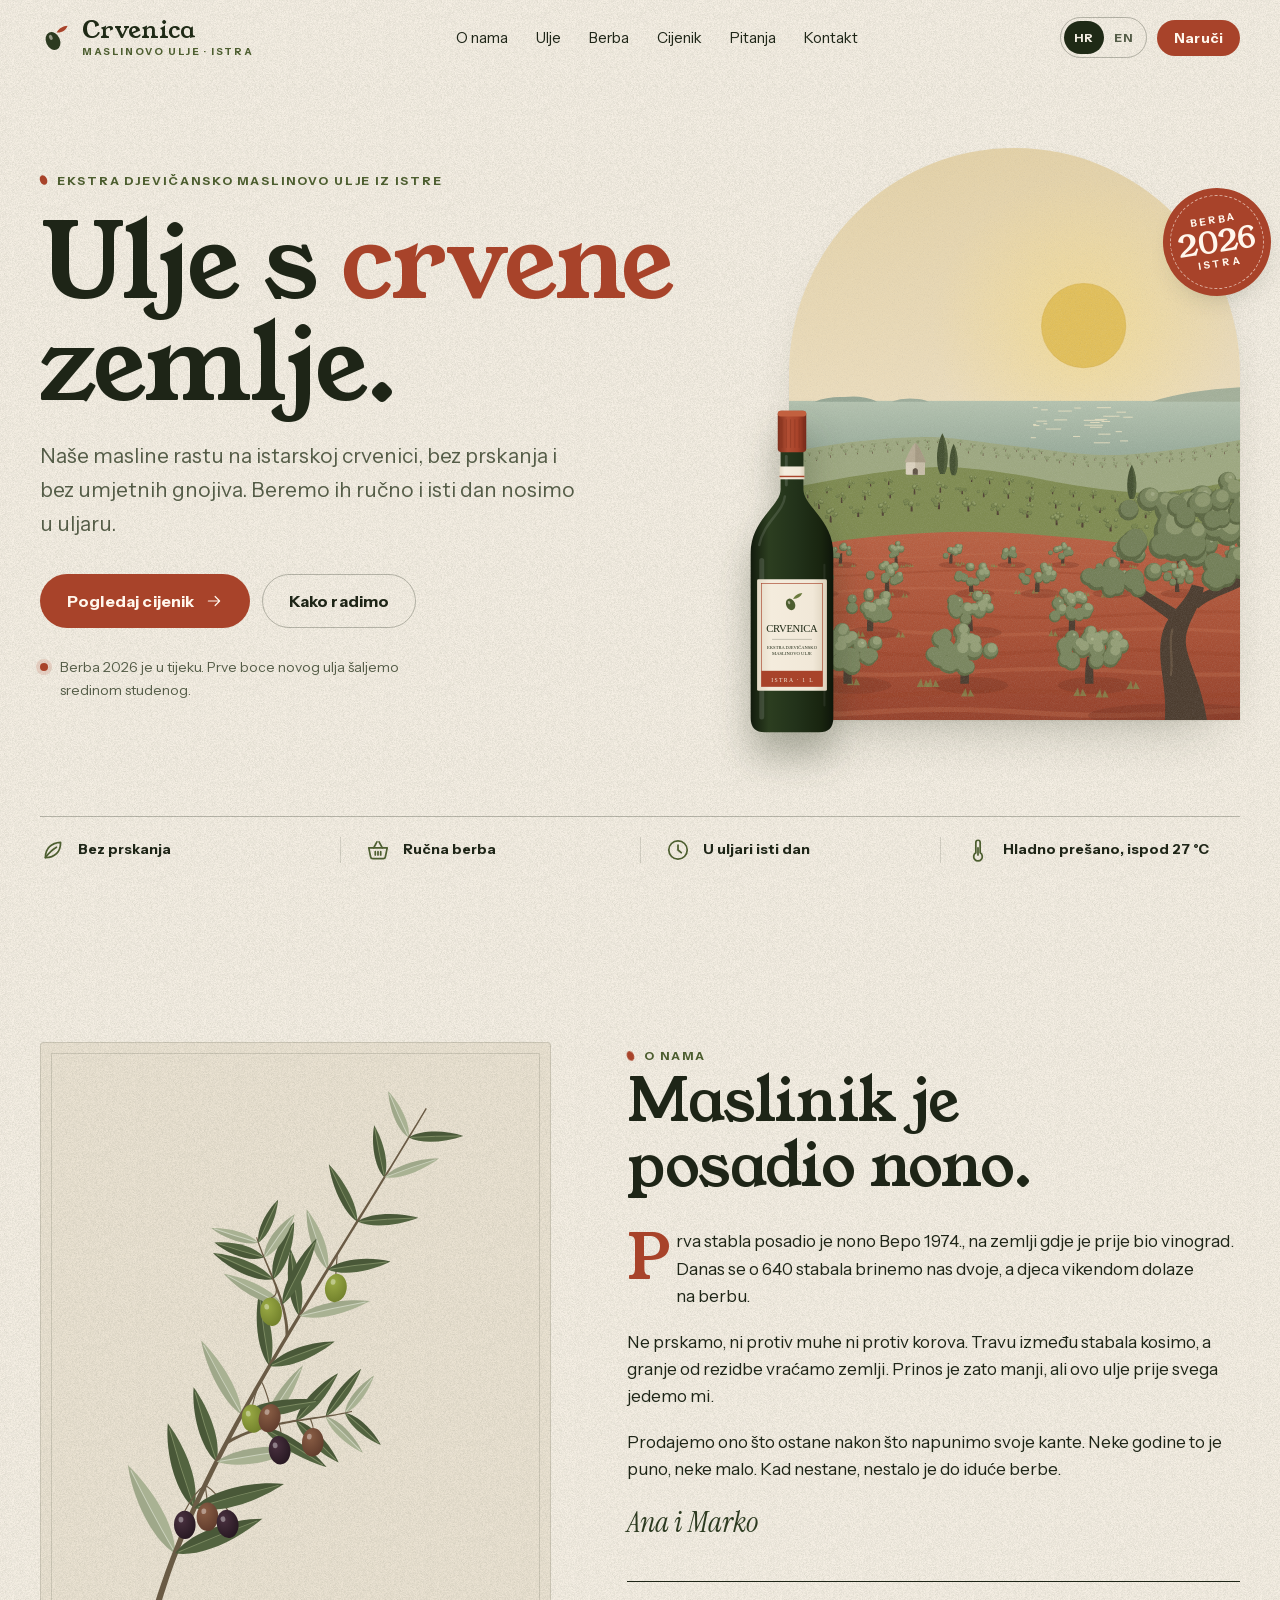
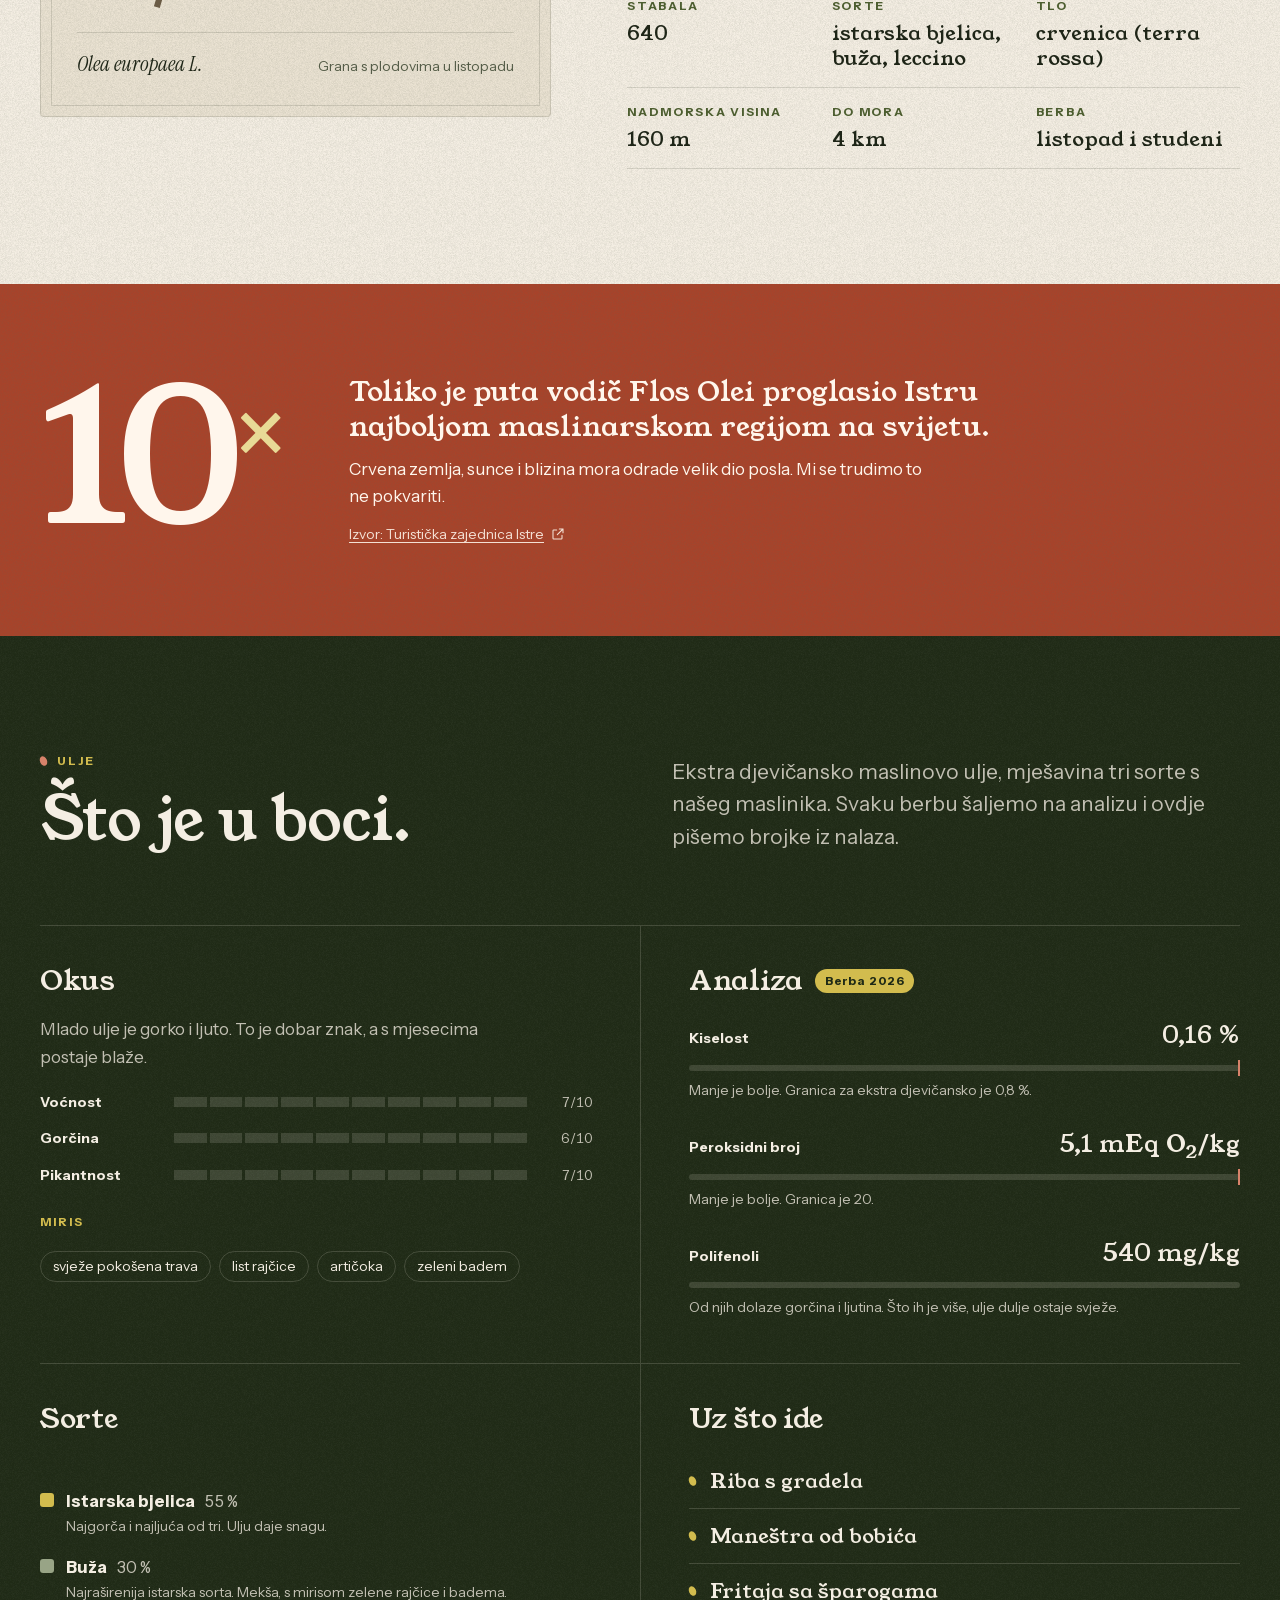
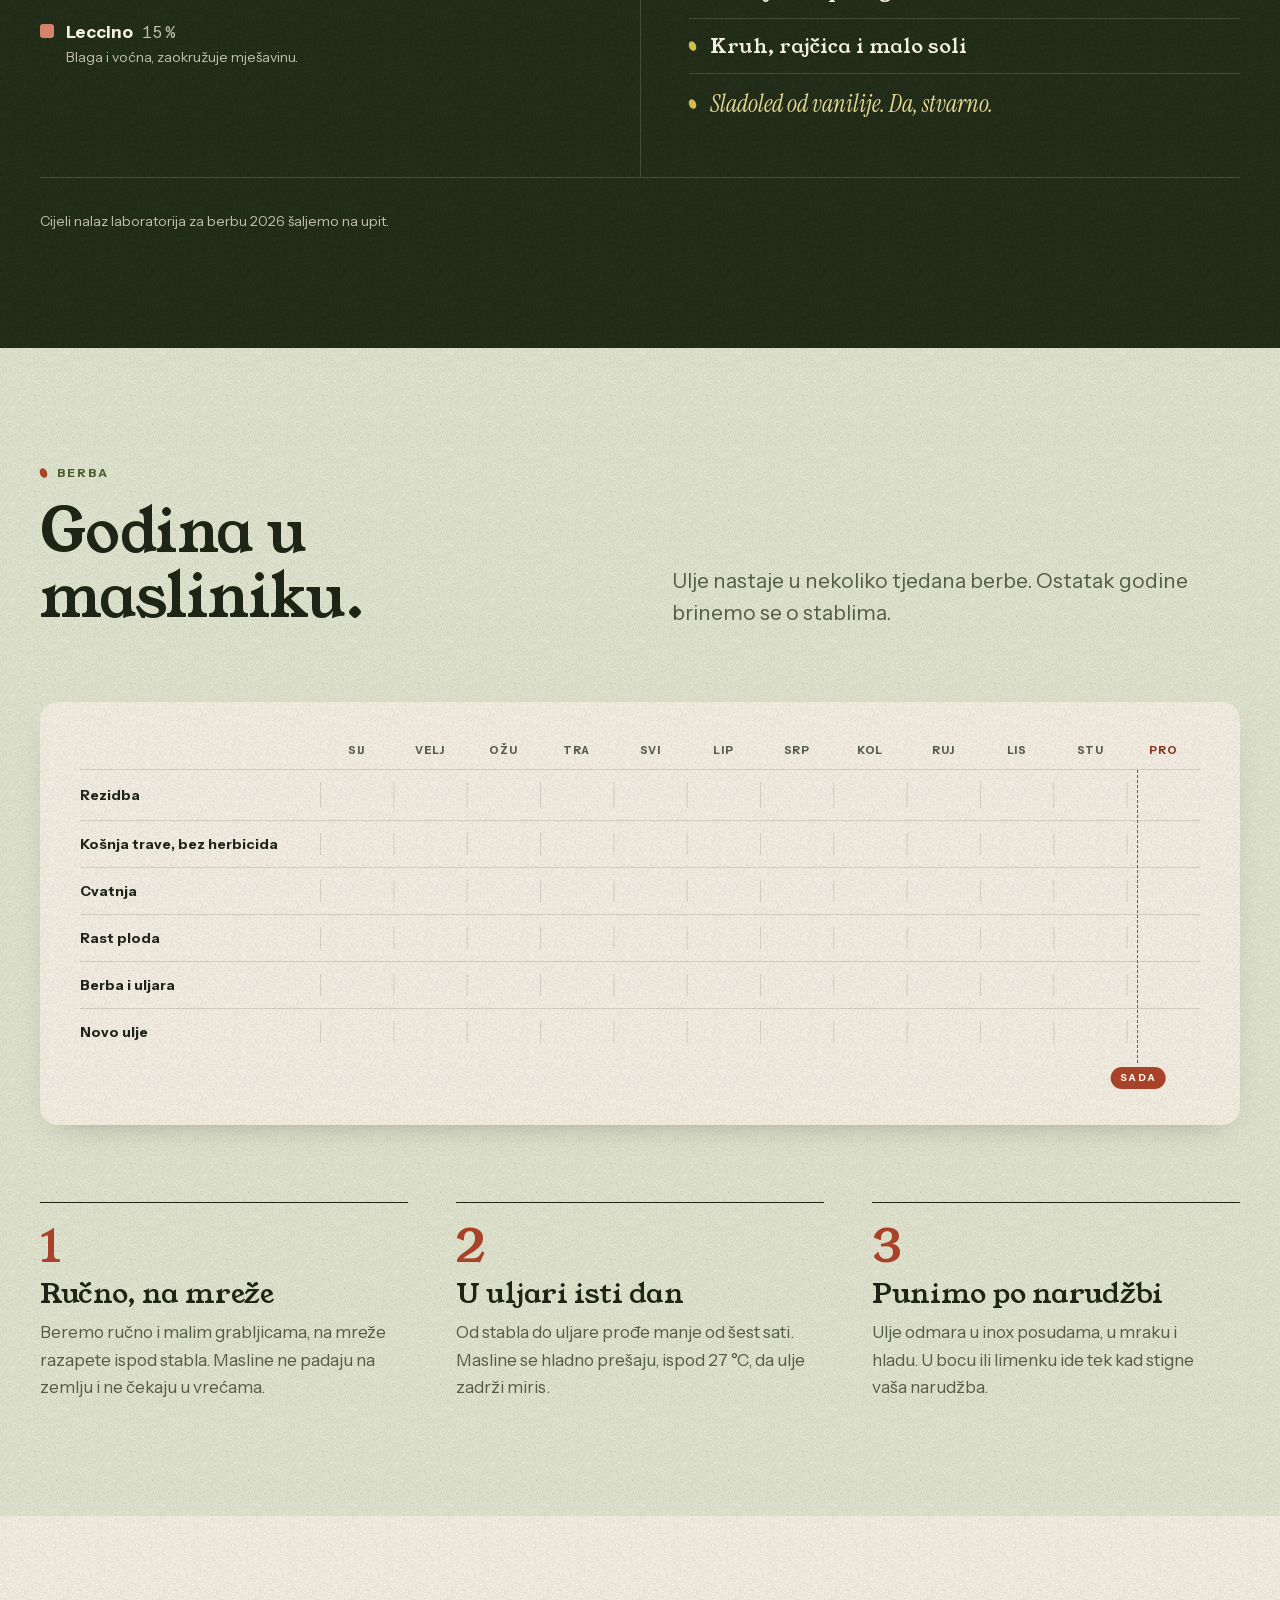
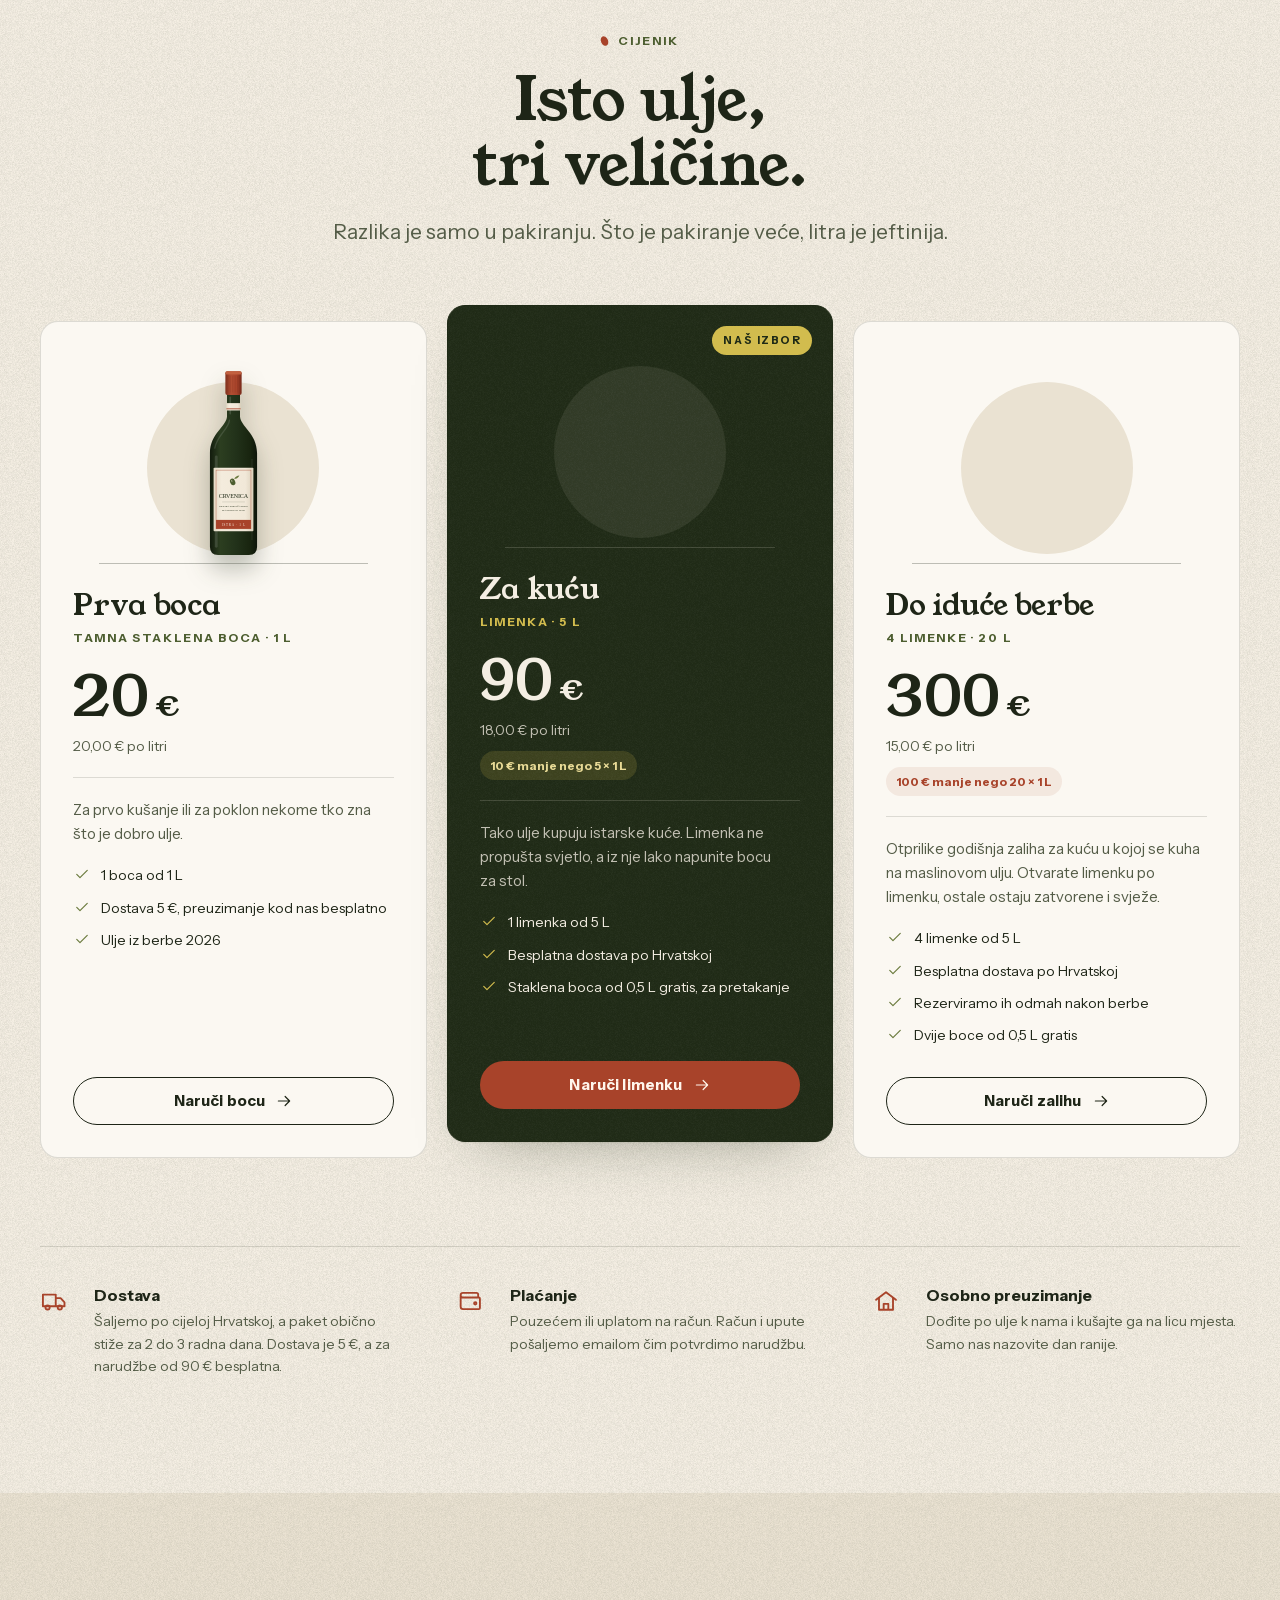
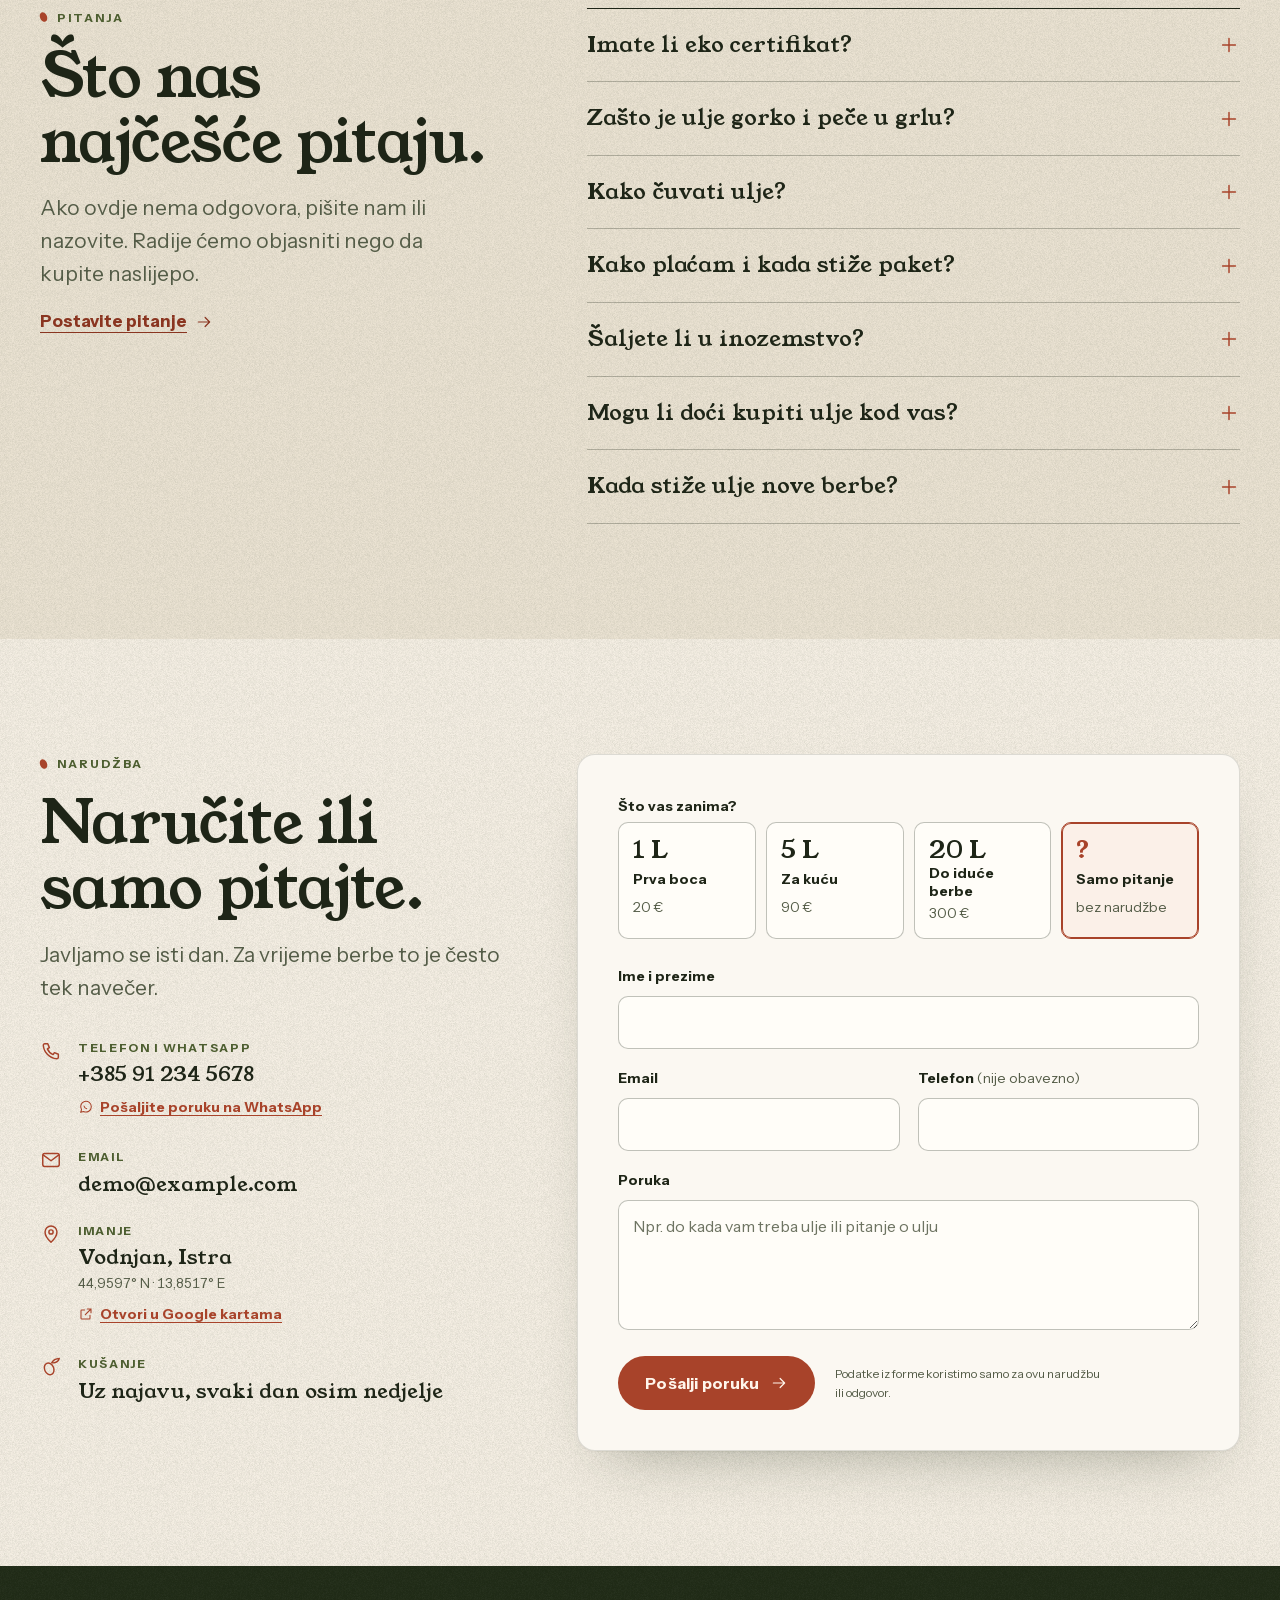
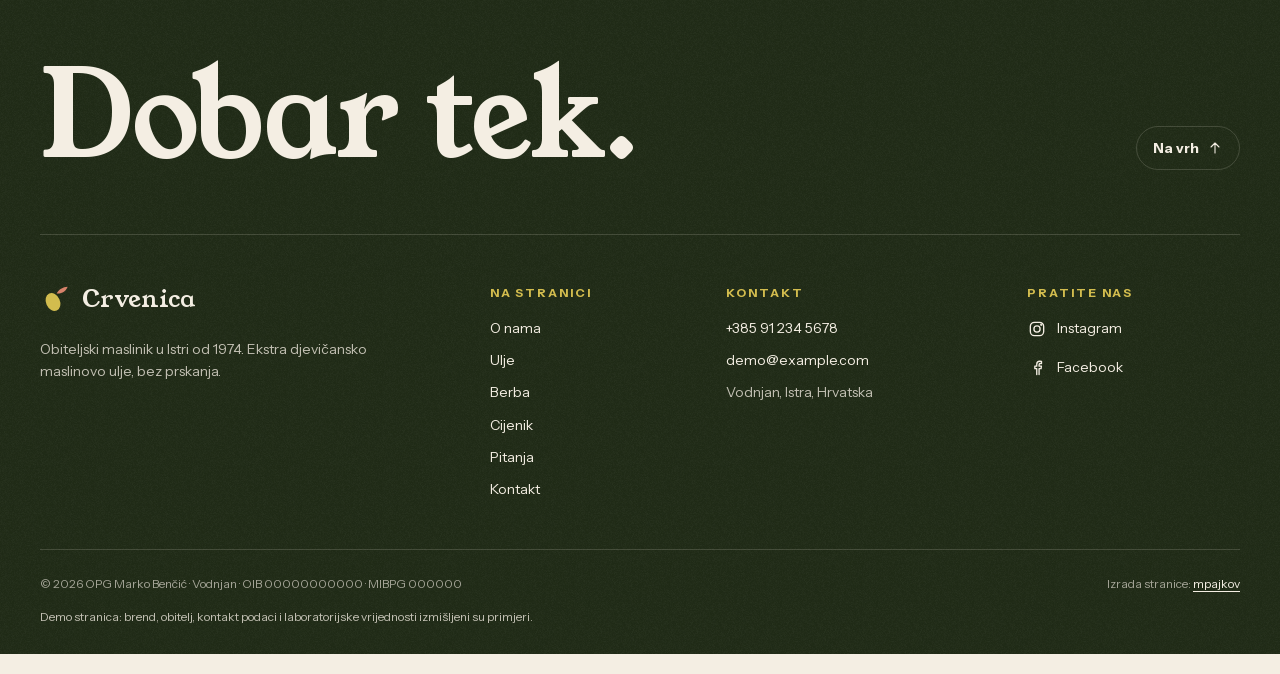
==== commit 4317e37a: "Use example.com for demo contact emails; update README speed and Lighthouse figures" ====
--- a/index.html
+++ b/index.html
@@ -163,7 +163,7 @@
           </a>
           <p class="site-nav__contact">
             <a data-href="phone" href="tel:+385912345678" data-fill="phone">+385 91 234 5678</a>
-            <a data-href="email" href="mailto:info@crvenica.hr" data-fill="email">info@crvenica.hr</a>
+            <a data-href="email" href="mailto:demo@example.com" data-fill="email">demo@example.com</a>
           </p>
         </div>
       </nav>
@@ -738,7 +738,7 @@
               <svg class="icon" aria-hidden="true"><use href="#i-mail"></use></svg>
               <div>
                 <p class="contact-list__label">Email</p>
-                <a class="contact-list__value" data-href="email" data-fill="email" href="mailto:info@crvenica.hr">info@crvenica.hr</a>
+                <a class="contact-list__value" data-href="email" data-fill="email" href="mailto:demo@example.com">demo@example.com</a>
               </div>
             </li>
             <li class="contact-list__item">
@@ -929,7 +929,7 @@
           <p class="footer-col__title" data-en="Contact">Kontakt</p>
           <ul class="footer-nav">
             <li><a data-href="phone" data-fill="phone" href="tel:+385912345678">+385 91 234 5678</a></li>
-            <li><a data-href="email" data-fill="email" href="mailto:info@crvenica.hr">info@crvenica.hr</a></li>
+            <li><a data-href="email" data-fill="email" href="mailto:demo@example.com">demo@example.com</a></li>
             <li data-en="Vodnjan, Istria, Croatia">Vodnjan, Istra, Hrvatska</li>
           </ul>
         </div>
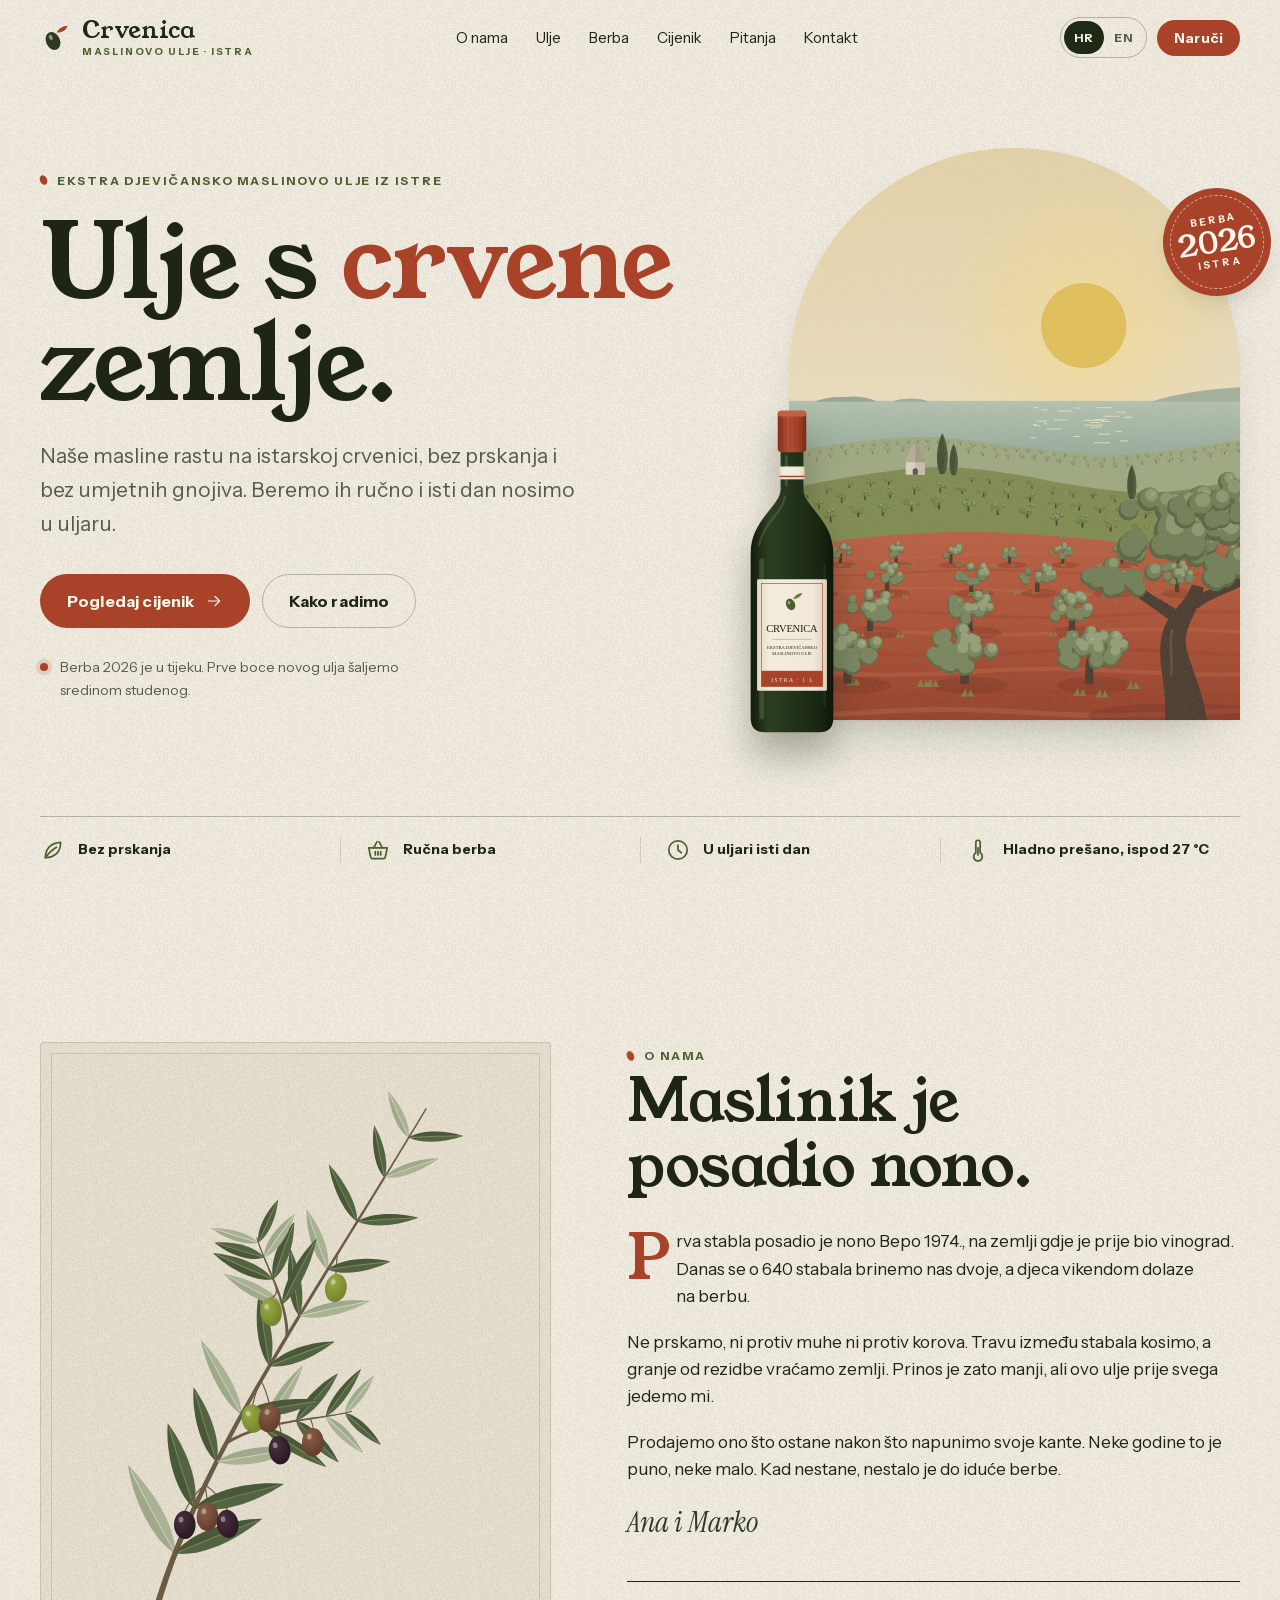
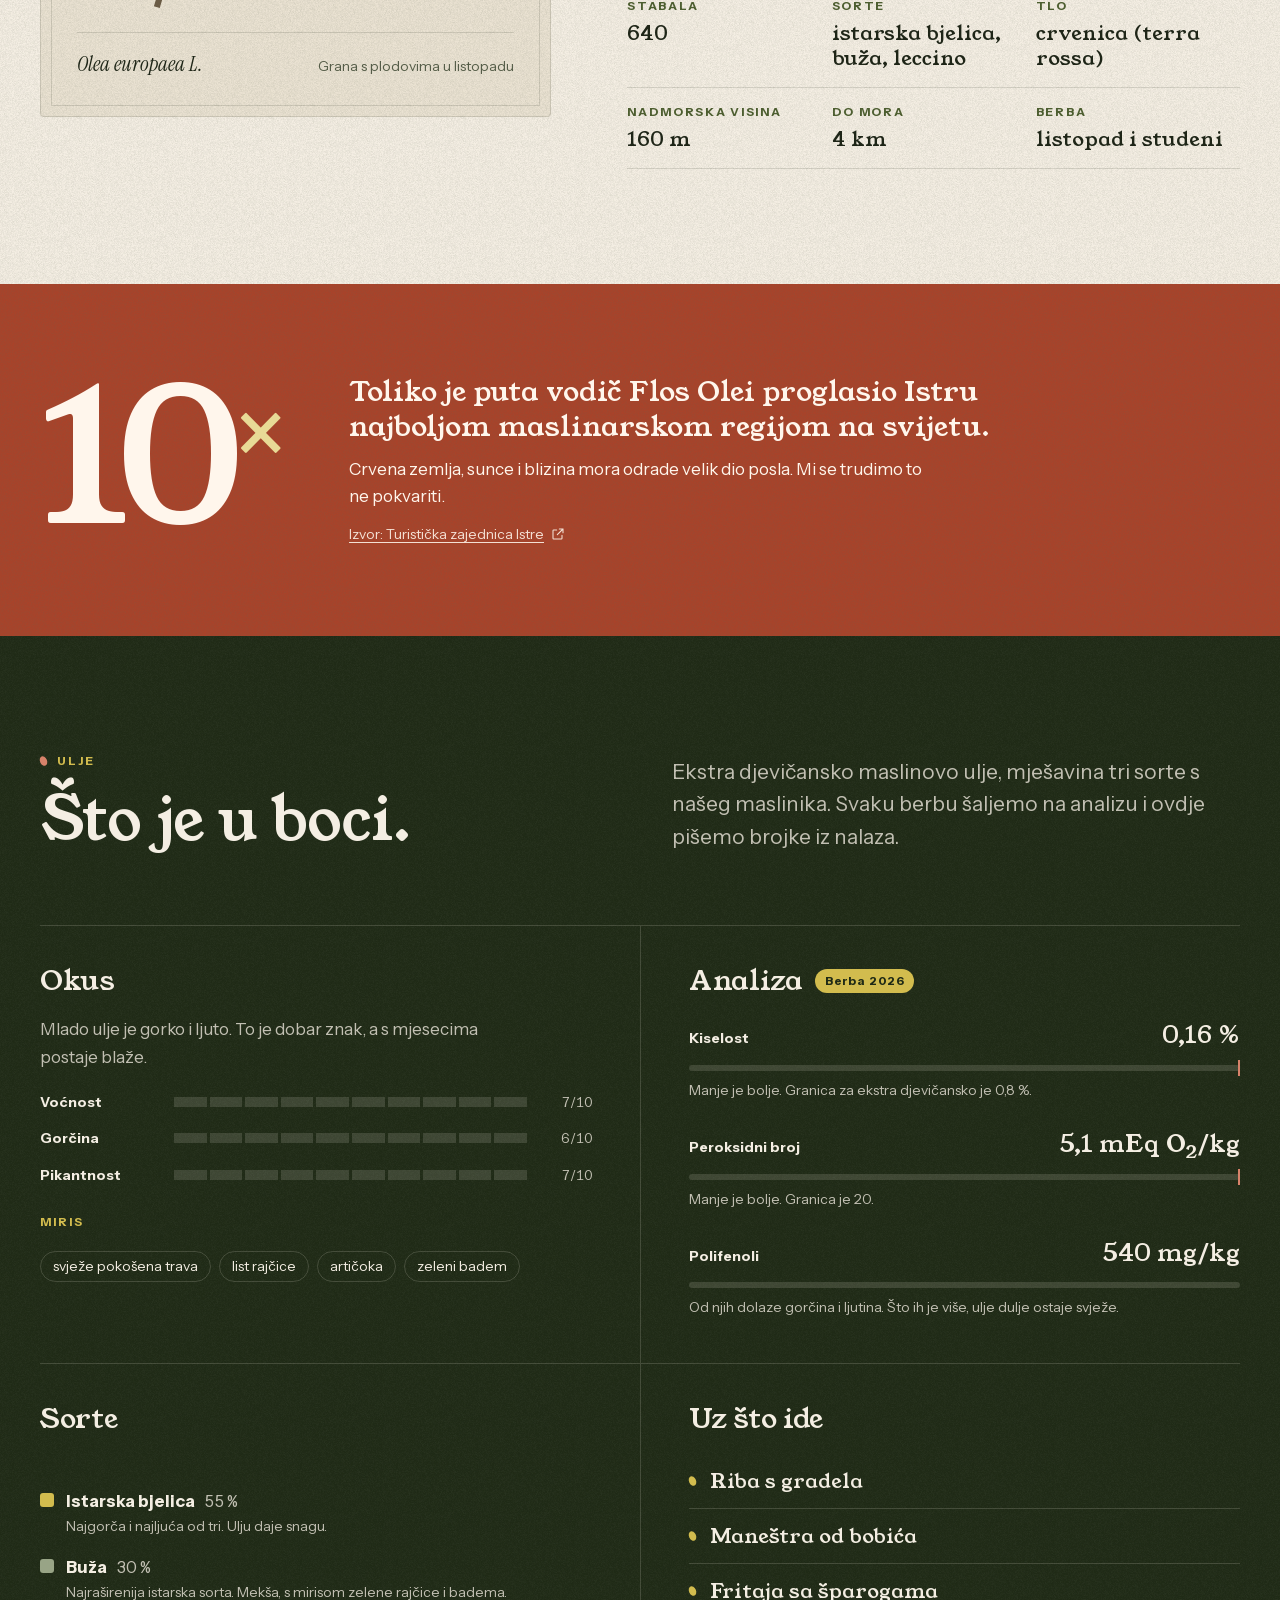
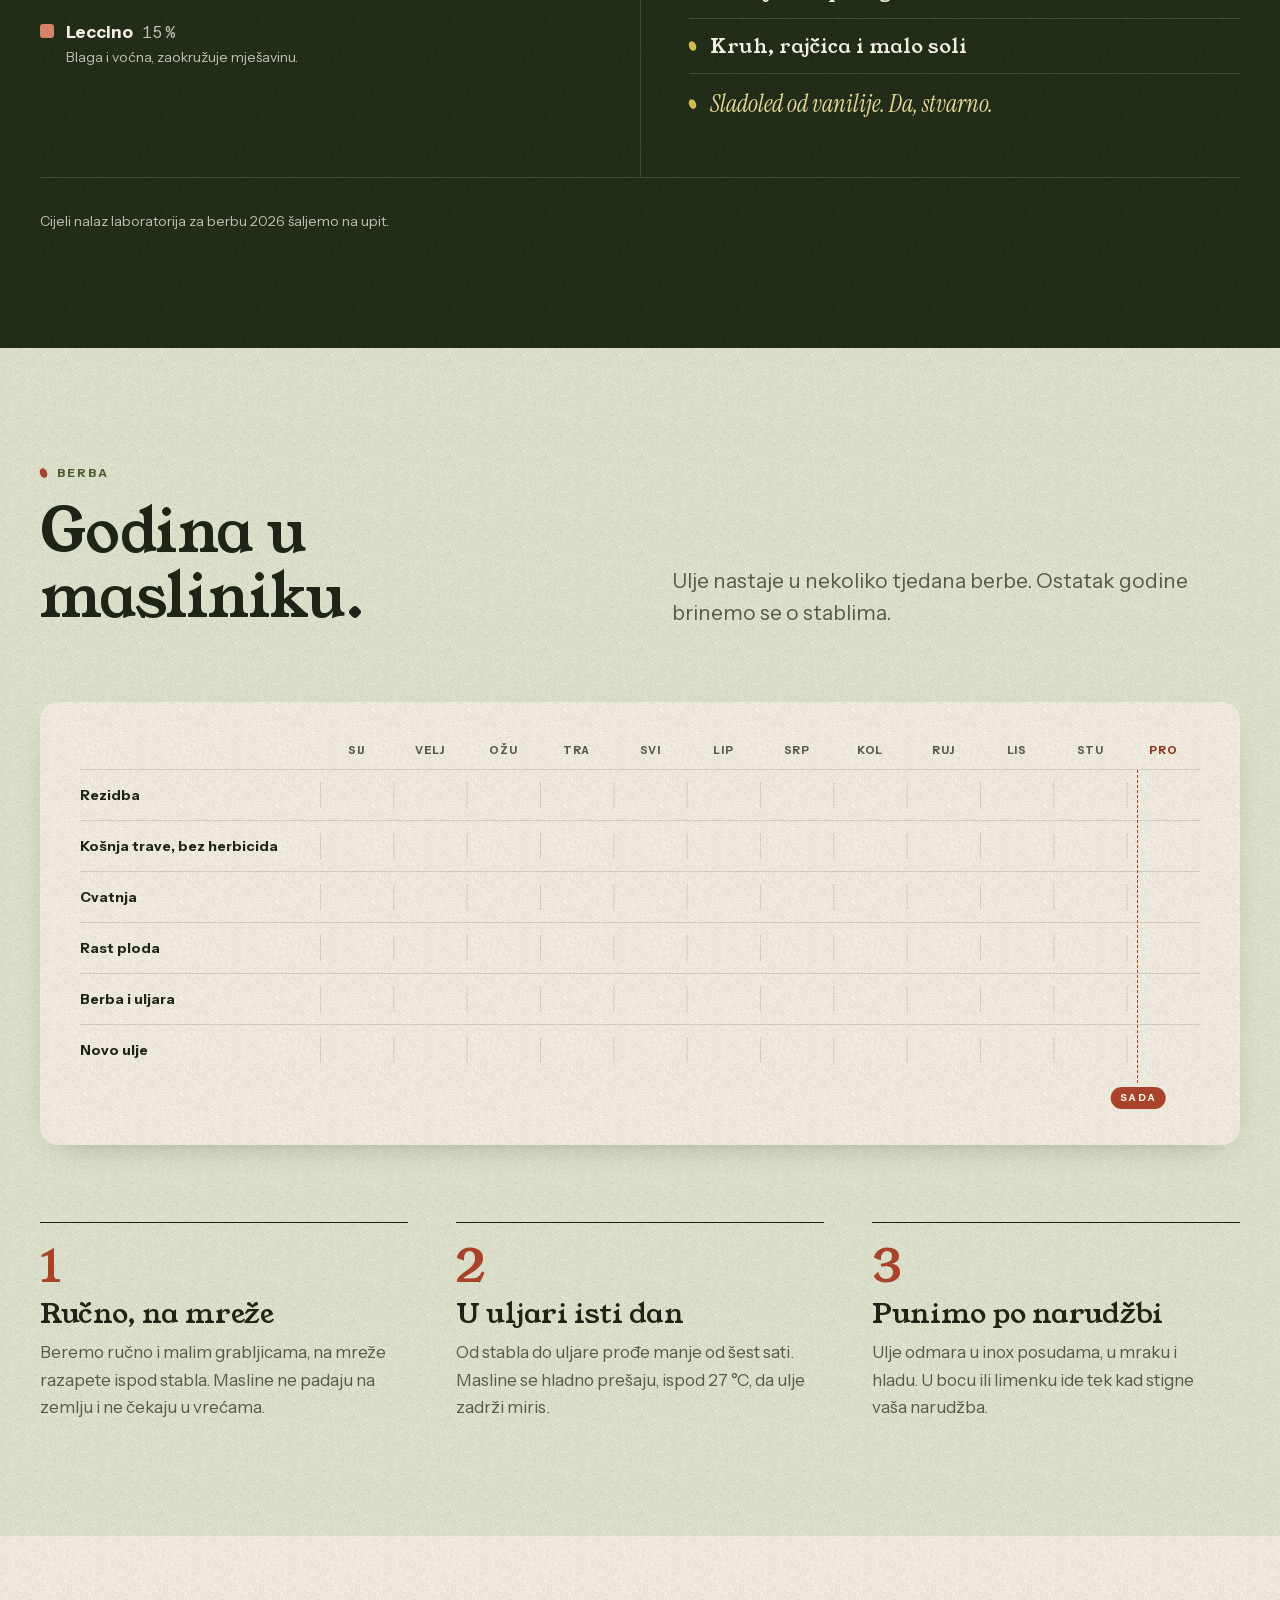
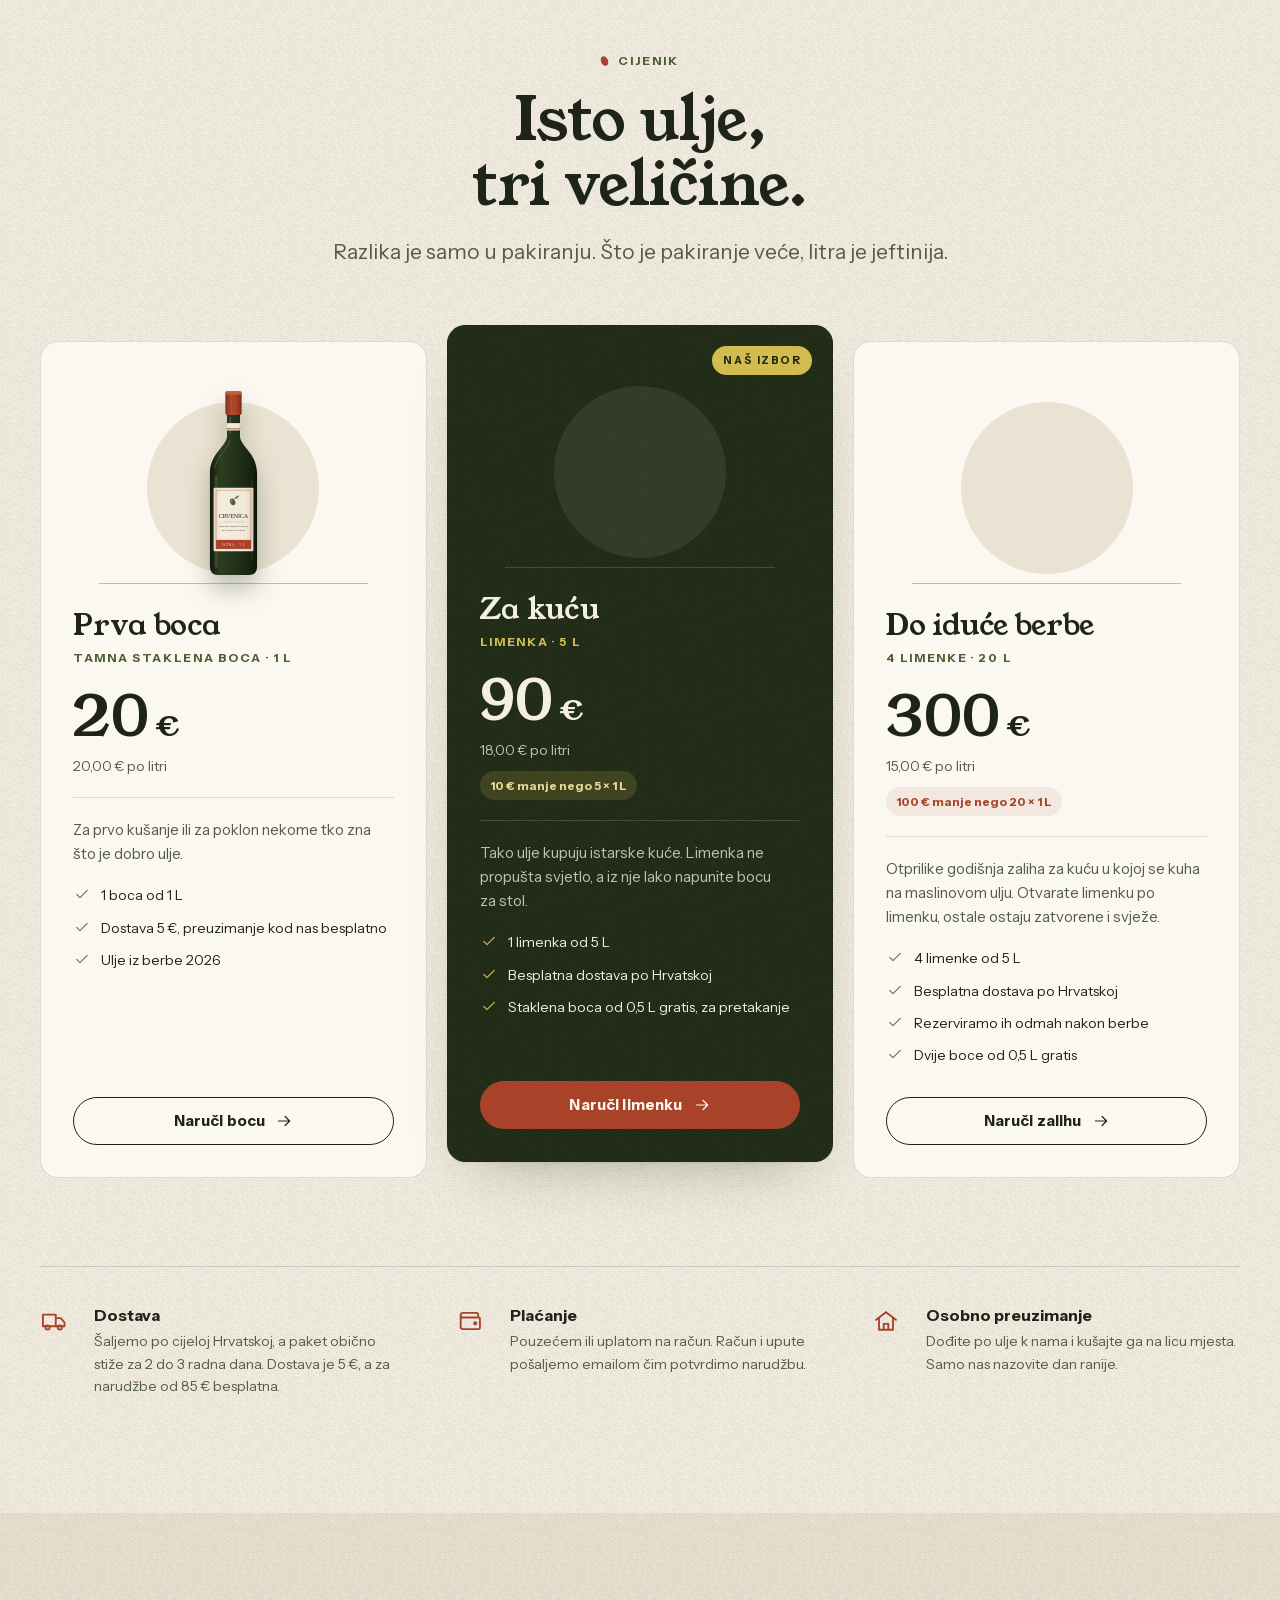
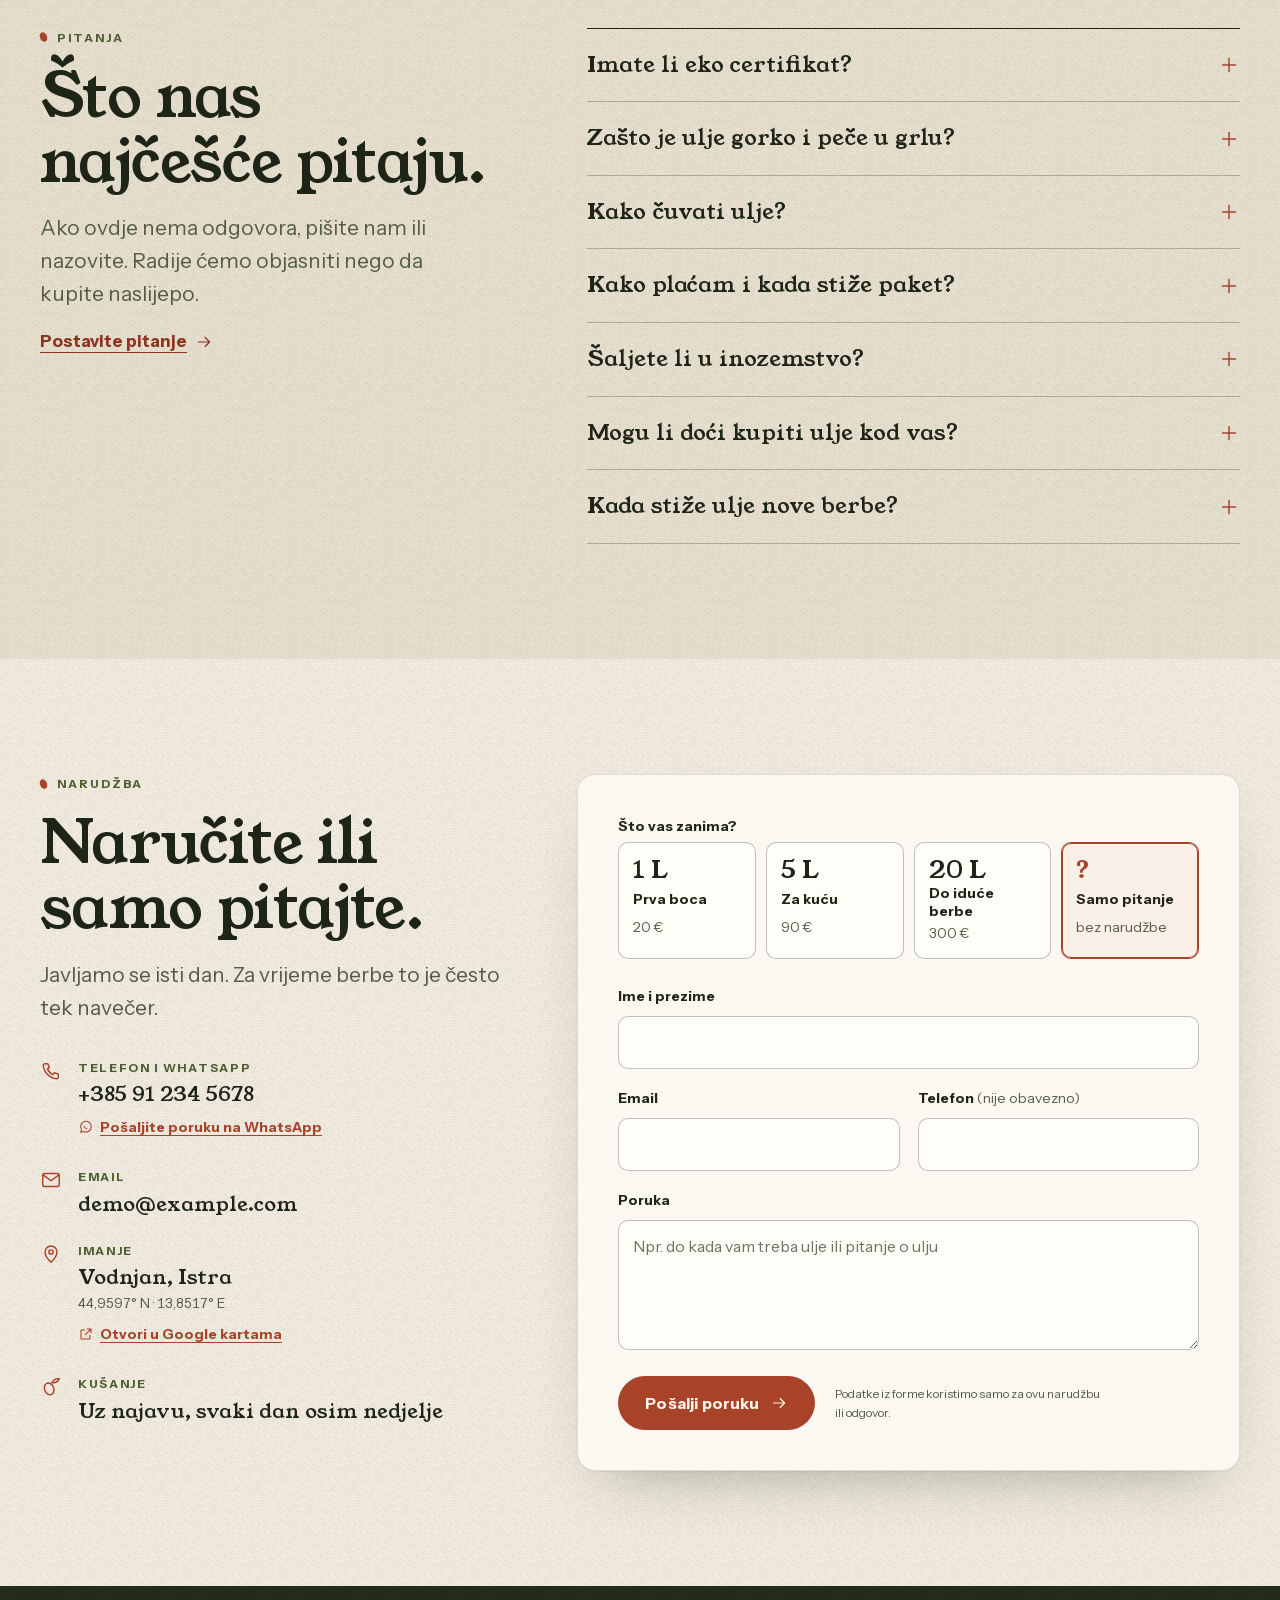
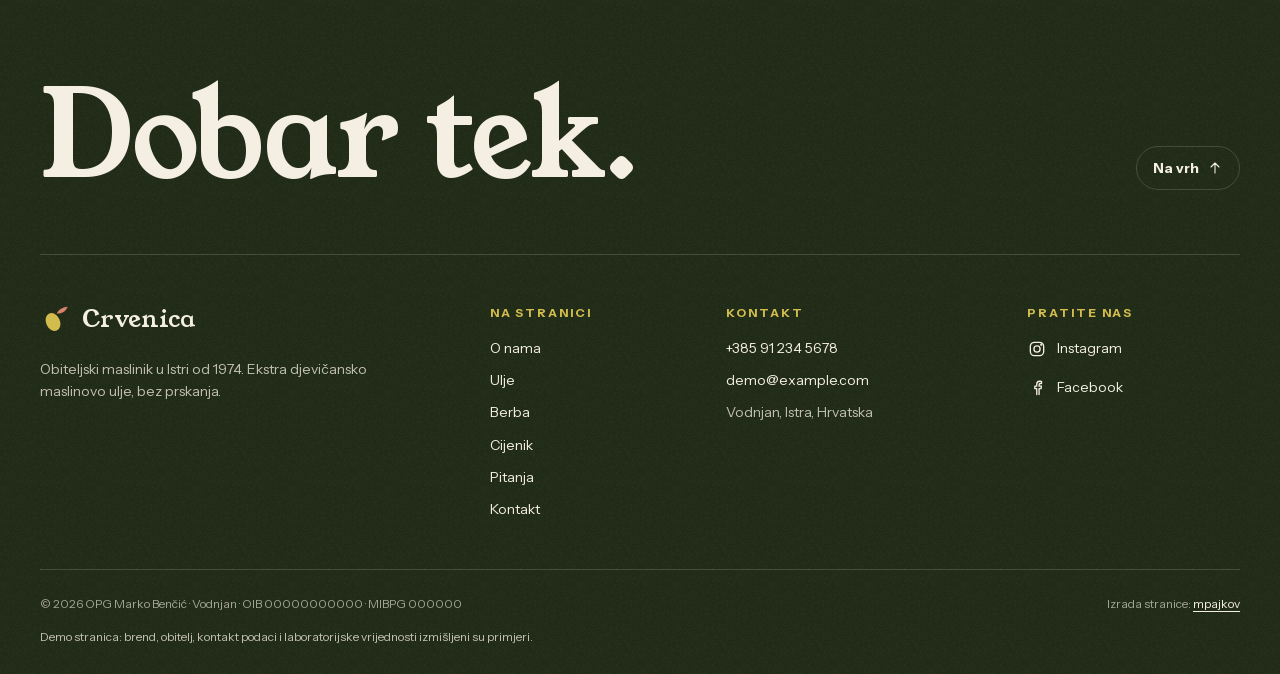
==== commit 9444db5c: "Keep the free-delivery threshold at 85 €; only the Za kuću price changes to 90 €" ====
--- a/index.html
+++ b/index.html
@@ -638,7 +638,7 @@
             <p class="info-item__text">
               <span data-en="We ship anywhere in Croatia, and parcels usually arrive in 2 to 3 working days. Delivery is">Šaljemo po cijeloj Hrvatskoj, a paket obično stiže za 2 do 3 radna dana. Dostava je</span>
               <span data-fill="deliveryPrice">5 €</span><span data-en=", free on orders from">, a za narudžbe od</span>
-              <span data-fill="freeDeliveryFrom">90 €</span><span data-en=".">&nbsp;besplatna.</span>
+              <span data-fill="freeDeliveryFrom">85 €</span><span data-en=".">&nbsp;besplatna.</span>
             </p>
           </li>
           <li class="info-item">
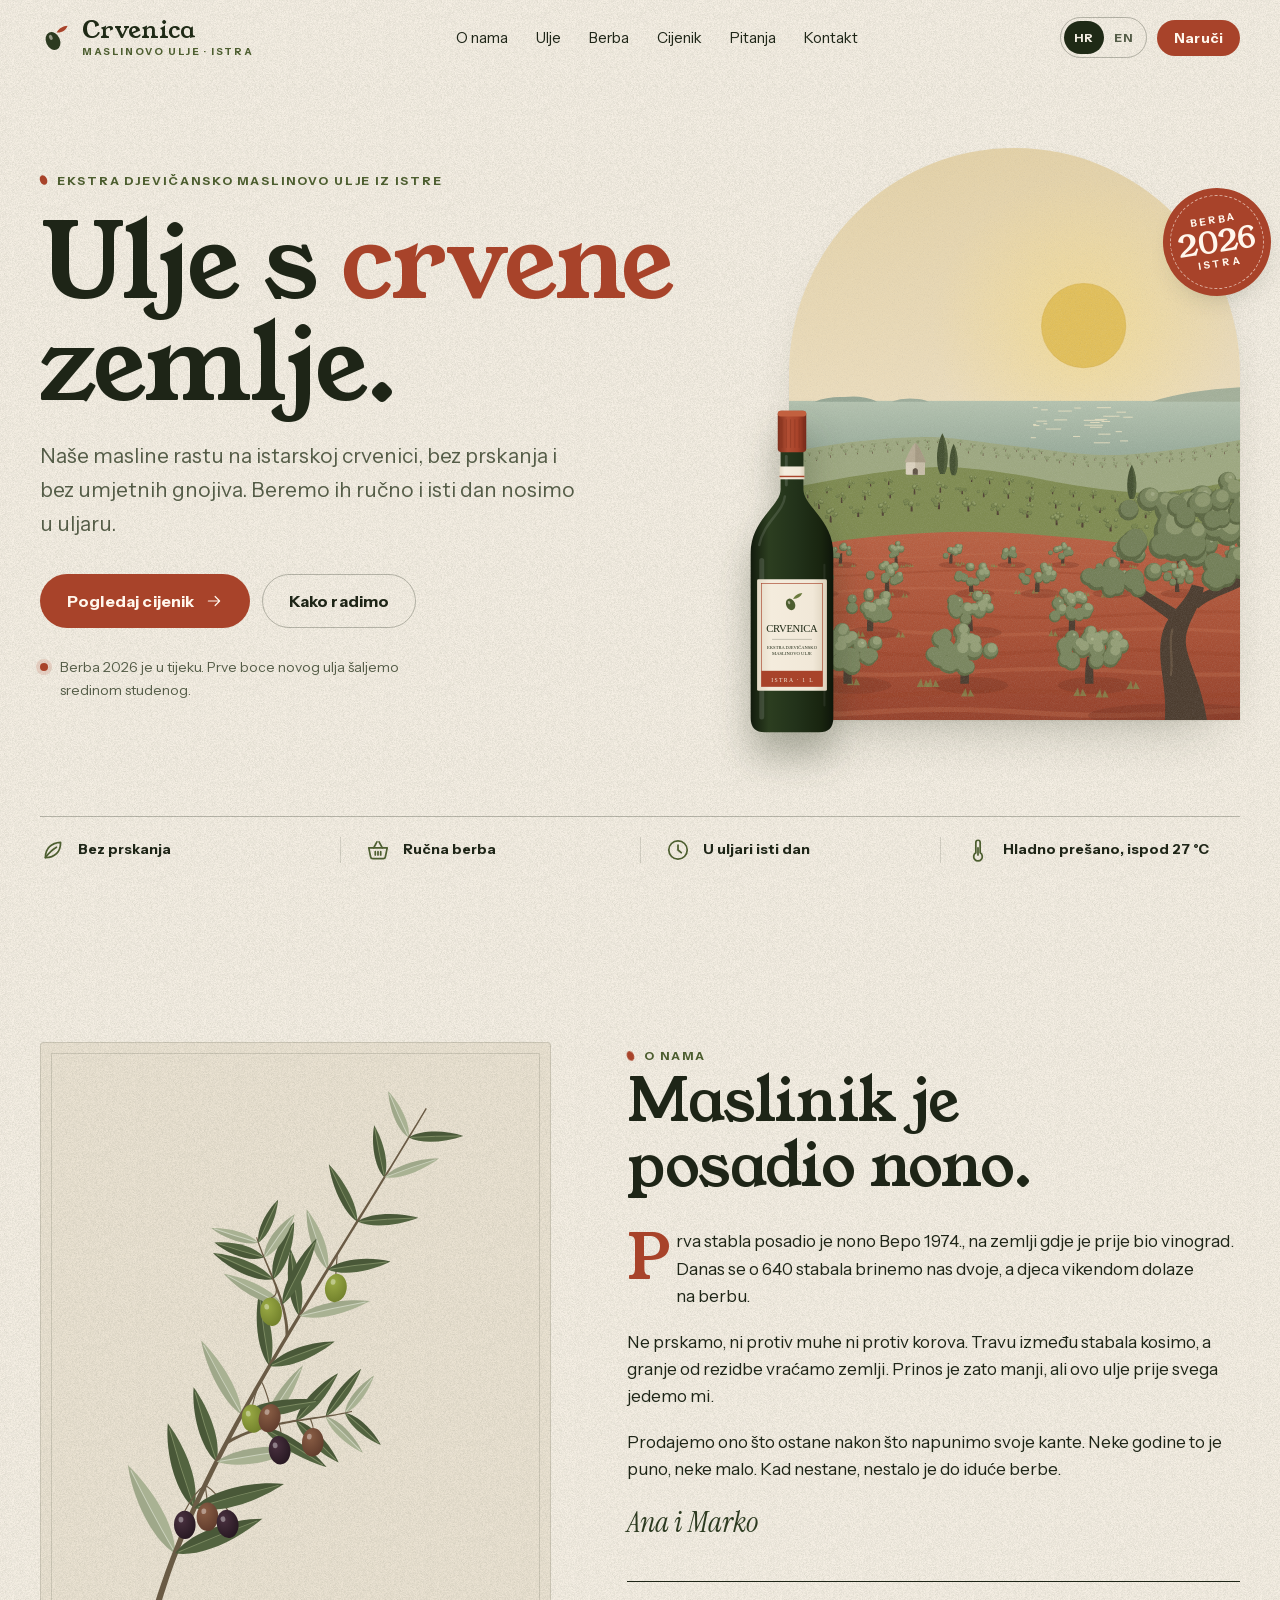
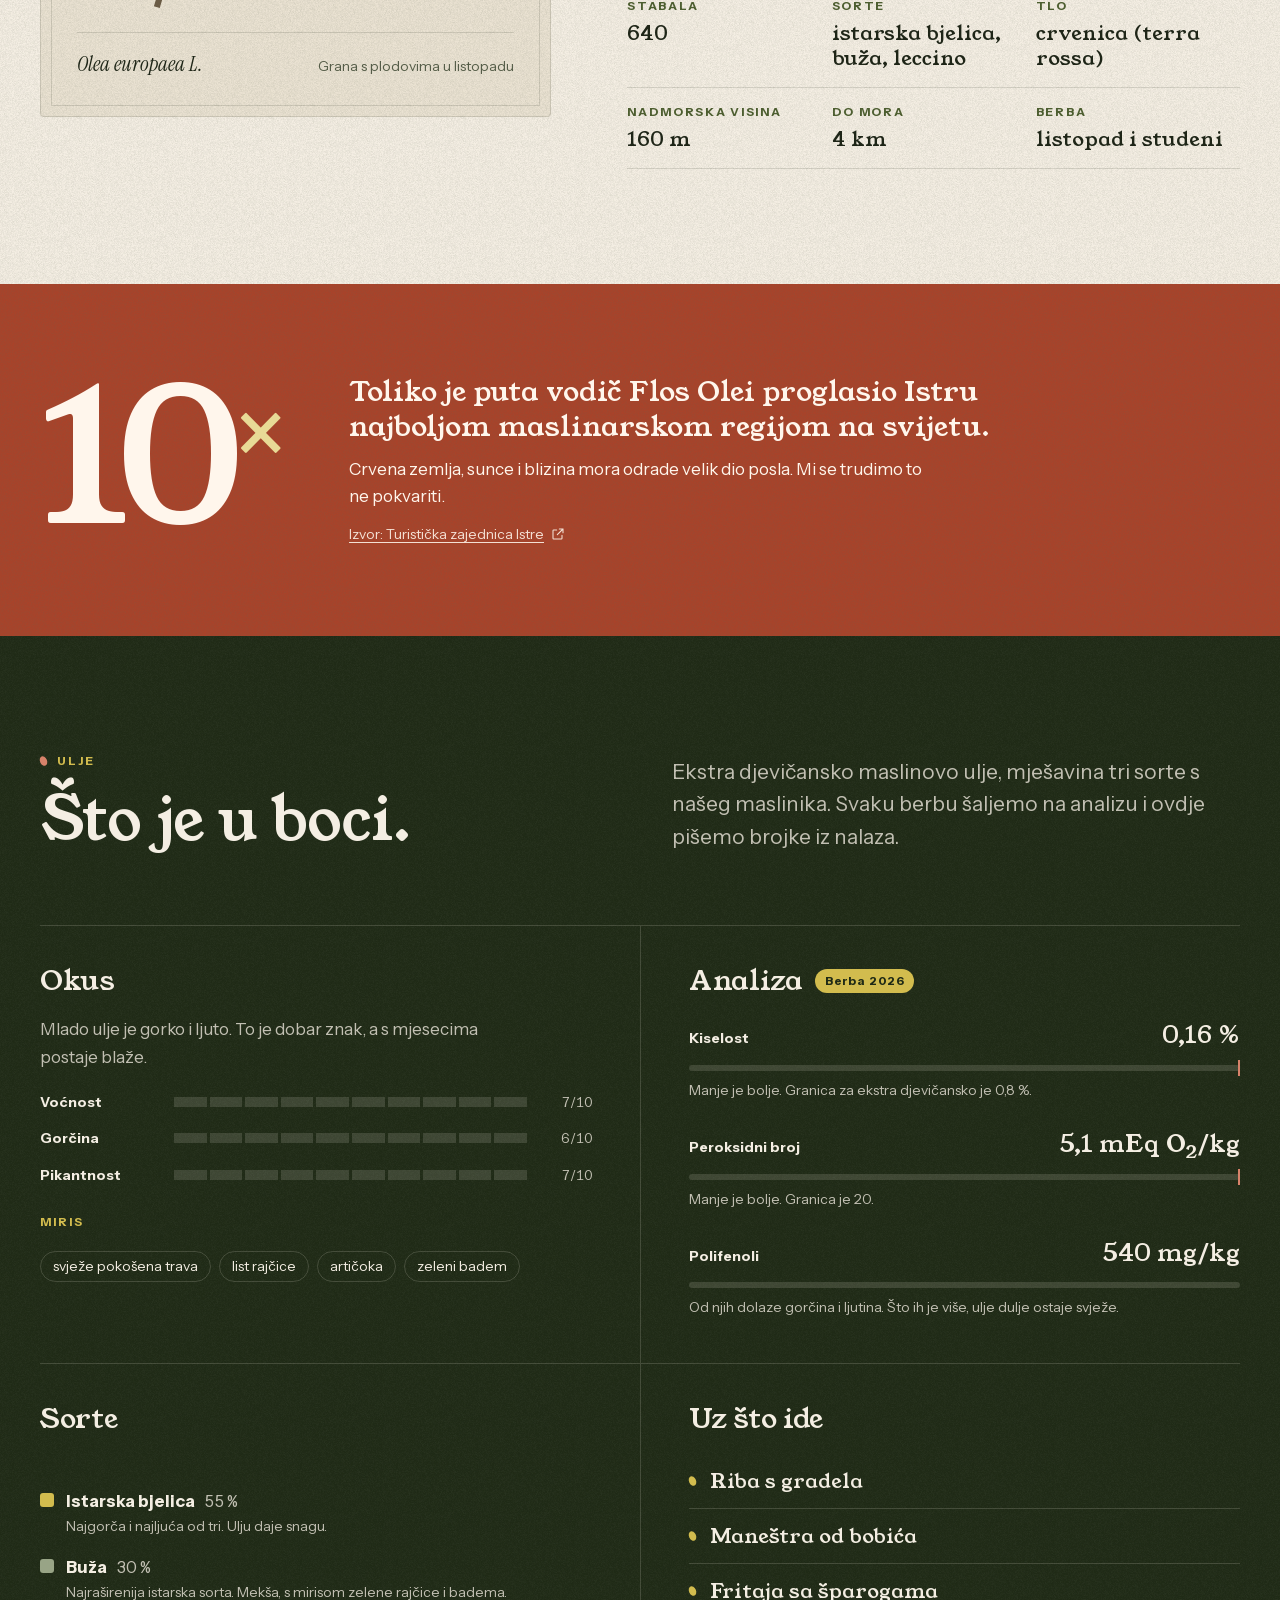
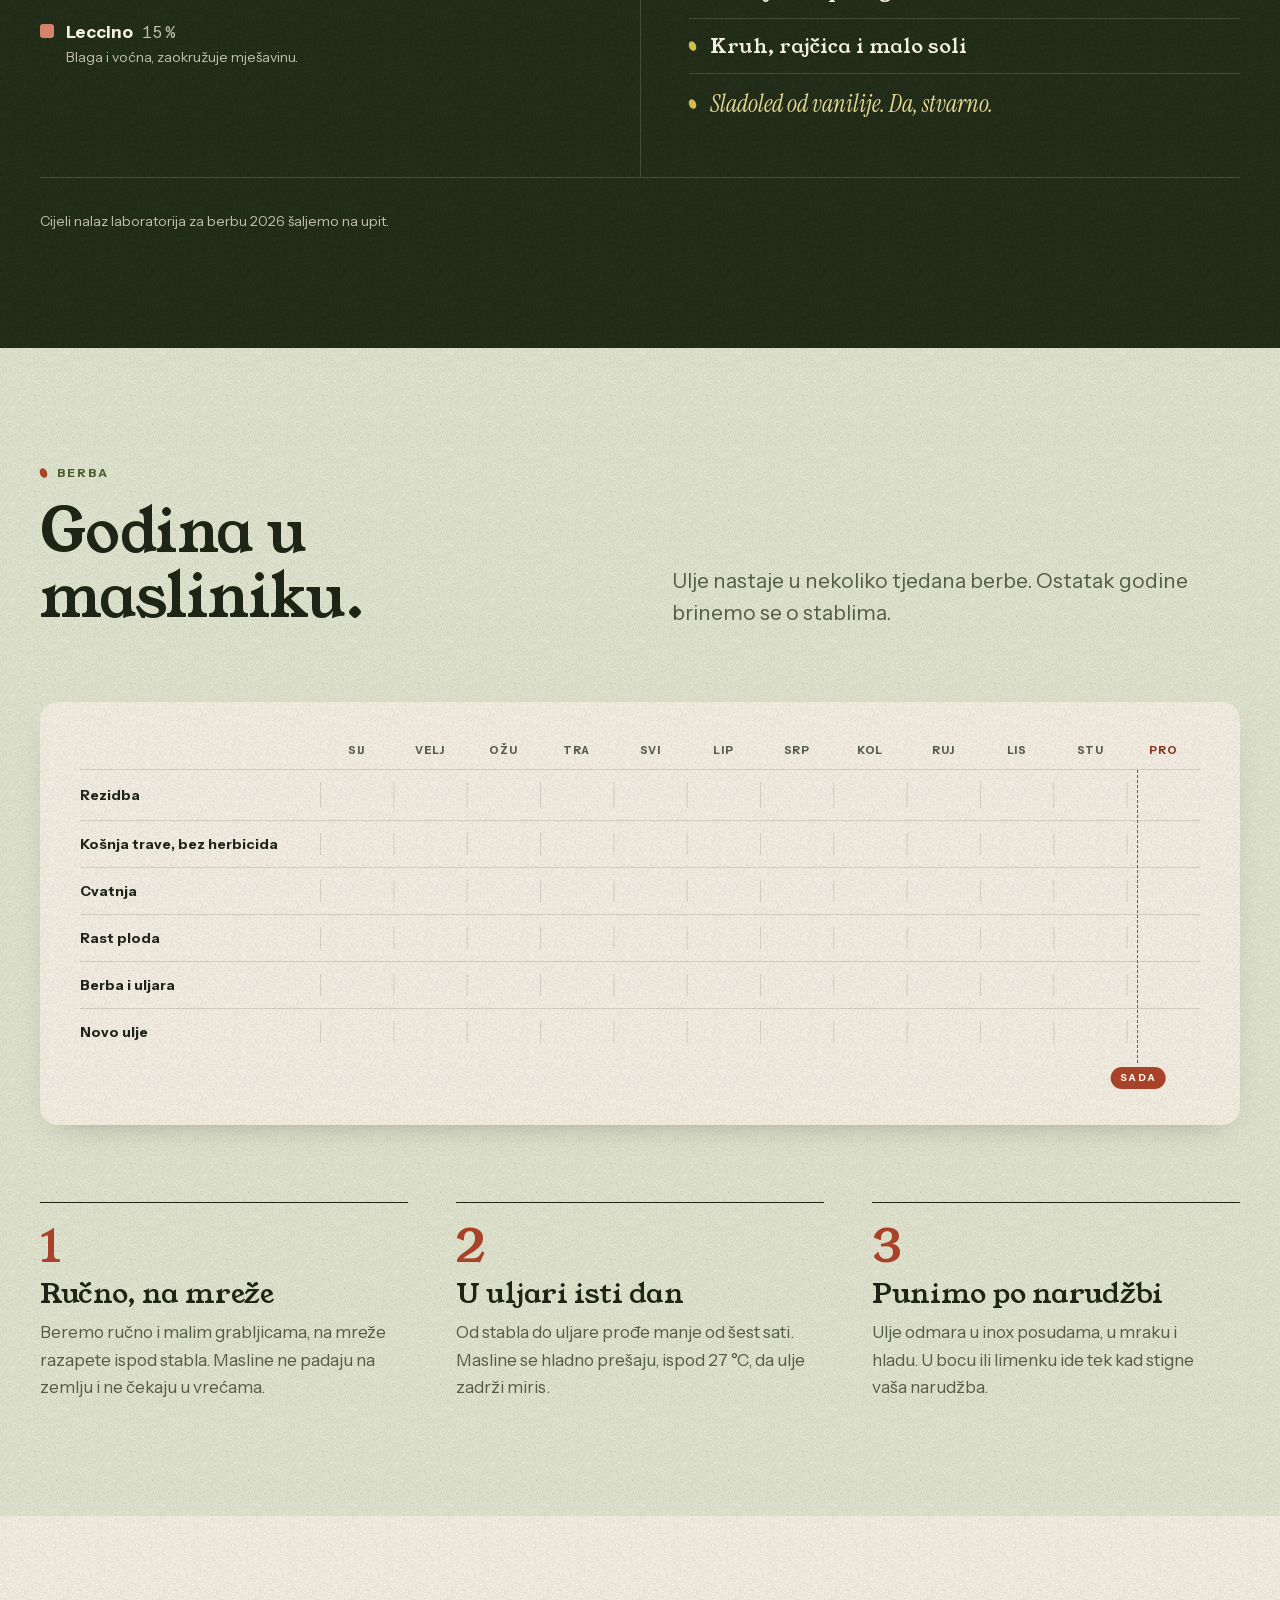
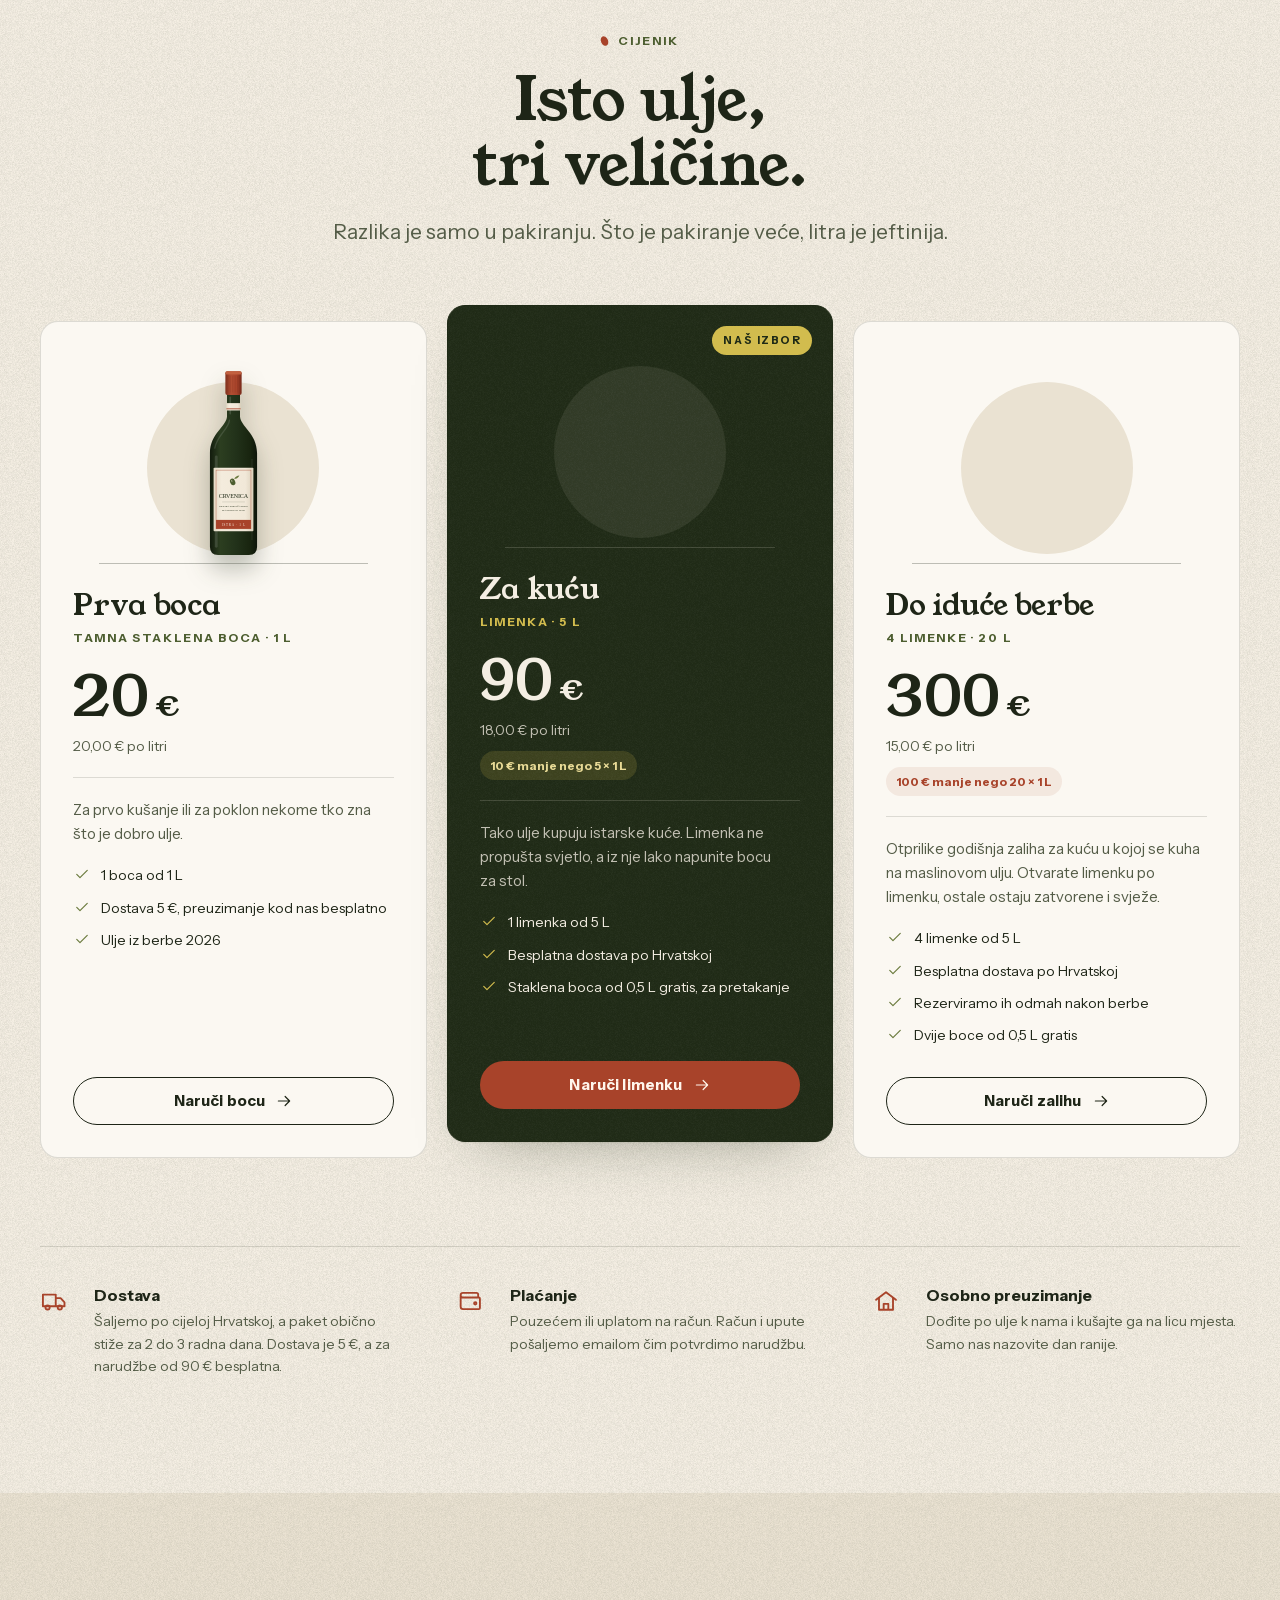
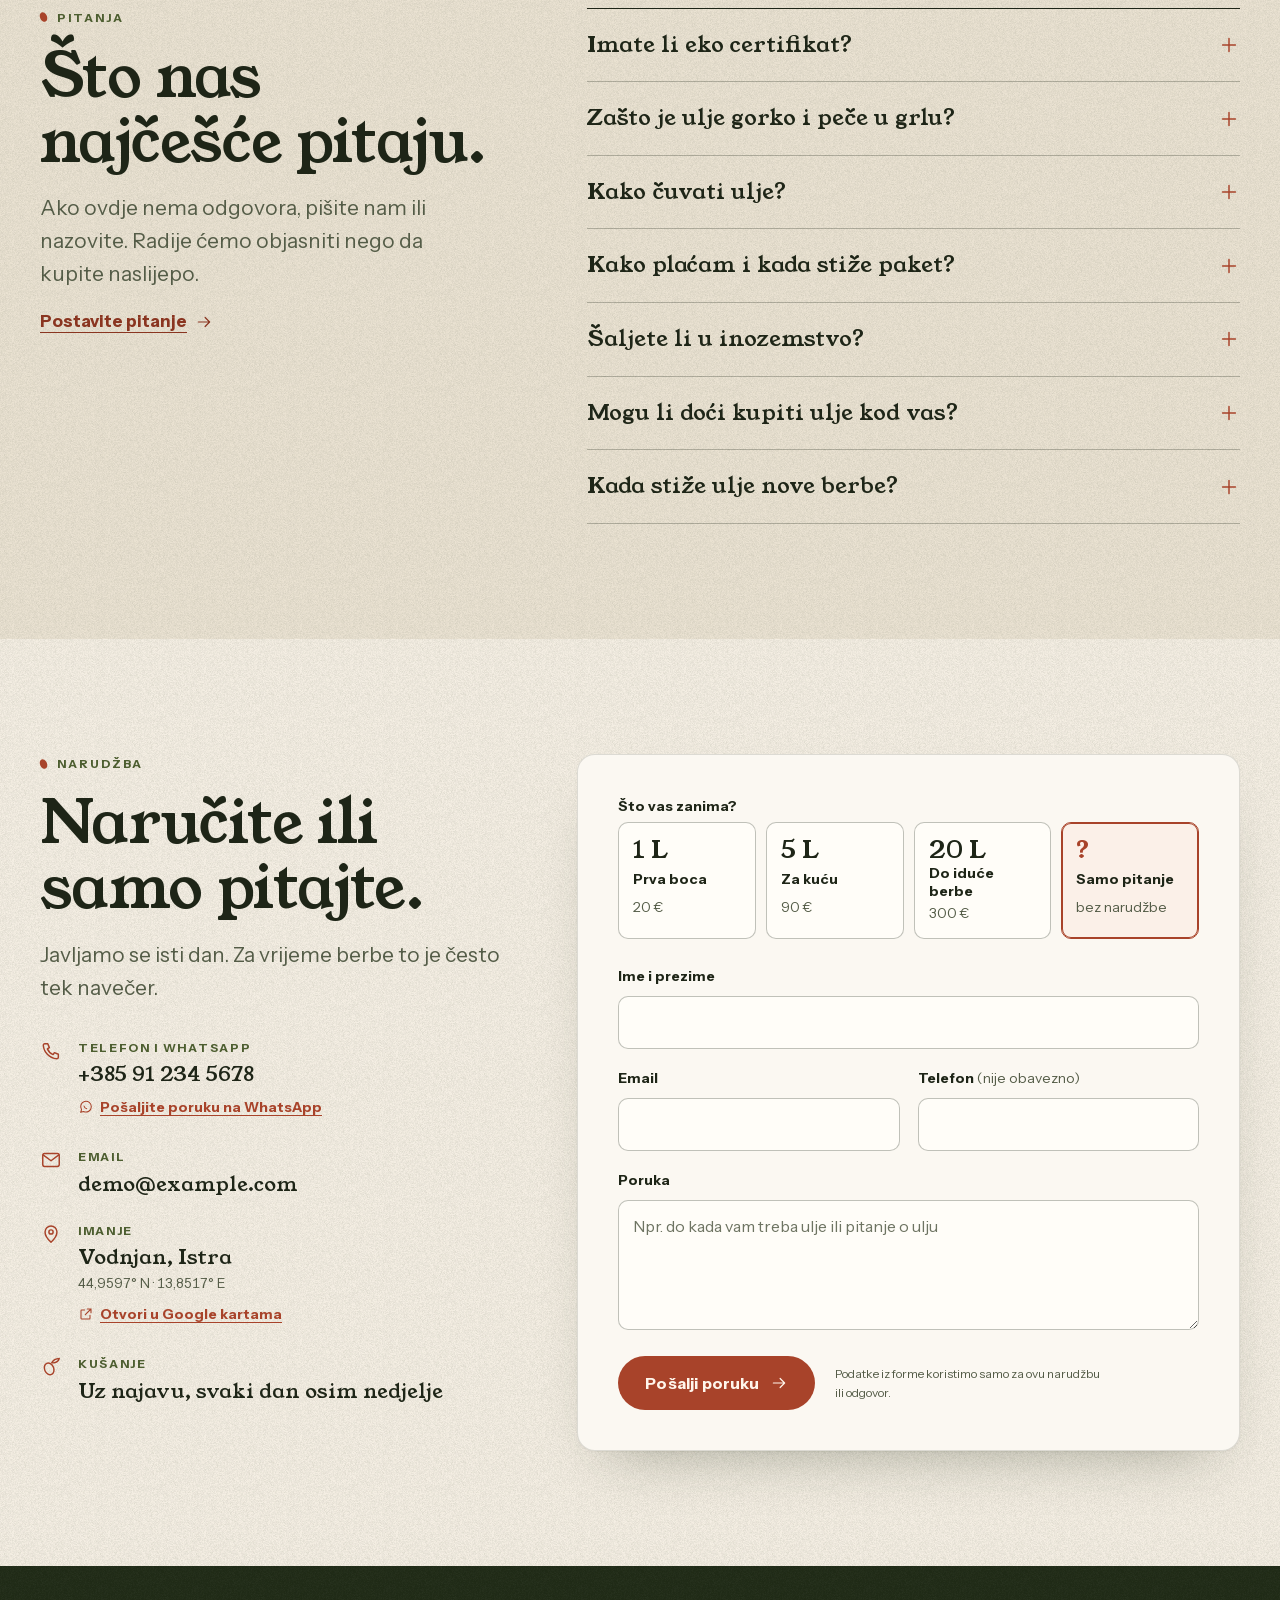
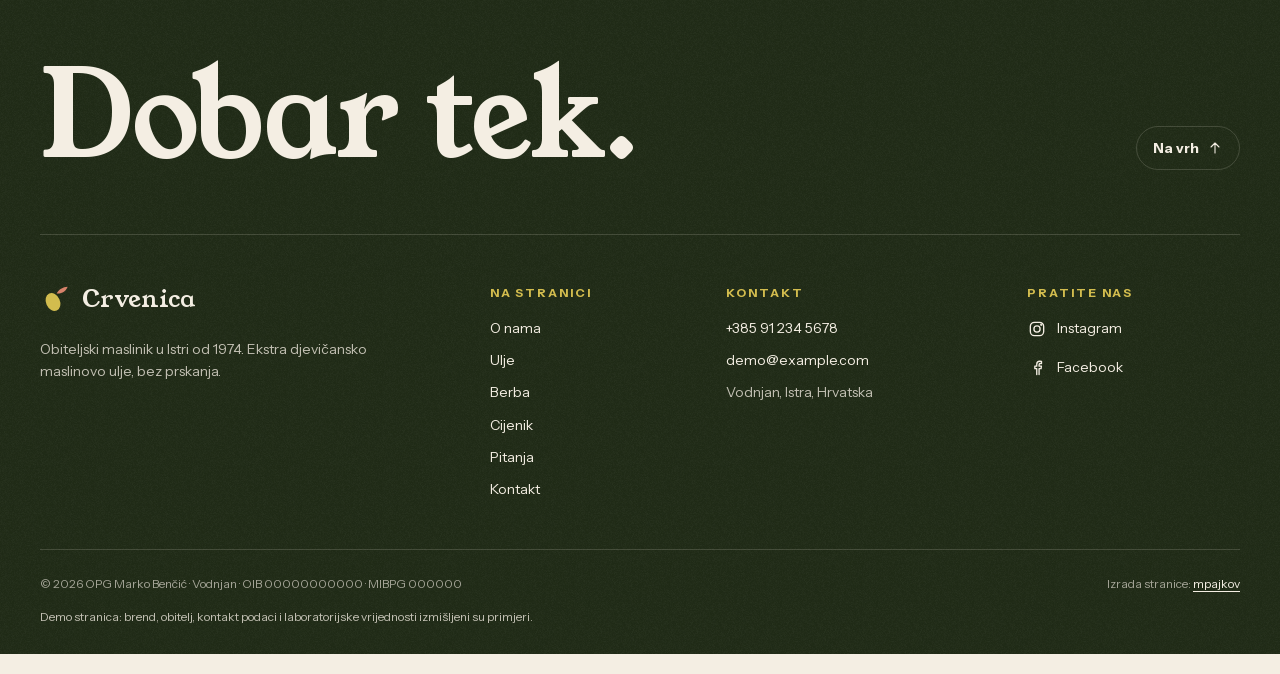
==== commit a6db013c: "Free delivery from 90 €" ====
--- a/index.html
+++ b/index.html
@@ -638,7 +638,7 @@
             <p class="info-item__text">
               <span data-en="We ship anywhere in Croatia, and parcels usually arrive in 2 to 3 working days. Delivery is">Šaljemo po cijeloj Hrvatskoj, a paket obično stiže za 2 do 3 radna dana. Dostava je</span>
               <span data-fill="deliveryPrice">5 €</span><span data-en=", free on orders from">, a za narudžbe od</span>
-              <span data-fill="freeDeliveryFrom">85 €</span><span data-en=".">&nbsp;besplatna.</span>
+              <span data-fill="freeDeliveryFrom">90 €</span><span data-en=".">&nbsp;besplatna.</span>
             </p>
           </li>
           <li class="info-item">
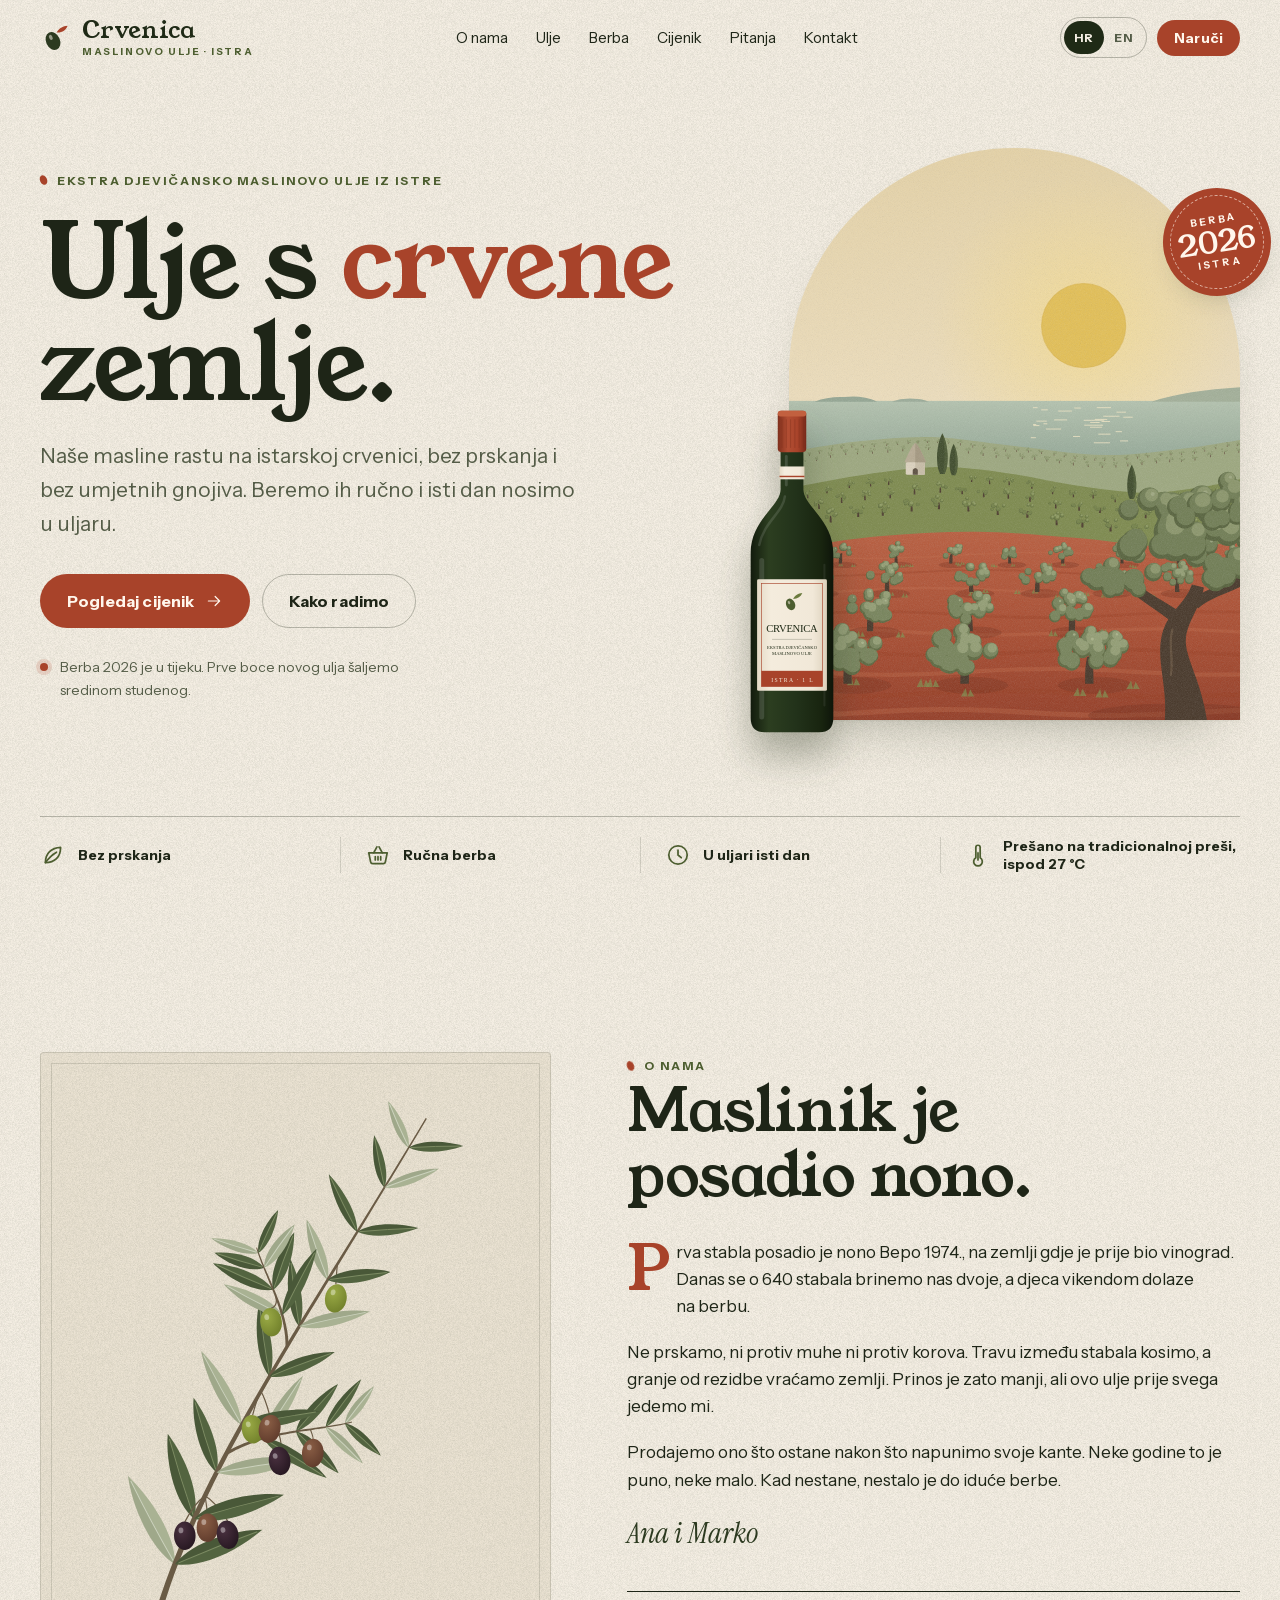
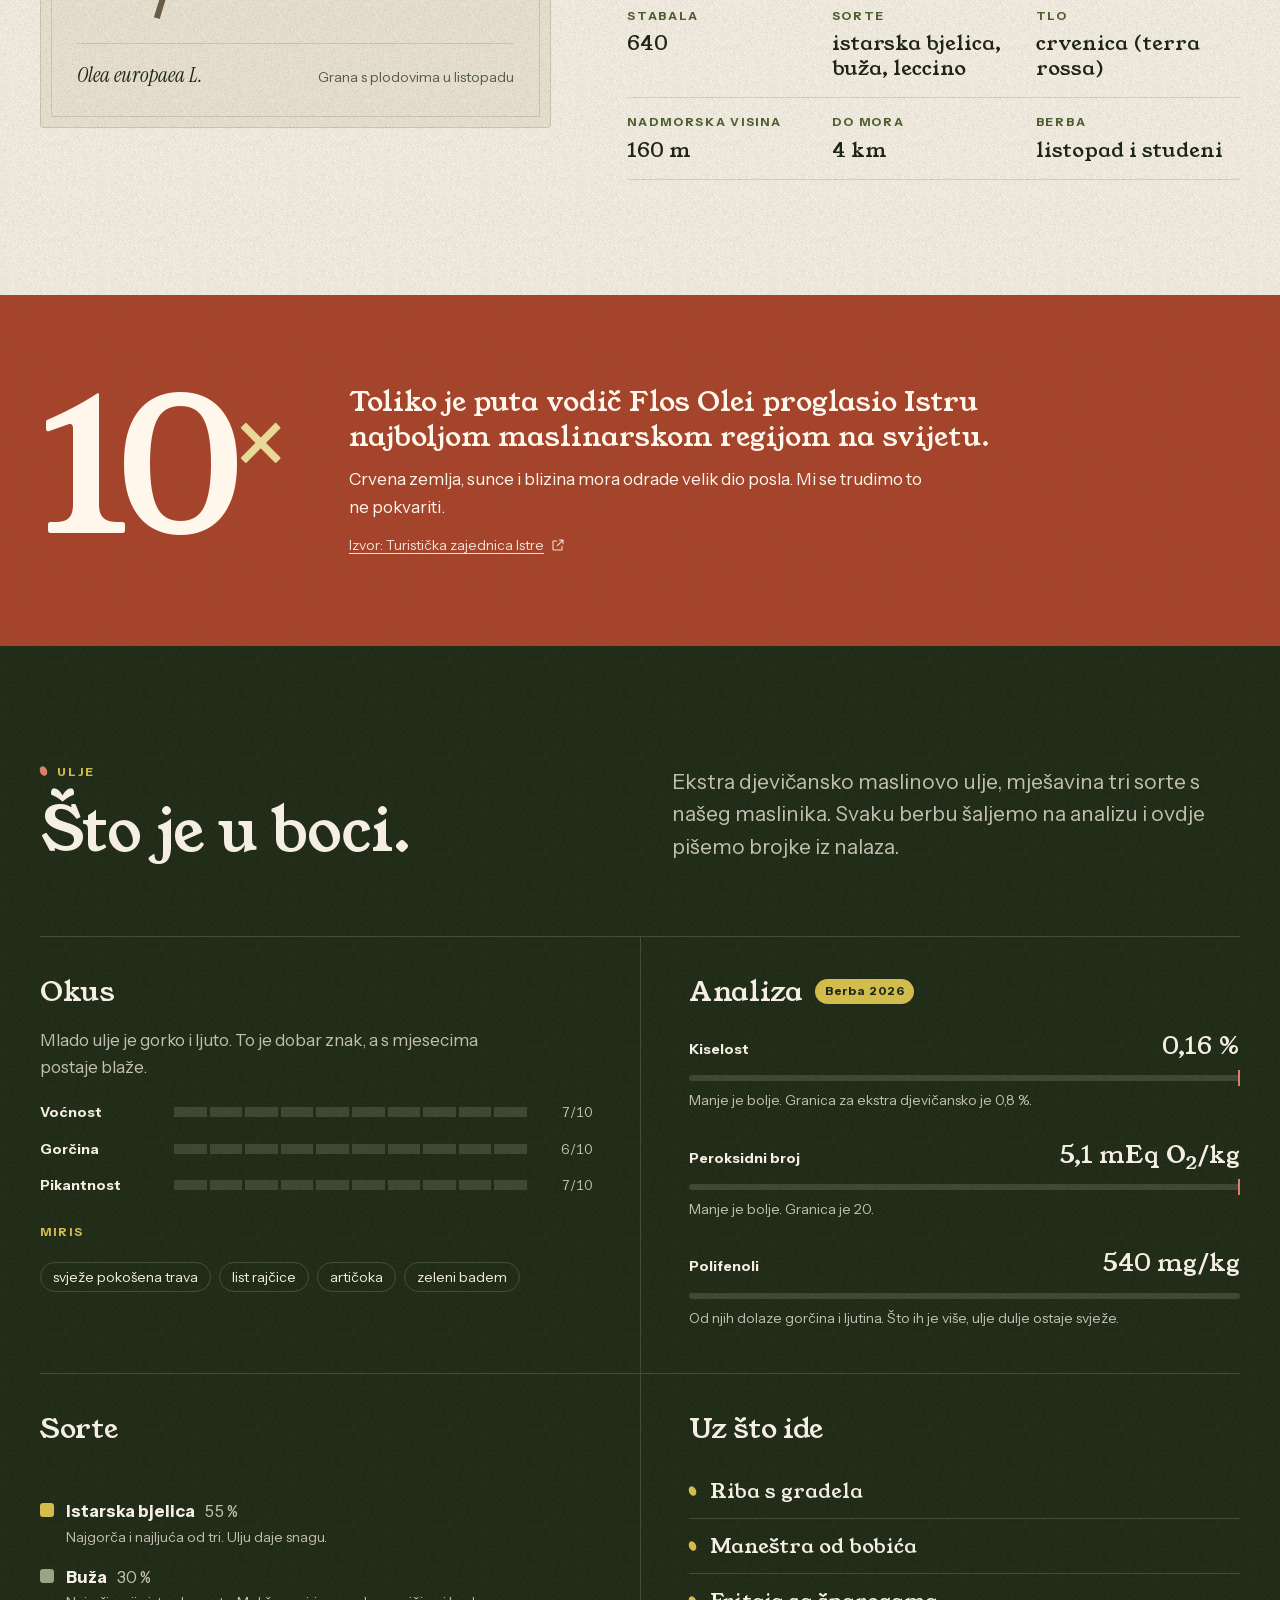
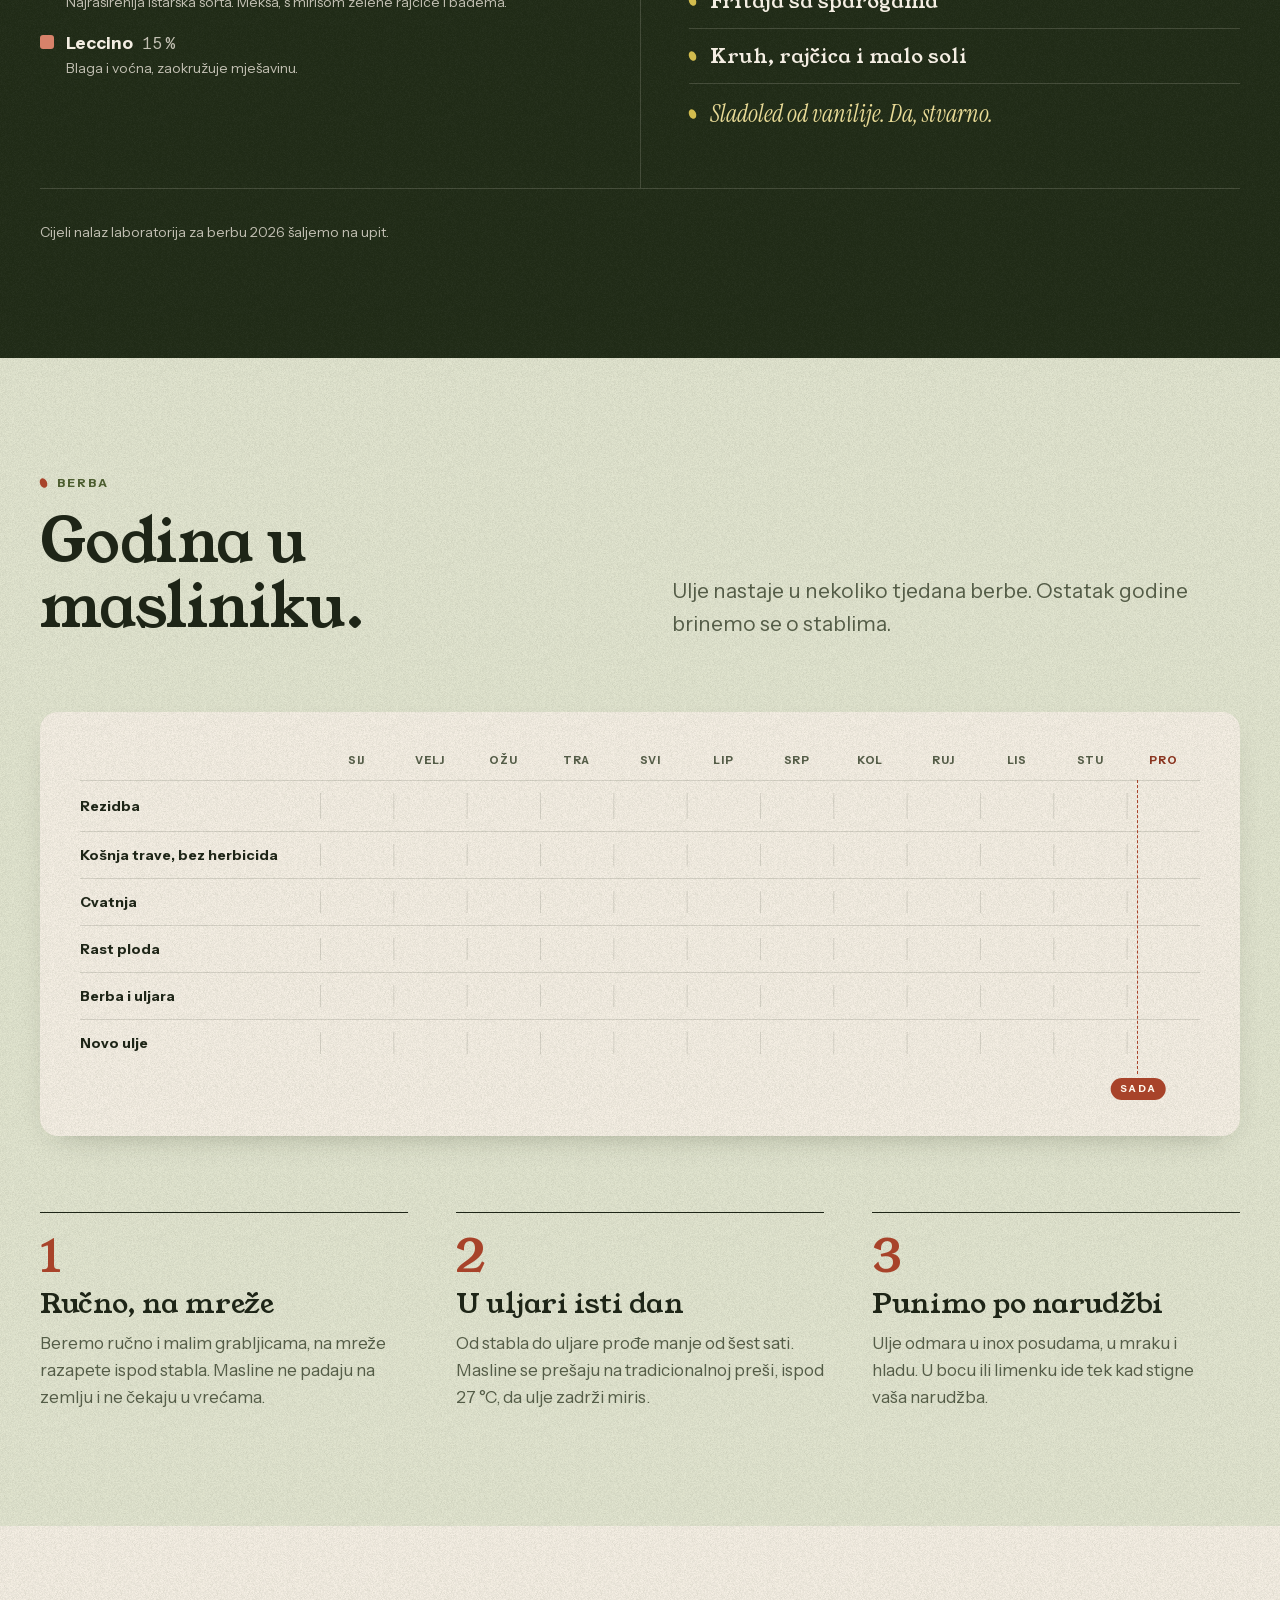
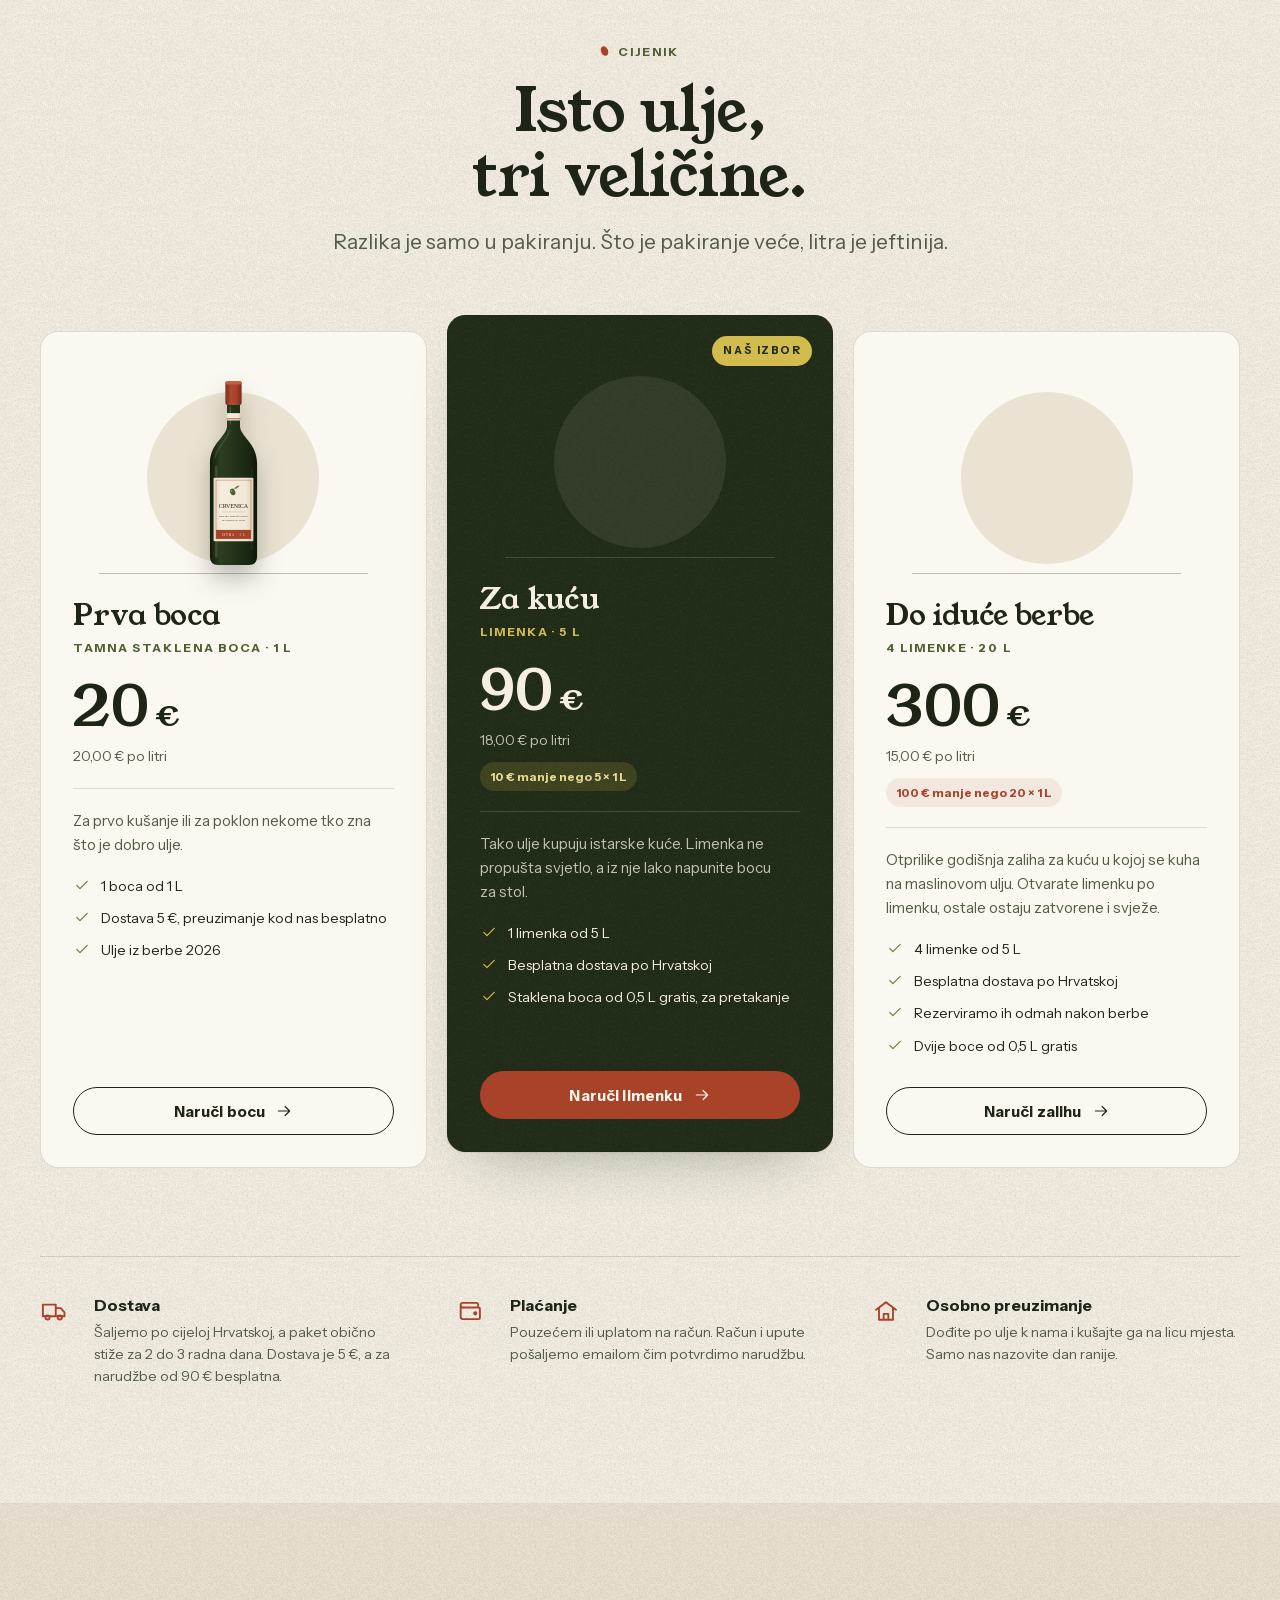
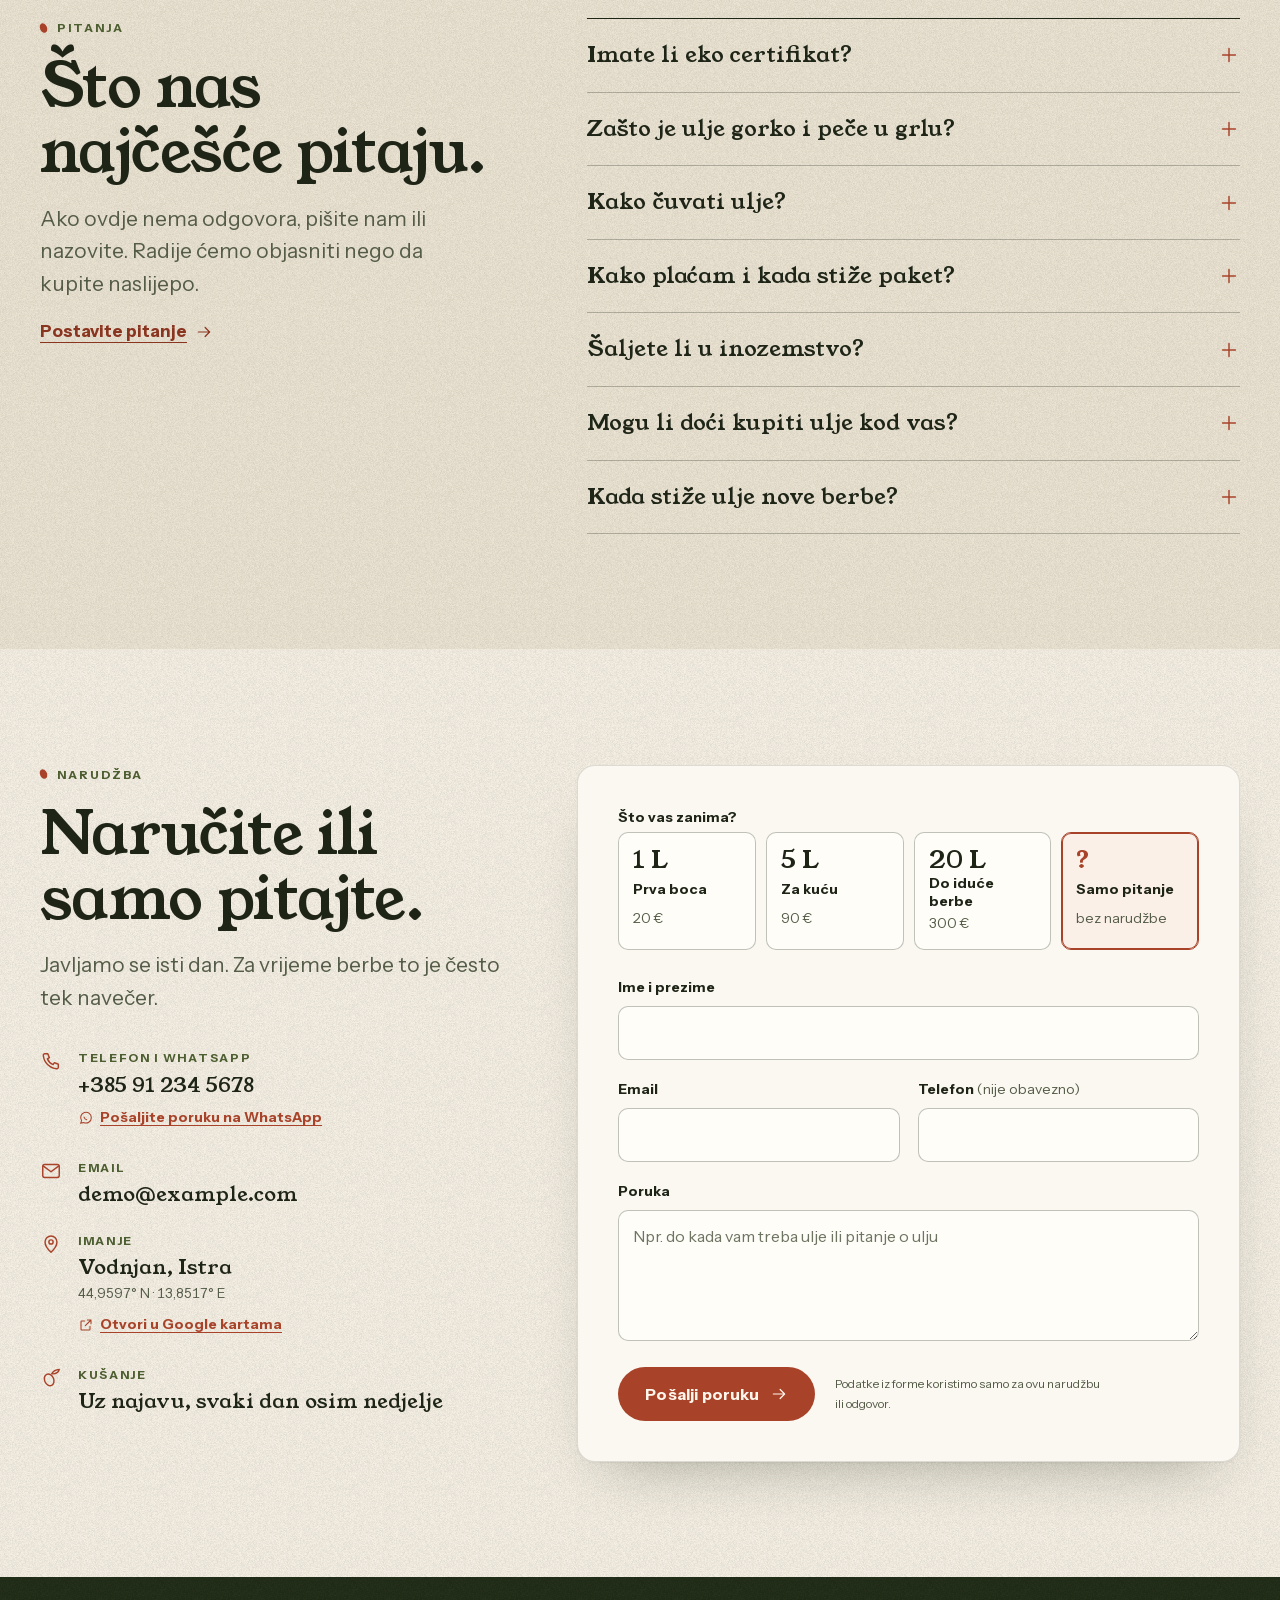
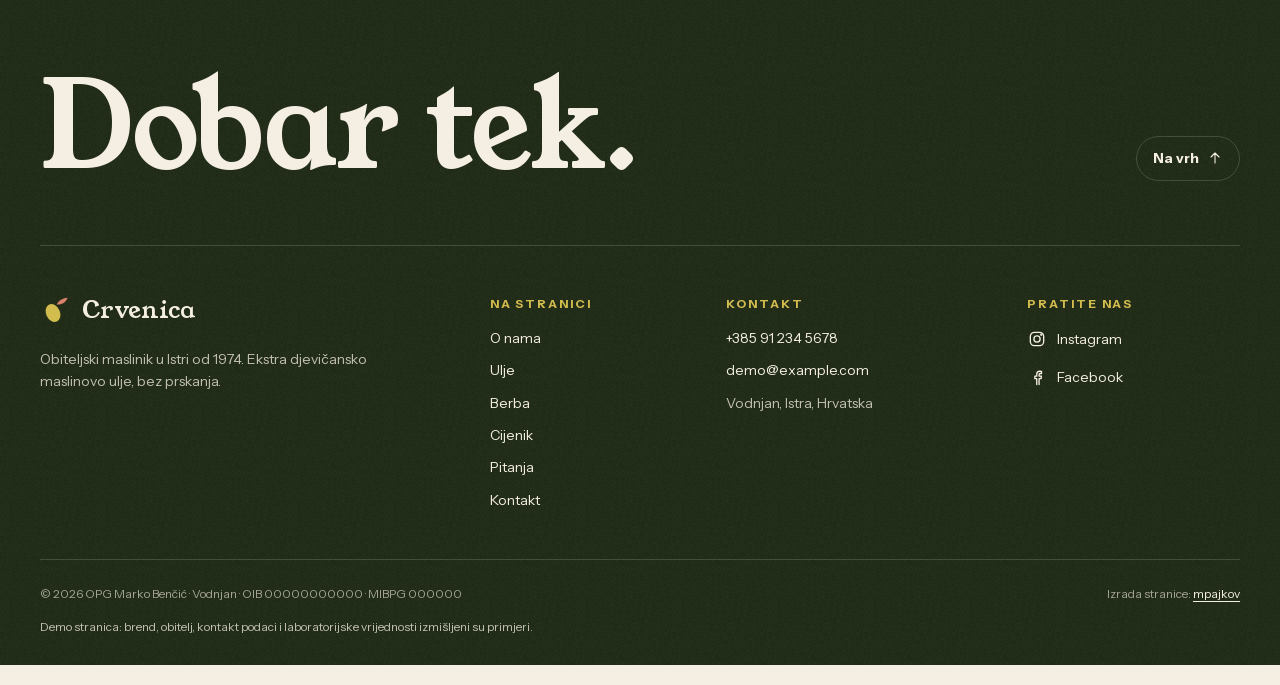
==== commit 0ae66f1f: "Site copy: pressed on a traditional press, below 27 °C" ====
--- a/index.html
+++ b/index.html
@@ -249,7 +249,7 @@
           <li class="hero__fact"><svg class="icon" aria-hidden="true"><use href="#i-leaf"></use></svg><span data-en="No spraying">Bez prskanja</span></li>
           <li class="hero__fact"><svg class="icon" aria-hidden="true"><use href="#i-basket"></use></svg><span data-en="Picked by hand">Ručna berba</span></li>
           <li class="hero__fact"><svg class="icon" aria-hidden="true"><use href="#i-clock"></use></svg><span data-en="Milled the same day">U uljari isti dan</span></li>
-          <li class="hero__fact"><svg class="icon" aria-hidden="true"><use href="#i-thermo"></use></svg><span data-en="Cold pressed, below 27 °C">Hladno prešano, ispod 27 °C</span></li>
+          <li class="hero__fact"><svg class="icon" aria-hidden="true"><use href="#i-thermo"></use></svg><span data-en="Pressed on a traditional press, below 27 °C">Prešano na tradicionalnoj preši, ispod 27 °C</span></li>
         </ul>
       </div>
     </section>
@@ -522,7 +522,7 @@
           <li class="step">
             <span class="step__num" aria-hidden="true">2</span>
             <h3 class="step__title" data-en="Milled the same day">U uljari isti dan</h3>
-            <p class="step__text" data-en="Less than six hours pass between tree and mill. The olives are cold pressed, below 27 °C, so the oil keeps its aroma.">Od stabla do uljare prođe manje od šest sati. Masline se hladno prešaju, ispod 27 °C, da ulje zadrži miris.</p>
+            <p class="step__text" data-en="Less than six hours pass between tree and mill. The olives are pressed on a traditional press, below 27 °C, so the oil keeps its aroma.">Od stabla do uljare prođe manje od šest sati. Masline se prešaju na tradicionalnoj preši, ispod 27 °C, da ulje zadrži miris.</p>
           </li>
           <li class="step">
             <span class="step__num" aria-hidden="true">3</span>
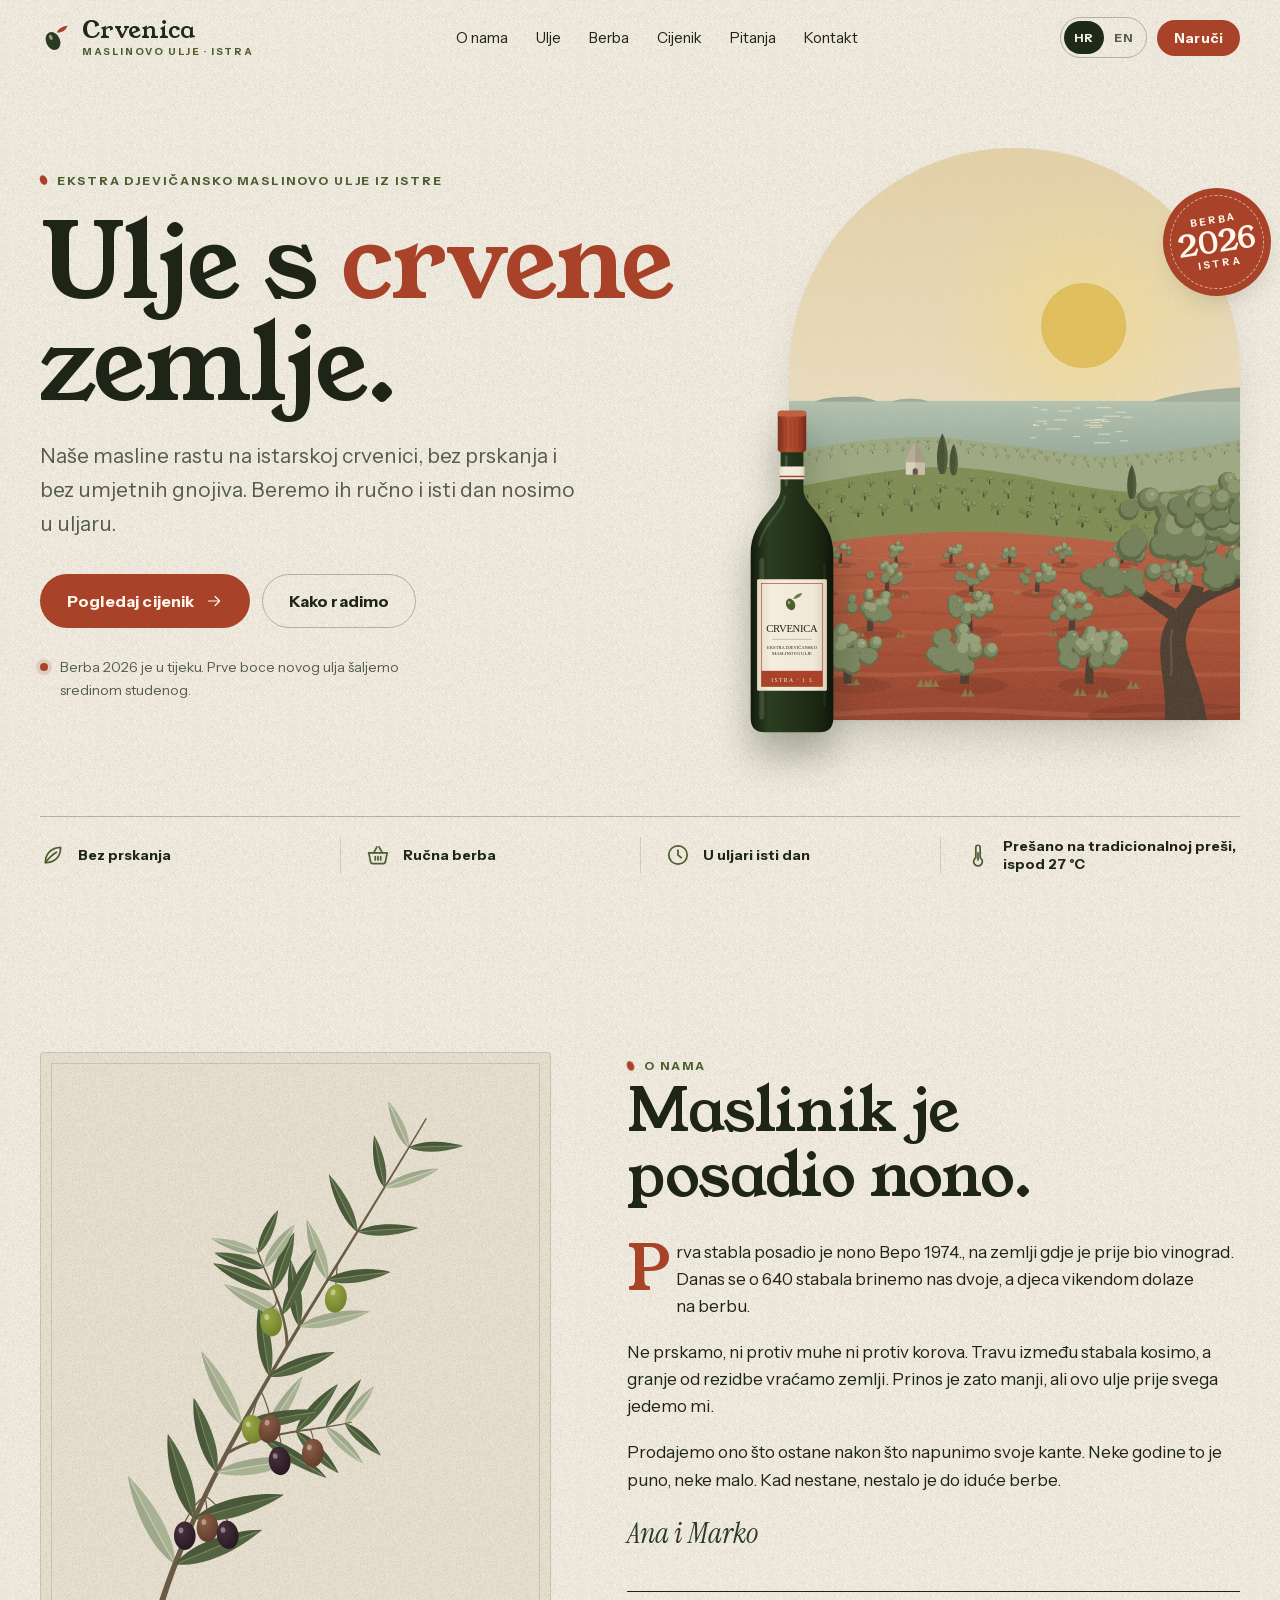
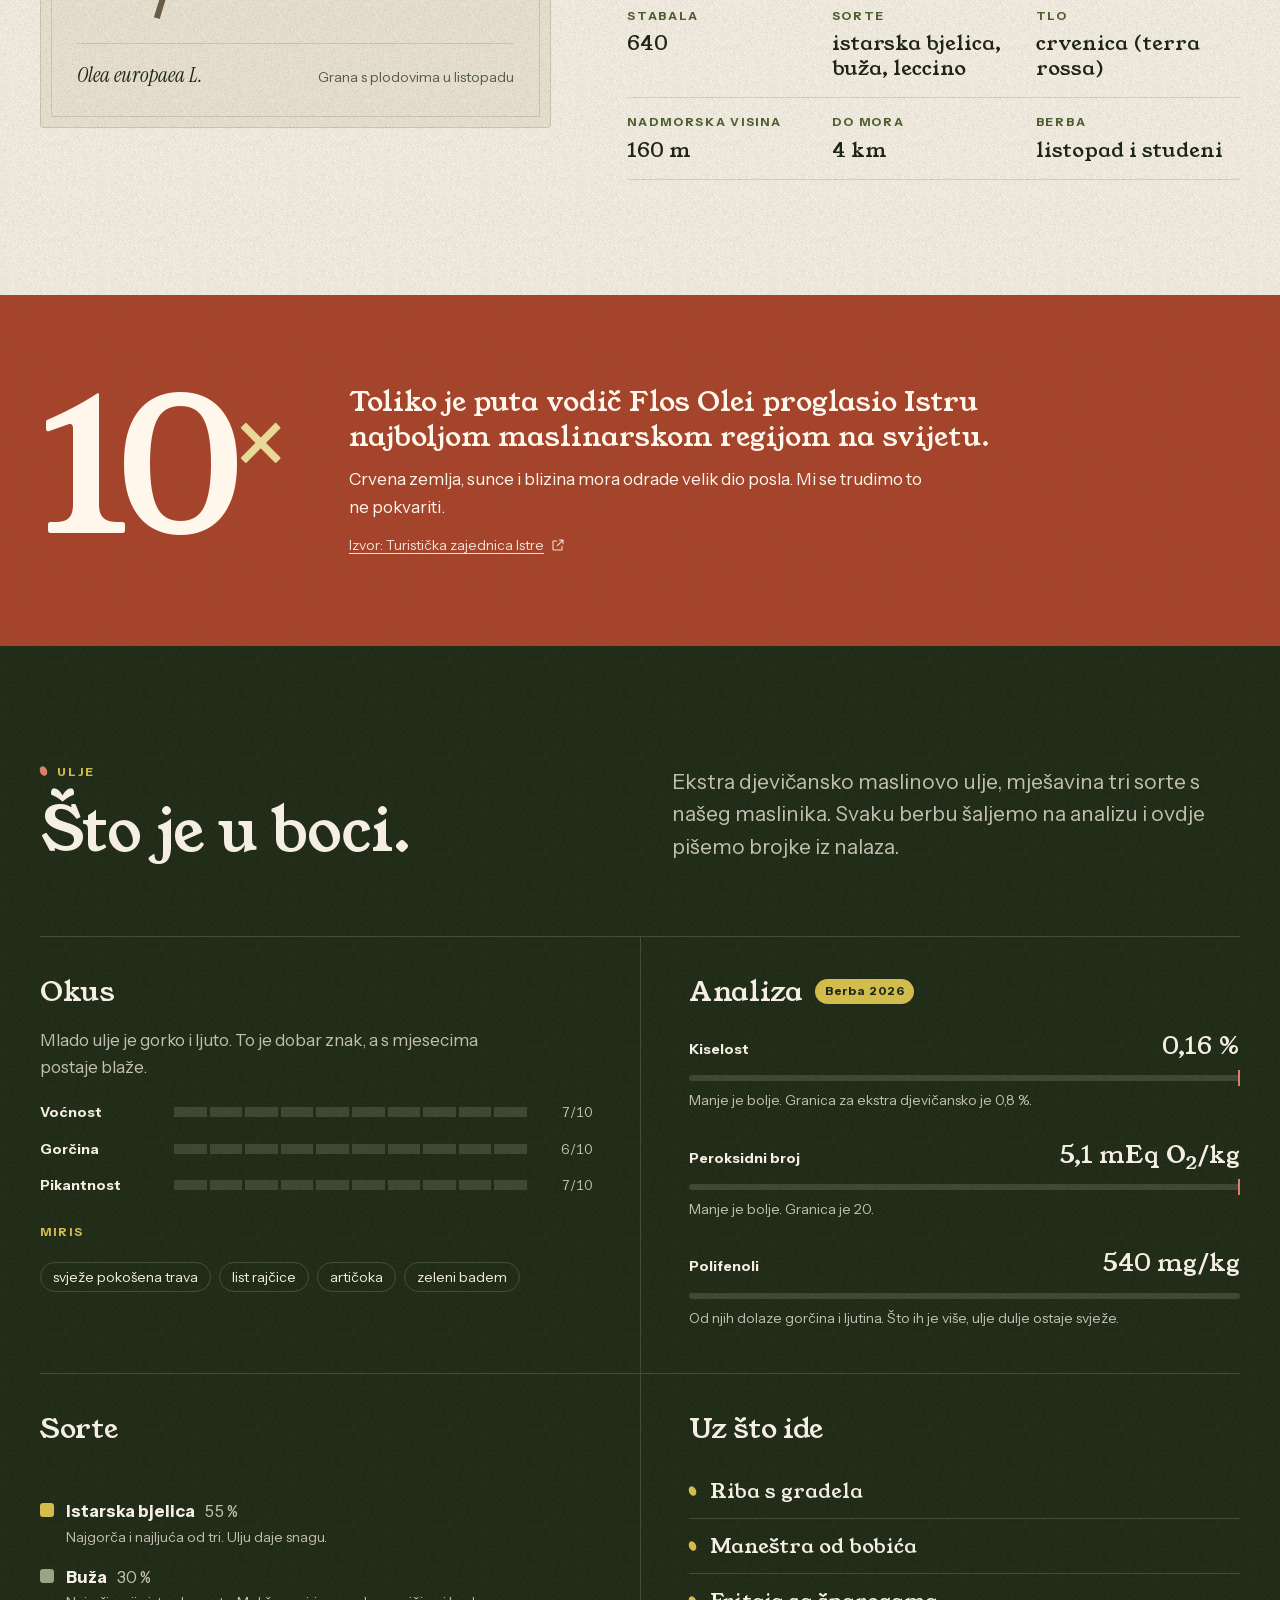
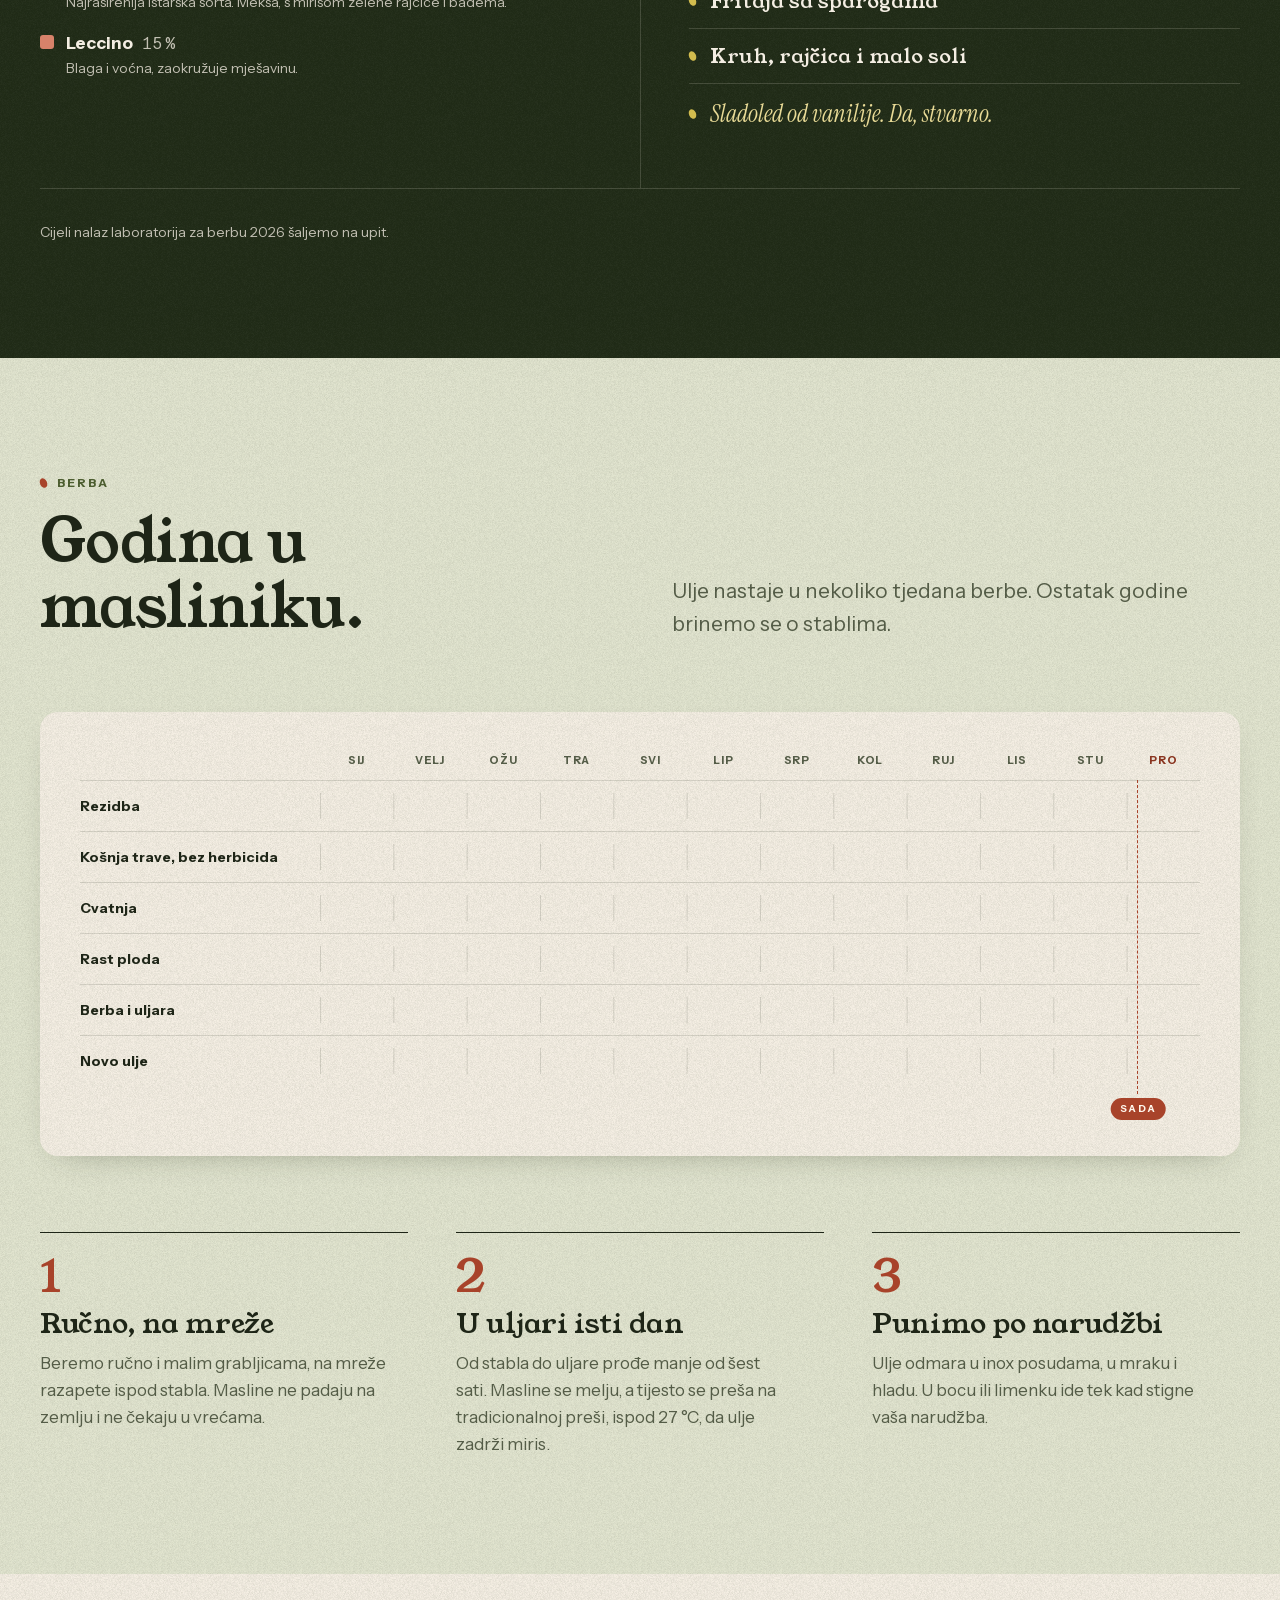
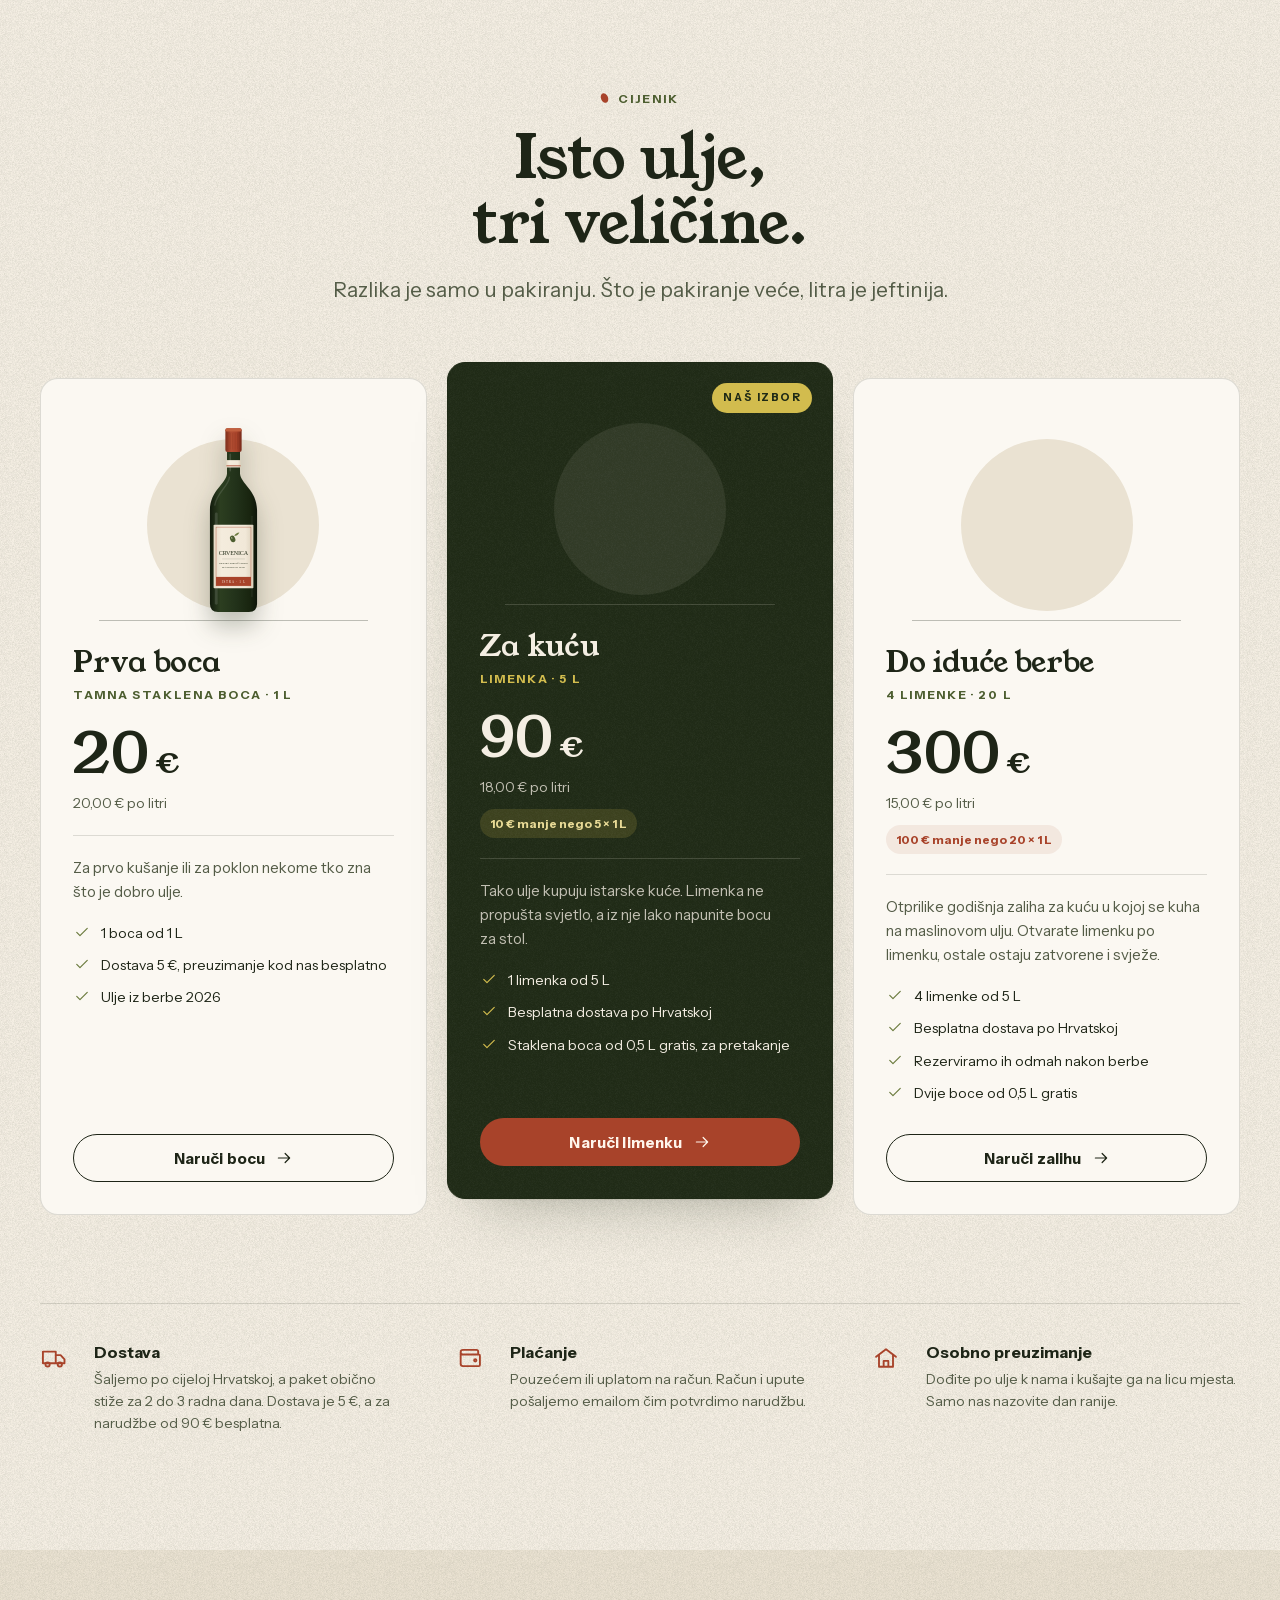
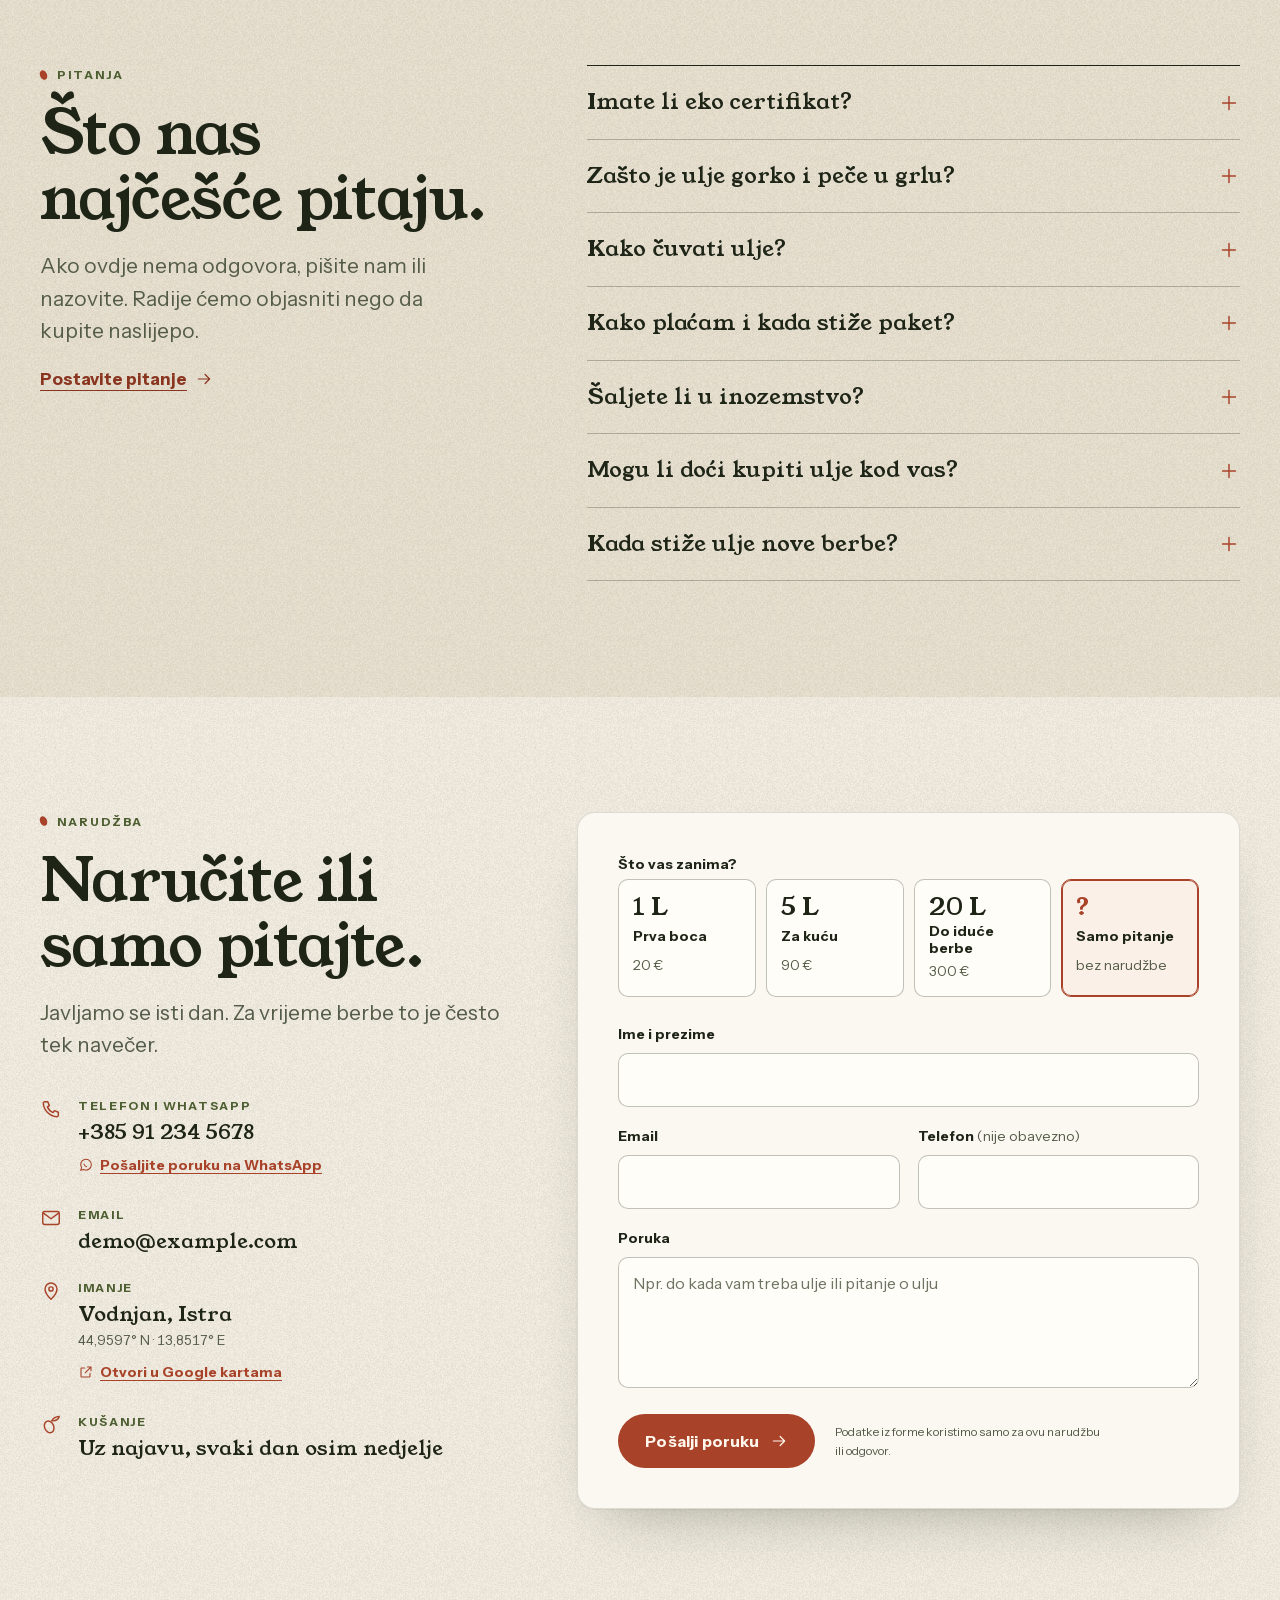
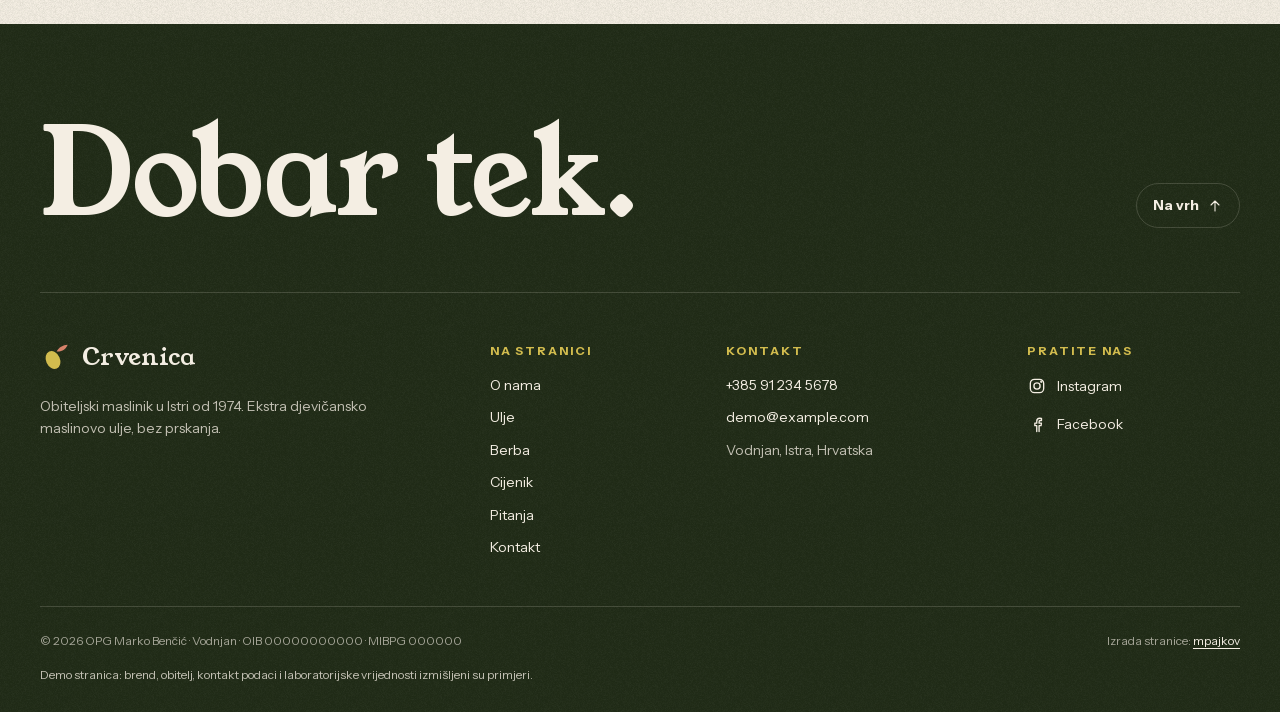
==== commit fb046f84: "Process step and legal note: describe crushing and pressing on a traditional press" ====
--- a/index.html
+++ b/index.html
@@ -522,7 +522,7 @@
           <li class="step">
             <span class="step__num" aria-hidden="true">2</span>
             <h3 class="step__title" data-en="Milled the same day">U uljari isti dan</h3>
-            <p class="step__text" data-en="Less than six hours pass between tree and mill. The olives are pressed on a traditional press, below 27 °C, so the oil keeps its aroma.">Od stabla do uljare prođe manje od šest sati. Masline se prešaju na tradicionalnoj preši, ispod 27 °C, da ulje zadrži miris.</p>
+            <p class="step__text" data-en="Less than six hours pass between tree and mill. The olives are crushed and the paste is pressed on a traditional press, below 27 °C, so the oil keeps its aroma.">Od stabla do uljare prođe manje od šest sati. Masline se melju, a tijesto se preša na tradicionalnoj preši, ispod 27 °C, da ulje zadrži miris.</p>
           </li>
           <li class="step">
             <span class="step__num" aria-hidden="true">3</span>
